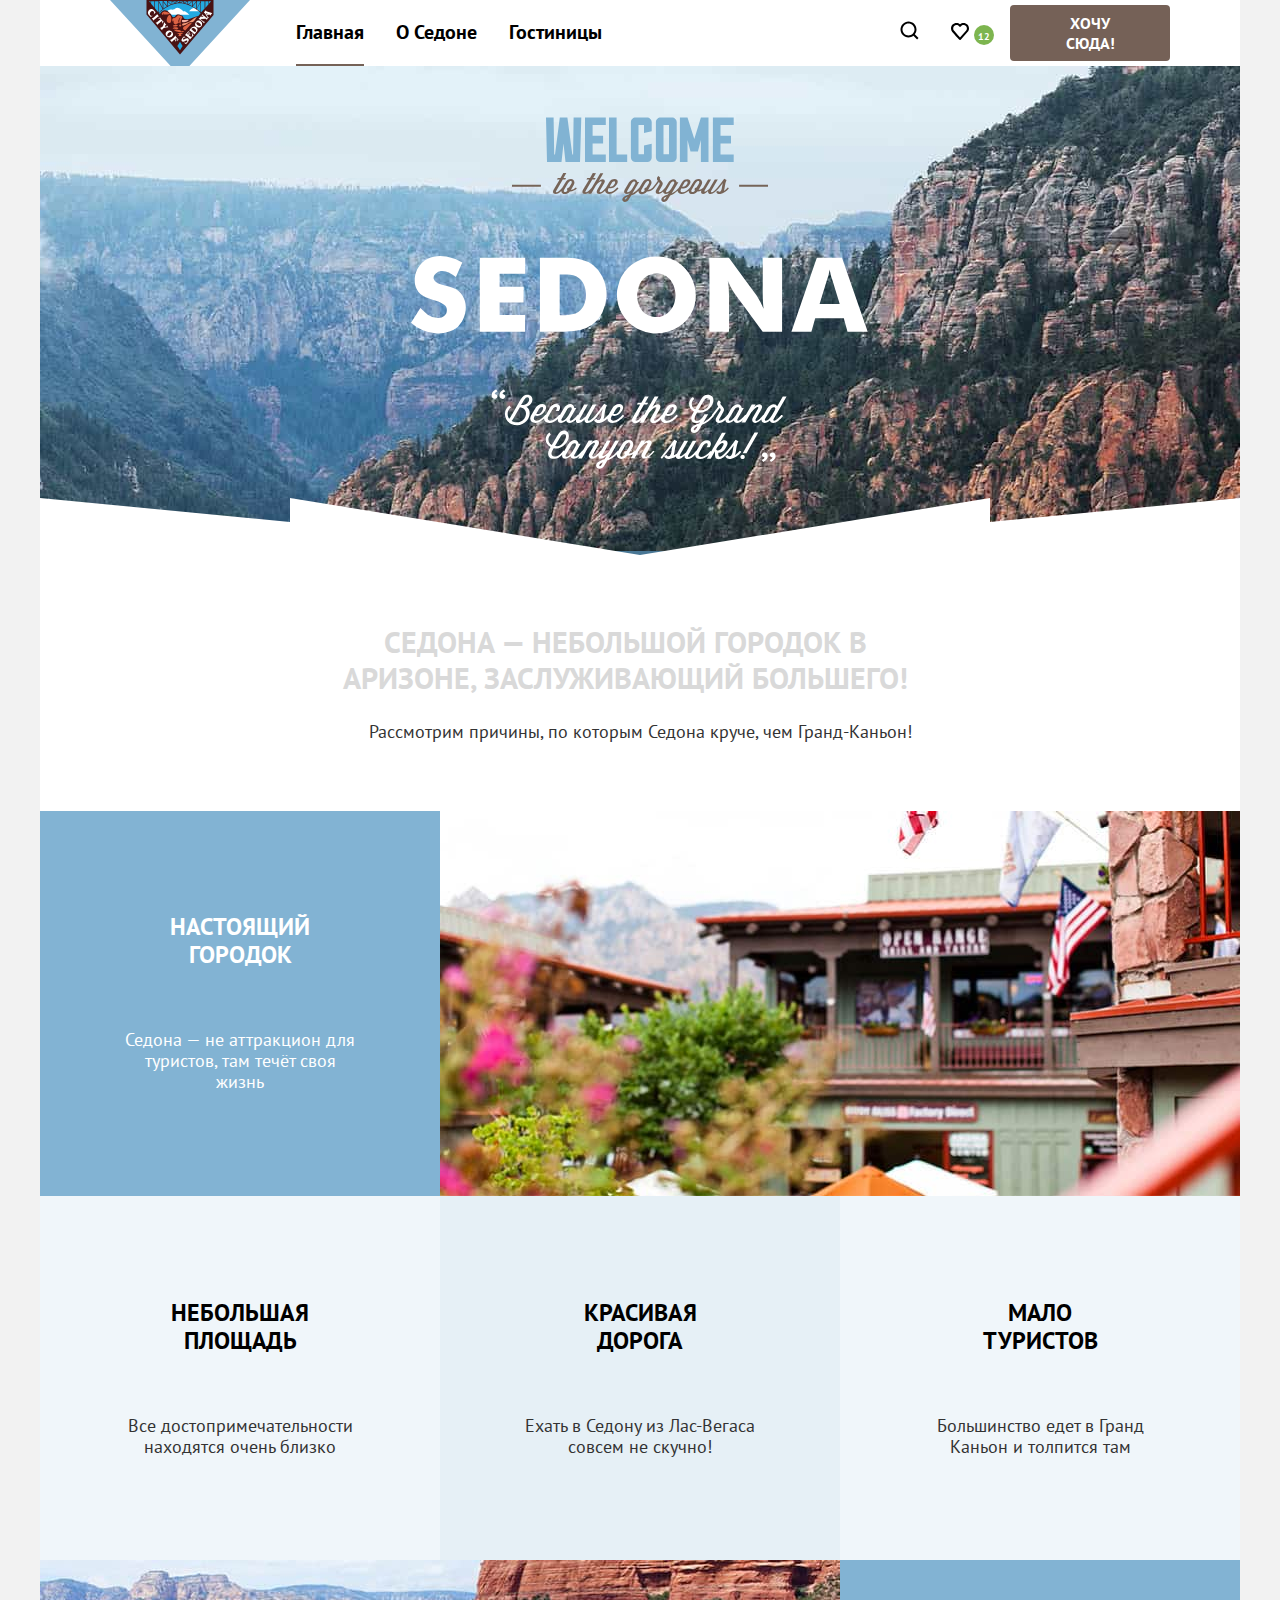
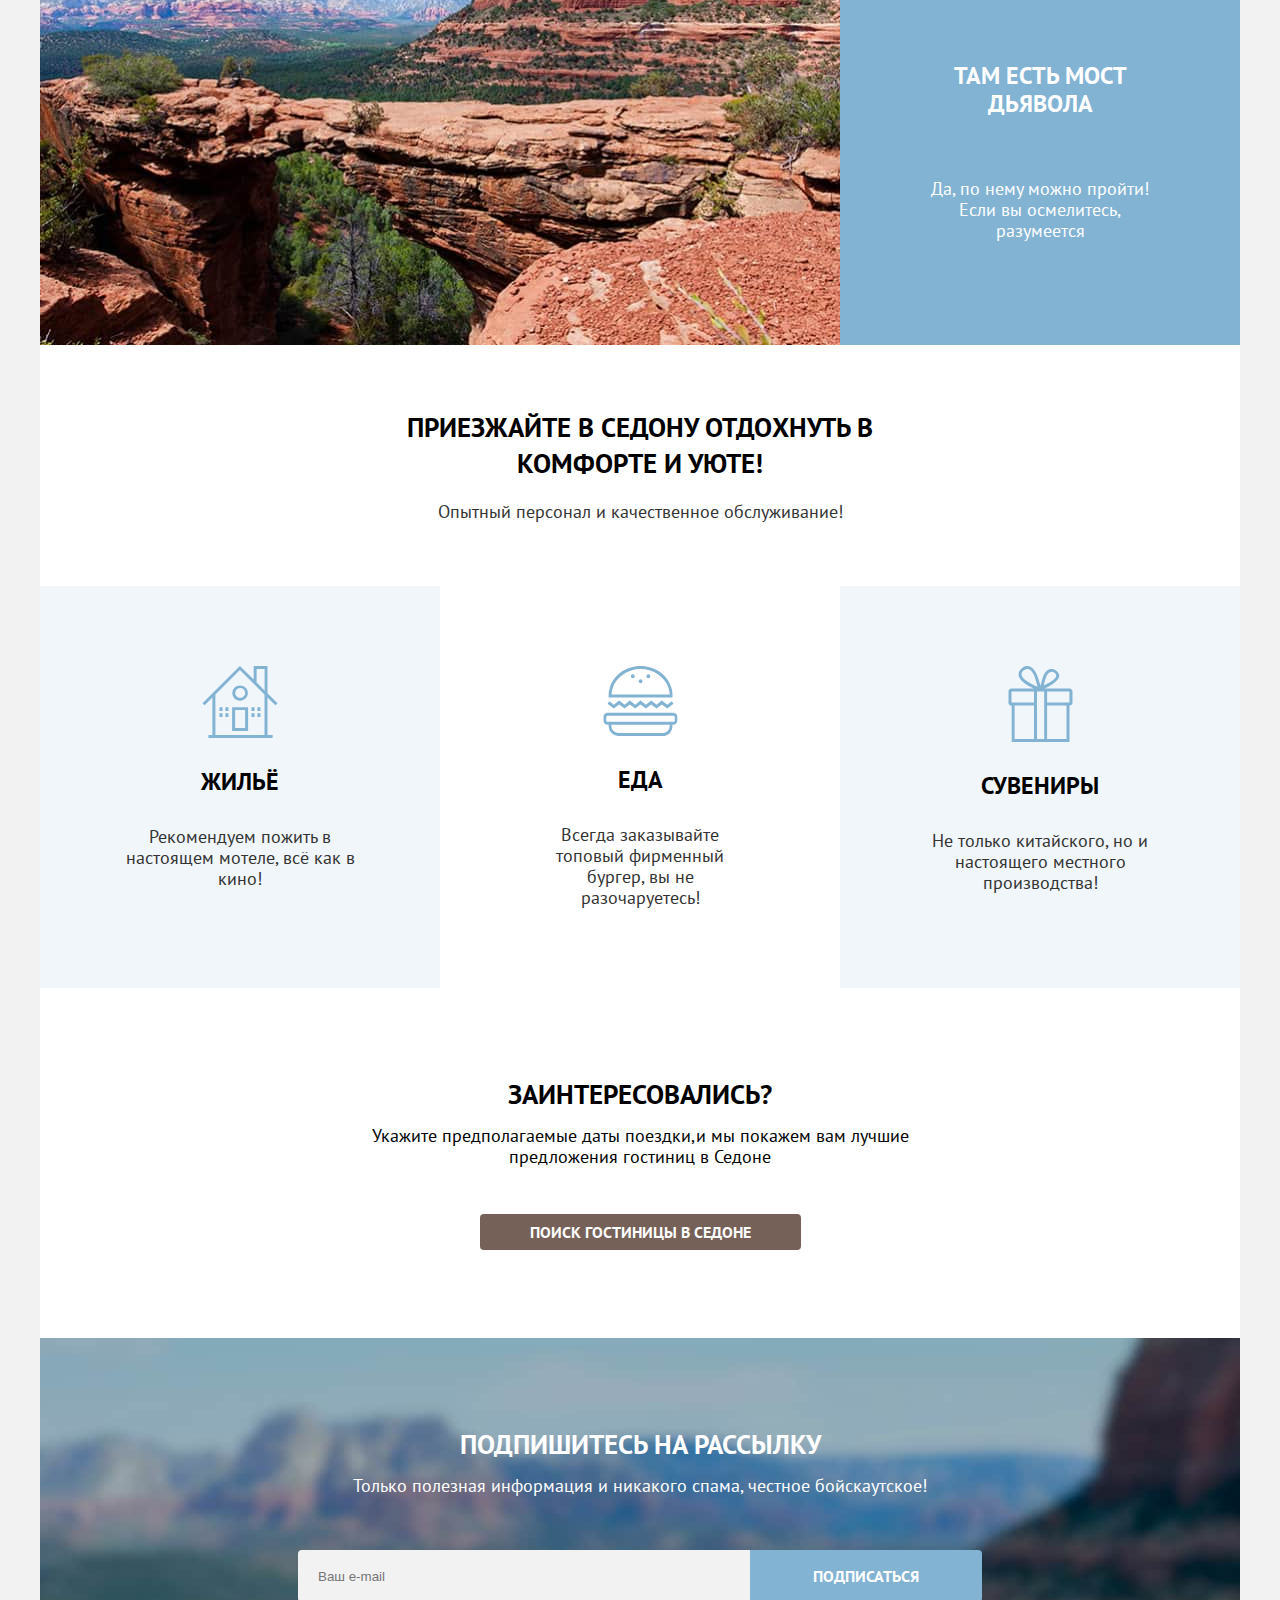
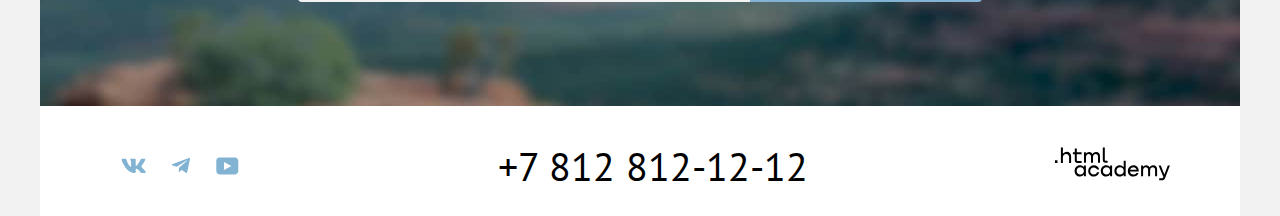
==== index.html @ b8b394ae "Постройте мелкие сетки на гридах для подходящих компонентов" ====
<!DOCTYPE html>
<html lang="ru">
  <head>
    <meta charset="utf-8" />
    <title>HTML Academy: Седона</title>
    <link
      rel="advantages-item-wideize.css"
      href="styles/advantages-item-wideize.css"
    />
    <link rel="stylesheet" href="styles/styles.css" />
  </head>

  <body class="page-container">
    <header class="page-header">
      <div class="container">
        <div class="header-wrapper">
          <a class="logo" href="index.html">
            <img
              src="images/header/logo.svg"
              width="140"
              height="70"
              alt="Логотоп Седоны"
            />
          </a>
          <nav class="navigation">
            <ul class="navigation-list list-reset">
              <li class="navigation-list-item">
                <a
                  class="navigation-link current-page"
                  aria-current="page"
                  href="index.html"
                  >Главная</a
                >
              </li>
              <li class="navigation-list-item">
                <a class="navigation-link" href="#">О Седоне</a>
              </li>
              <li class="navigation-list-item">
                <a class="navigation-link" href="catalog.html">Гостиницы</a>
              </li>
            </ul>

            <ul class="navigation-user list-reset">
              <li class="navigation-user-item user-icon">
                <a class="navigation-link" href="#">
                  <span class="visually-hidden">Поиск</span>
                  <svg
                    width="19"
                    height="19"
                    viewBox="0 0 19 19"
                    fill="none"
                    xmlns="http://www.w3.org/2000/svg"
                  >
                    <path
                      d="M18.5 17.0083L14.8 13.3287C15.8 12.0359 16.5 10.3453 16.5 8.4558C16.5 4.08011 12.9 0.5 8.5 0.5C4.1 0.5 0.5 4.17956 0.5 8.55525C0.5 12.9309 4.1 16.511 8.5 16.511C10.3 16.511 12 15.9144 13.4 14.8204L17.1 18.5L18.5 17.0083ZM8.5 14.5221C5.2 14.5221 2.5 11.837 2.5 8.55525C2.5 5.27348 5.2 2.5884 8.5 2.5884C11.8 2.5884 14.5 5.27348 14.5 8.55525C14.5 11.837 11.8 14.5221 8.5 14.5221Z"
                      fill="black"
                    />
                  </svg>
                </a>
              </li>
              <li class="navigation-user-item user-icon">
                <a class="navigation-link" href="#">
                  <span class="visually-hidden">Сохраненное</span>
                  <svg
                    width="18"
                    height="17"
                    viewBox="0 0 18 17"
                    fill="none"
                    xmlns="http://www.w3.org/2000/svg"
                  >
                    <path
                      d="M8.9 17C8.6 17 8.3 16.9 8.1 16.6C2.7 10.5 1.4 9.1 1.1 8.7C0.4 7.8 0 6.6 0 5.4C0 2.4 2.4 0 5.5 0C6.8 0 8 0.5 9 1.3C10 0.5 11.3 0 12.5 0C15.5 0 18 2.4 18 5.4C18 6.7 17.5 7.9 16.7 8.8L9.7 16.7C9.5 16.9 9.3 17 8.9 17ZM2.9 7.5C3.2 7.9 6.4 11.5 9 14.4L15.2 7.4C15.7 6.9 15.9 6.2 15.9 5.4C15.9 3.6 14.4 2.1 12.6 2.1C11.6 2.1 10.6 2.6 9.9 3.4C9.6 3.7 9.3 3.8 9 3.8C8.7 3.8 8.4 3.6 8.2 3.4C7.5 2.6 6.5 2.1 5.5 2.1C3.7 2.1 2.2 3.6 2.2 5.4C2.1 6.3 2.5 7 2.9 7.5C2.8 7.5 2.8 7.5 2.9 7.5Z"
                      fill="black"
                    />
                  </svg>
                  <span class="number-of-likes">12</span>
                </a>
              </li>

              <li class="navigation-user-item navigation-link-button-block">
                <a
                  class="navigation-link-button button primary-button"
                  href="#"
                  type="button"
                >
                  <span class="registration">Хочу сюда!</span>
                </a>
              </li>
            </ul>
          </nav>
        </div>
      </div>
    </header>
    <main class="main-index main-container">
      <section class="hero">
        <h1 class="visually visually-hidden">Сайт поиска отелей в Седоне</h1>
        <p class="visually-hidden">
          Welcome to the gorgeous Sedona, because the Grand Canyon sucks!
        </p>
        <svg
          class="hero-welcome"
          xmlns="http://www.w3.org/2000/svg"
          width="458"
          height="352"
          fill="none"
        >
          <path
            fill="#766458"
            d="m152.3 56.1-2.8 4.9h-2.7l-.9 1.4h2.8l-6.1 10.4c-1.3 2.2-.4 4.2 2.1 4.2 1.8 0 3.7-1.3 5.6-3.1 0 3.8 5.3 4.5 8.6.5h.7c1.8 0 4.6-1.1 6.2-2.9-.2-.4-.7-.9-1.1-1l-.2.2a6.3 6.3 0 0 1-4.6 2.2l2.8-4.8c1.8-3.1.1-6.1-2.7-6.1-2.3 0-4.1.9-5.9 3.9l-1.5 2.6-1.2 2.1-.2.2c-2.2 2.5-4.3 4.5-5.6 4.5-.7 0-1-.5-.3-1.6l6.5-11.2h2.5l.7-1.5h-2.5l2.8-4.9h-3Zm7.5 7.8c1 .1 1.4 1.3.4 3l-2.2 3.7h-.1c-1 0-1.8.8-1.8 1.8 0 .4.1.7.3 1v.1c-1.4 2.4-4.9 2-3.1-1.1l2.3-3.9 1.5-2.4c.9-1.6 2-2.2 2.7-2.2Zm22-7.8L179 61h-2.7l-.9 1.4h2.8L172 72.8c-1.3 2.2-.4 4.2 2.1 4.2a7 7 0 0 0 3.9-1.6l-.8 1.3h3l4.6-7.9c4.6-5.8 6.7-5 5.4-2.8l-3.9 6.7c-1.3 2.2-.4 4.2 2.1 4.2 1.8 0 3.8-1.4 5.7-3.2.1 1.9 1.7 3.2 4.1 3.2 3.4 0 6.8-2.6 9.3-5.5-.2-.4-.7-.9-1.1-1l-.2.2c-2.2 2.5-5 4.5-7.1 4.5-1.9 0-3-1.1-1.6-3.6l.3-.5c1.9.8 5.6.4 7.9-3.4l.4-.7c1.6-2.8.1-4.8-2.4-4.8a6.6 6.6 0 0 0-5.7 3.4l-2.9 5-.2.2c-2.2 2.5-4.3 4.5-5.6 4.5-.7 0-1-.5-.4-1.6l4.4-7.5c1.3-2.3.1-3.9-1.6-3.9-1.3 0-2.7.7-4.2 2.3l4.8-8.3h-3l-8.4 14.4-.2.2c-2.2 2.5-4.3 4.5-5.6 4.5-.7 0-1-.5-.3-1.6l6.5-11.2h2.5l.9-1.4h-2.5l2.8-4.9-3.2-.1Zm21.3 8.2c1-.1 1.5.9.5 2.6l-.4.7c-1.4 2.4-3.4 2.4-4.5 2l1.9-3.4c.7-1.2 1.7-1.8 2.5-1.9Zm44.3-5.4c-1.7 1.5-1.9 3.2-.8 4.6l.3.3a74.8 74.8 0 0 1-5.1 6.7l-.2.2a6.3 6.3 0 0 1-4.6 2.2l2.8-4.8c1.8-3.1.1-6.1-2.7-6.1-2.3 0-4.1.9-5.9 3.9l-1.5 2.6-1.2 2.1-.2.2a20.4 20.4 0 0 1-7 5.7l6.8-11.4h-1.8c0-1.2-1.3-2.9-3.2-2.9-1.6 0-3.9 1.3-5.2 3.4l-4.2 7.2c-1.3 2.2-.4 4.2 2.1 4.2.8 0 1.9-.4 2.9-1l-.8 1.4c-4.1 1.2-6.6 2.9-6.6 5.1 0 2.9 4.4 3.5 6.6-.2l2.3-3.9c2.4-.7 4.8-2.1 7.2-4.5 0 3.8 5.3 4.6 8.6.5h.7c1.8 0 4.6-1.1 6.2-2.9l5-6.4.4.5c.4.5.5 1.1.2 1.7l-3.2 5.5c-1.3 2.2-.4 4.2 2.1 4.2 1.5 0 3.2-1 4.8-2.4-.1 1.4.9 2.4 2.6 2.4.8 0 1.9-.4 2.9-1l-.8 1.4c-4.1 1.2-6.6 2.9-6.6 5.1 0 2.9 4.4 3.5 6.6-.2l2.3-3.9c2.5-.8 4.9-2.2 7.4-4.6.1 1.9 1.7 3.2 4.1 3.2 2.5 0 4.9-1.4 7-3.2-.1 3.9 5.3 4.7 8.6.6h.7c.9 0 2.2-.3 3.4-.9-.8 2.1-.1 3.5 1.7 3.5 1.7 0 3.5-1.5 5-2.9-.3 1.6.7 2.9 2.6 2.9 2.5 0 5.4-2.6 7.9-5.5l4.3-5.4c-1.2 3.1-.6 8.7-3.4 8.7-1 0-1.4-1.1-1.4-1.1l-1.9 1s.6 2.4 3.3 2.4l.8-.1h.1c3.1-.4 6.1-2.8 8.4-5.4-.2-.5-.7-.9-1.1-1l-.2.2a21.7 21.7 0 0 1-3.6 3.2c1-2.8.8-7.2 2.6-11l-2.3-1.2a118 118 0 0 1-6.7 8.7l-.2.2c-2.2 2.5-4.3 4.5-5.6 4.5-.7 0-1-.5-.3-1.6l6.4-11.2h-3l-5.4 9.3c-2.3 2.1-4.1 3.2-4.6 3-.8-.3 0-1.4.4-2.1l5.9-10.2h-3l-4.7 8.1-.2.2a6.3 6.3 0 0 1-4.6 2.2l2.8-4.8c1.8-3.1.1-6.1-2.7-6.1-2.3 0-4.1.9-5.9 3.9l-1.5 2.6-1.2 2.1-.2.2c-2.2 2.5-5 4.5-7.1 4.5-1.9 0-3-1.1-1.6-3.6l.3-.5c1.9.8 5.6.4 7.9-3.4l.4-.7c1.6-2.8.1-4.8-2.4-4.8a6.6 6.6 0 0 0-5.7 3.4l-2.9 5-.2.2a20.4 20.4 0 0 1-7 5.7l6.8-11.4h-1.8c0-1.2-1.3-2.9-3.2-2.9-1.6 0-3.9 1.3-5.2 3.4l-2.9 4.9-.2.2c-2.2 2.5-4.3 4.5-5.6 4.5-.7 0-1-.5-.3-1.6l3-5.2c1-1.8.6-2.9-.4-4l-1.7-2c-.4-.5-.4-1.1.2-1.7l-1.9-1.9Zm-10.3 5c1 .1 1.5 1.3.4 3l-2.2 3.7h-.1c-1 0-1.8.8-1.8 1.8 0 .4.1.7.3 1v.1c-1.4 2.4-4.9 2-3.1-1.1l2.3-3.9 1.5-2.4c.9-1.6 1.9-2.2 2.7-2.2Zm50.2 0c1 .1 1.5 1.3.4 3l-2.2 3.7h-.1c-1 0-1.8.8-1.8 1.8 0 .4.1.7.3 1v.1c-1.4 2.4-4.9 2-3.1-1.1l2.3-3.9 1.5-2.4c.8-1.6 1.9-2.2 2.7-2.2Zm-11.7.4c1-.1 1.5.9.5 2.6l-.4.7c-1.5 2.4-3.4 2.4-4.5 2l1.9-3.4c.7-1.2 1.7-1.8 2.5-1.9Zm-52.4.2c1 0 1.7.9.8 2.4l-2.3 4c-1.8 2.9-3.7 4.3-4.9 4.3-.7 0-1-.5-.3-1.6l4.2-7.3c.7-1.2 1.7-1.8 2.5-1.8Zm38.9 0c1 0 1.7.9.8 2.4l-2.3 4c-1.8 2.9-3.7 4.3-4.9 4.3-.7 0-1-.5-.3-1.6l4.2-7.3c.7-1.2 1.7-1.8 2.5-1.8Zm-45.3 14.9-1.4 2.4c-.6 1.1-1.7.9-1.7.1 0-.7.8-1.6 3.1-2.5Zm38.9 0-1.4 2.4c-.6 1.1-1.7.9-1.7.1.1-.7.8-1.6 3.1-2.5ZM101 67.8h28.9v1.9H101v-1.9Zm227.1 0H357v1.9h-28.9v-1.9Z"
          />
          <path
            fill="#81B3D3"
            d="M322.7 37.4v7.7h-20.8V.4h20.8V8h-13.2v10.8H320v7.7h-10.5v10.9h13.2ZM289.9.4h7.6v44.7h-7.6v-22l-3 11.4h-7.4l-3-11.4v22h-7.6V.4h7.6l6.8 21.6L289.9.4ZM258 8h-5.5v29.3h5.5V8Zm3-7.6c2.5 0 4.7 2.1 4.7 4.7v35.3c0 2.6-2.2 4.7-4.7 4.7h-11.4a4.8 4.8 0 0 1-4.7-4.7V5.1c0-2.6 2.1-4.7 4.7-4.7H261Zm-28 28.2 7.7-1.8v13.6c0 2.6-2.2 4.7-4.7 4.7h-11.4a4.8 4.8 0 0 1-4.7-4.7V5.1c0-2.6 2.1-4.7 4.7-4.7H236c2.5 0 4.7 2.1 4.7 4.7v9.1L233 16V8h-5.5v29.3h5.5v-8.7Zm-16.8 8.8v7.7H198V.4h7.6v37h10.6Zm-21.4 0v7.7H174V.4h20.8V8h-13.2v10.8h10.5v7.7h-10.5v10.9h13.2ZM162.6.4h7.7L169 45.1h-14.5l-2-18.5-2 18.5H136L135 .4h7.6l.6 37h.8l4.8-37h7.6l4.9 37h.8l.5-37Z"
          />
          <path
            fill="#fff"
            d="m380.4 214.7 25.4-74H431l25.7 74h-20.2l-3.7-13.4h-28.6l-3.8 13.4h-20Zm35.7-52.1-7.5 24.5h20.1l-7.5-24.5-1.2-3.6-.8-3.8-.3-1.3-.2-1.3-.3 1.3-.2 1.3-.1.5-.1.3a41.8 41.8 0 0 1-1.9 6.6Zm-117.7 52.1v-74h19.5l27.9 38 2 3.5 2 3.6 1.4 3 1.4 2.9-.3-2.4-.2-2.4-.3-4.8-.1-5v-36.3h19.4v74h-19.4l-28.1-38.2a51.9 51.9 0 0 1-4.2-7.4l-1.4-2.9c-.4-.9-.7-1.9-1.2-2.8a85.6 85.6 0 0 1 1.2 14.7v36.5h-19.6Zm-88-54.9a36.7 36.7 0 0 1 14.9-15.1 40.8 40.8 0 0 1 22.7-5.1l2.9.2a42.2 42.2 0 0 1 16.6 6 40.1 40.1 0 0 1 17.3 32.8l-.1 2.4-.2 2.3a38.6 38.6 0 0 1-2.4 9.5 37.1 37.1 0 0 1-15.2 17.5 41.8 41.8 0 0 1-21.7 6.2l-1.6-.1h-1.5a42.2 42.2 0 0 1-15.3-4.3 37.5 37.5 0 0 1-15.3-14.5 38.5 38.5 0 0 1-5.6-19.7l.1-3c.1-1 .2-2.1.5-3.1.4-2 .9-4.1 1.6-6 .4-2.2 1.3-4.1 2.3-6Zm52.8 26.6.6-2.4.5-2.6.1-1.6.1-1.5-.1-1.4v-1.4c-.4-3.3-1.4-6.5-3-9.6a18 18 0 0 0-6.7-7.2l-2.3-1-2.3-.8a9 9 0 0 0-2.3-.3c-.8-.2-1.5-.2-2.3-.2-3.9 0-7.6 1.2-10.9 3.7a19.6 19.6 0 0 0-7 9.9l-.2.5v.5l-.6 2.2-.5 2.2-.2 1.6v2.4l.1.8c.2 4.1 1.5 8 3.7 11.7 2.3 3.6 5.5 6 9.5 7.2l1.4.5 1.5.2 1.4.2h1.4a18 18 0 0 0 11-3.6c3.3-2.6 5.7-5.9 7.1-10Zm-82.1 21.4a32.6 32.6 0 0 1-11.8 5.1 80 80 0 0 1-12.9 1.7l-3.7.1h-23.8v-74H154l3.6.1c4.2.2 8.3.8 12.3 1.7a31.3 31.3 0 0 1 21.4 17.1c2.4 5 3.8 10.1 4.1 15.3l.1 1.4v2.9a40.4 40.4 0 0 1-3.9 15.9c-2.4 5.1-6 9.4-10.5 12.7Zm-32.4-9.7.7.1h.8l.8.1h3.1l2.4-.2c2-.2 4-.5 5.9-1 1.9-.5 3.7-1.4 5.2-2.4 2.5-1.8 4.3-4.2 5.5-7.2 1.2-3.1 1.9-6.3 1.9-9.6v-.9l-.1-.9c-.2-2.9-.9-5.8-2.1-8.5-1.2-2.8-2.9-5-5.1-6.6a14.2 14.2 0 0 0-5.5-2.7c-2-.5-4-.7-6-.8h-7.5v40.6Zm-79.9 16.6v-74h45.4v16.1H88.6v13h24v15.8h-24v12.5h25.5v16.6H68.8ZM9.4 190.9l.1.2.2.1c2.1 2.3 4.5 4.5 7.1 6.5a16 16 0 0 0 9.1 3.1l.2.1h.3l.2.1h1.3l1-.2c1.2-.2 2.4-.7 3.5-1.4a6.8 6.8 0 0 0 2.7-2.6l.2-.5.2-.5.3-1.5.1-1.3c0-2.1-.9-3.8-2.8-5.2a21 21 0 0 0-5.8-3.4l-2.4-.7-2.2-.6h-.2l-.2-.1c-3.8-.9-7.4-2.4-10.7-4.4a16.6 16.6 0 0 1-6.9-8.9l-.7-2.4-.3-2.7v-3.4l.3-1.9c.2-1.6.6-3.1 1.2-4.6.5-1.5 1.2-2.9 2.1-4.2 2.5-4.1 5.7-7 9.5-8.8 3.9-1.8 8.1-2.7 12.3-2.7l3 .2 3.3.3a45.3 45.3 0 0 1 15.9 6.1l-6.4 14.3a56 56 0 0 0-6.6-4.1 15.9 15.9 0 0 0-7.5-1.7h-.9a9 9 0 0 0-5 2.4c-1.5 1.3-2.3 2.7-2.3 4.3v.7l.3.7c.2.5.4 1 .8 1.5L25 165a14 14 0 0 0 3.7 2l5.1 1.6a247 247 0 0 1 7.8 2.1c4.3 1.5 7.6 4.1 9.8 7.8 2.2 3.6 3.3 7.4 3.4 11.4v.6l-.1 1.4v1.3c-.5 4-1.8 7.9-3.9 11.5a22.1 22.1 0 0 1-8.5 8.4 29 29 0 0 1-8.3 2.6 36.8 36.8 0 0 1-6.9.7h-1.4A41.7 41.7 0 0 1 0 205.7l9.4-14.8ZM351 338l.2-.9.5-.8.8-.6 1.1-.2c.5 0 .9.1 1.3.3l1.1.7.6 1 .2 1.3c0 .9-.2 1.6-.5 2.4a5 5 0 0 1-1.3 1.9l-.8.7-.9.5-.7.4-.4.2-1.4-2 .8-.4.9-.5.7-.8c.2-.3.3-.6.3-1-.6 0-1.2-.2-1.7-.6-.6-.3-.8-.8-.8-1.6Zm7.8 0 .2-.9.5-.8.8-.6 1.1-.2c.5 0 .9.1 1.3.3l1.1.7.6 1 .2 1.3c0 .8-.1 1.6-.5 2.4a5 5 0 0 1-1.3 1.9l-.8.7a4 4 0 0 1-.9.5l-.7.4-.4.2-1.3-2 .8-.4.9-.5.7-.8c.2-.3.3-.6.3-1-.6 0-1.2-.2-1.7-.6-.7-.3-.9-.8-.9-1.6ZM94.2 279.3l-.2.9-.5.8a2.7 2.7 0 0 1-3.2.5l-1.1-.7c-.3-.3-.5-.7-.6-1l-.2-1.3c0-.9.2-1.6.5-2.4a5 5 0 0 1 1.3-1.9 5 5 0 0 1 1.7-1.2l.7-.4.4-.2 1.3 2-.8.4-.9.5-.7.8c-.2.3-.3.6-.3 1 .7 0 1.2.2 1.7.6.7.4.9.9.9 1.6Zm-7.8 0c0 .6-.2 1.2-.7 1.7l-.8.6-1.1.2a3 3 0 0 1-1.3-.3l-1.1-.7c-.3-.3-.5-.7-.6-1l-.2-1.3c0-.9.2-1.6.5-2.4a5 5 0 0 1 1.3-1.9l.8-.7.9-.5.7-.4.4-.2 1.3 2-.8.4-.9.5-.7.8c-.2.3-.3.6-.3 1 .7 0 1.2.2 1.7.6.6.4.9.9.9 1.6Zm245.3 56.9h3.8l11.8-20.6h-3.8l-11.8 20.6Zm-.1 1.5c-1.2 0-2.2 1-2.2 2.2 0 1.2.9 2.2 2.2 2.2 1.2 0 2.2-.9 2.2-2.2 0-1.3-1-2.2-2.2-2.2Zm-26.4-5.5 1.1-1.9c4.4-6.1 7.3-4.4 6-2.1l-1.8 3.1c-1.1 1.9-4.5 3.3-5.3.9Zm25.1 2.9c-.2-.6-.9-1.2-1.4-1.3l-.3.3a25 25 0 0 1-4.5 4.1c1.2-3.6.9-9.1 3.3-14l-2.8-1.5c-1.6 2.1-5 7.1-8.4 11.1l-.3.3c-2.7 3.2-5.4 5.7-7 5.7-.8 0-1.6-.8-1.6-2.5v-1.6c2.7.3 5.5-1.4 7.2-4.5l1-1.7c3.5-6-2.2-8-6.1-4.5l5.4-9.3H311l-10.8 18.7-.7-.5-.3.3c-2.7 3.2-6.2 5.7-8.9 5.7-2.3 0-3.7-1.5-2-4.5l3.9-6.8c2.2-3.7 6-3.1 3.8.8l-.5.9h3.1l.5-.9c2-3.5.1-6.1-3-6.1s-5.5 1.6-7.1 4.4l-3.7 6.4-.2-.1-.3.3c-2.7 3.2-5.4 5.7-7 5.7-.8 0-1.3-.6-.4-2.1l8.1-14.1h-3.8l-6.7 11.7c-2.9 2.6-5.1 4.1-5.8 3.7-.9-.4 0-1.8.5-2.6l7.4-12.9h-3.8l-7.3 12.7c-.8.7-2.4 1.4-3.2 1.9 1.2-3.6.9-9.1 3.3-14l-2.8-1.5c-1.6 2.1-10.3 13.7-13.7 17.7.3.5.9.9 1.4 1.3l10.7-13.5c-1.5 3.9-.7 11-4.3 11-1.3 0-1.8-1.4-1.8-1.4l-2.4 1.2s.7 3 4.1 3l1.1-.1h.1c1.9-.3 4.6-1.1 6.4-2.4 0 1.5.9 2.5 2.5 2.5 2.1 0 4.4-1.9 6.2-3.6-.4 2 .8 3.6 3.2 3.6 2.3 0 5-1.9 7.4-4.4 0 2.5 2 4.4 5.1 4.4 3.1 0 6.1-1.7 8.7-4l-2.1 3.7h3.8l4.3-7.5v3c0 3.2.6 4.9 3.7 4.9s6.7-3.3 9.8-7c2.1-2.5 4-5.1 5.4-6.9-1.5 3.9-.7 11-4.3 11-1.3 0-1.8-1.4-1.8-1.4l-2.4 1.2s.7 3 4.1 3l1.1-.1h.1c4-.5 7.8-3.6 10.6-6.9ZM215.7 334h-.2c-1.2 0-2.2 1-2.2 2.3 0 .5.1.9.4 1.3v.1c-1.8 3-6.1 2.5-3.9-1.5l2.9-5 1.8-3.1c2.7-4.5 6.3-2.7 4 1.2l-2.8 4.7Zm-25.4 14.2c-.8 1.4-2.1 1.2-2.1.2s.9-2.1 3.8-3.2l-1.7 3Zm-28.8-13.8c-2.3 3.6-4.5 5.3-6.1 5.3-.8 0-1.3-.6-.4-2.1l5.3-9.2c2-3.5 6.1-2.6 4.2.8l-3 5.2Zm-12-14.7c1.1-1.9 2.4-2.8 3.4-2.8 1.4 0 2.1.9 2.1 2.3 0 3.5-4.4 10.8-10.2 9.9h-.8l5.5-9.4Zm92.8 14.1-.3.3c-2.7 3.2-5.4 5.7-7 5.7-.8 0-1.3-.6-.4-2.1l5.4-9.6c1.6-2.9.1-4.9-2-4.9-1.6 0-3.3.9-5.2 2.8l1.4-2.5h-3.8l-6.1 10.5-.5-.3-.3.3a7.8 7.8 0 0 1-5.7 2.8l3.6-6.1c2.3-4 .2-7.7-3.4-7.7-2.9 0-5.2 1.2-7.3 4.9l-1.9 3.2-1.6 2.8-.3-.2-.3.3a25.2 25.2 0 0 1-8.8 7.2l10.4-17.7h-3.8l-6.7 11.6c-2.9 2.7-5.2 4.2-5.9 3.9-.9-.4 0-1.8.5-2.6l7.4-12.9h-3.8l-6 10.4-.3-.2-.3.3c-2.7 3.2-5.4 5.7-7 5.7-.8 0-1.3-.6-.4-2.1l5.4-9.6c1.6-2.9.1-4.9-2-4.9-1.6 0-3.3.9-5.2 2.8l1.4-2.5h-3.8l-6 10.4-.4-.2-.3.3c-2.7 3.2-5.4 5.7-7 5.7-.8 0-1.3-.6-.4-2.1l6.1-10.7h-2.1c.1-1.6-1.5-3.8-4-3.8-2 0-4.9 1.6-6.5 4.4l-3.9 6.7-.8-.5-.3.3c-2.7 3.2-4.8 5.7-8.6 5.7-2.6 0-4.1-2.6-1.9-6.4l1.1-1.9 2.1.2c4 0 8.6-2.1 11.6-7.3a10 10 0 0 0 1.5-5.1c0-3.4-2.2-5.6-5-5.6-2.1 0-4.5 1.5-6.2 4.4l-5.9 10.1a6.2 6.2 0 0 1-3.4-5.4c0-1.7.8-3.5 2.4-4.8l-1.2-2.2a8.5 8.5 0 0 0-3.9 7c0 3 1.7 5.9 4.8 7.5l-1.1 2c-2.7 4.6-1.1 9.7 4.2 9.7 4.2 0 6.1-1.9 8.7-4.4-.8 2.4.4 4.4 3 4.4 1.5 0 3.4-1 5.2-2.5.2 1.5 1.3 2.5 3.3 2.5 1.8 0 3.8-1.1 5.7-2.8l-1.4 2.4h3.8l5.8-10.1c5.8-7.2 8.4-6.3 6.7-3.5l-4.9 8.5c-1.6 2.8-.5 5.4 2.6 5.4 2 0 4.3-1.4 6.4-3.4-.5 2.1.5 3.4 2.4 3.4 1.8 0 3.9-1.5 5.6-3l-2.1 3.6c-5.1 1.5-8.3 3.6-8.3 6.5 0 3.6 5.6 4.4 8.3-.3l2.9-5c3.2-1 6.3-3 9.5-6.2-.5 5.3 6.5 6.5 10.7 1.1h.8c1.4 0 3.2-.5 4.9-1.5l-2.5 4.4h3.8l5.8-10.1c5.8-7.2 8.4-6.3 6.7-3.5l-4.9 8.5c-1.6 2.8-.5 5.4 2.6 5.4s6.7-3.3 9.8-7c-.1 0-.7-.6-1.2-.8Zm118.6-35.6c-2.3 3.7-4.6 5.5-6.2 5.5-.8 0-1.3-.6-.4-2.1l5.3-9.2c2-3.5 6.1-2.6 4.2.8l-2.9 5Zm-36.2.2c-2.3 3.6-4.5 5.3-6.1 5.3-.8 0-1.3-.6-.4-2.1l5.3-9.2c2-3.5 6.1-2.6 4.2.8l-3 5.2Zm-39.9 13.8c-.8 1.4-2.1 1.2-2.1.2s.9-2.1 3.8-3.2l-1.7 3Zm8-28.5c1.1-1.9 2.4-2.8 3.4-2.8 6 0 1.5 14.4-8.1 12.2h-.8l5.5-9.4Zm77.7 14.1-.3.3c-2.7 3.2-5.4 5.7-7 5.7-.8 0-1.3-.6-.4-2.1l12.8-22.1h-3.8l-5.6 9.6c-.7-1.1-1.9-2-3.5-2-2 0-4.9 1.6-6.5 4.4l-3.7 6.4-.2-.1-.3.3c-2.7 3.2-5 5.7-6.7 5.7-.8 0-1.3-.6-.4-2.1l5.5-9.6c1.6-2.9.1-4.9-2-4.9-1.6 0-3.3.9-5.2 2.8l1.4-2.5h-3.8l-6 10.4-.4-.2-.3.3c-2.7 3.2-5.4 5.7-7 5.7-.8 0-1.3-.6-.4-2.1l6.1-10.7h-2.1c.1-1.6-1.5-3.8-4-3.8-2 0-4.9 1.6-6.5 4.4l-3.7 6.3-.2.2c-2.7 3.2-5.8 5.7-7.4 5.7-.8 0-1.3-.6-.4-2.1l3.8-6.6c1.3-2.3.7-3.6-.5-5.1l-2.1-2.5c-.5-.7-.5-1.5.2-2.2l-2-2.1c-2.1 1.9-2.3 4.1-1 5.8l.3.4c-1.7 2.4-3.9 5.6-6.4 8.5l.3.3a25.9 25.9 0 0 1-8.7 7.2l4.8-8.2h-3.8l-.4.7c-2 3.5-4.3 6-7.2 6-2.6 0-3-2.6-.8-6.4l1.1-1.9 2.1.2c13.4 0 19.9-18 8.1-18-2.1 0-4.5 1.5-6.2 4.4l-5.9 10.1a6.2 6.2 0 0 1-3.4-5.4c0-1.7.8-3.5 2.4-4.8l-1.2-2.2a8.5 8.5 0 0 0-3.9 7c0 3 1.7 5.9 4.8 7.5l-1.1 2c-2.7 4.6-2.2 9.7 3.2 9.7 1.6 0 2.9-.5 4.1-1.2l-1 1.7c-5.1 1.6-8.3 3.6-8.3 6.5 0 3.6 5.6 4.4 8.3-.3l2.9-5c3.9-1.2 7.8-3.9 11.9-8.7l-.2-.4c1.7-2 3.1-3.9 6-7.7l.5.6c.5.6.7 1.4.2 2.1l-4 6.9c-1.6 2.8-.5 5.4 2.6 5.4 1.9 0 4.3-1.2 6.4-3 0 1.7 1.1 3 3.3 3 1.5 0 3.4-1 5.2-2.5.2 1.5 1.3 2.5 3.3 2.5 1.8 0 3.8-1.1 5.7-2.8l-1.4 2.4h3.8l5.8-10.1c5.8-7.2 8.4-6.3 6.7-3.5l-4.9 8.5c-1.6 2.8-.5 5.4 2.6 5.4 2 0 3.8-1.4 6-3.3-.2 1.9 1 3.3 3.3 3.3 1.5 0 3.4-1 5.2-2.5.2 1.5 1.3 2.5 3.3 2.5 3.1 0 6.7-3.3 9.8-7-.5-.3-1.1-.9-1.6-1.1Zm-112.3-5.3c2.2-3.7 6-3.1 3.8.8l-.5.9c-1.8 3.1-4.3 3-5.7 2.5l2.4-4.2Zm-3 13.6c4.3 0 8.5-3.3 11.7-7-.3-.5-.9-1.1-1.4-1.3l-.3.3c-2.7 3.2-6.2 5.7-8.9 5.7-2.3 0-3.7-1.5-2-4.5l.4-.7c2.4 1 7 .5 9.8-4.4l.5-.9c2-3.5.1-6.1-3-6.1a8 8 0 0 0-7.1 4.4l-3.7 6.3-.1-.1-.3.3c-2.7 3.2-5.4 5.7-7 5.7-.8 0-1.3-.6-.4-2.1l5.4-9.6c1.6-2.9.1-4.9-2-4.9-1.6 0-3.4.9-5.3 2.9l6-10.5h-3.8L233 298.1l-.4-.3-.3.3c-2.7 3.2-5.4 5.7-7 5.7-.8 0-1.3-.6-.4-2.1l8.1-14.1h3.1l1.1-1.8h-3.1l3.6-6.2h-3.8l-3.6 6.2h-3.4l-1.1 1.8h3.4l-7.6 13.2c-1.6 2.8-.5 5.4 2.6 5.4 1.9 0 3.9-1.2 5.9-3l-1.5 2.6h3.8l5.7-10c5.8-7.3 8.4-6.4 6.8-3.6l-4.9 8.5c-1.6 2.8-.5 5.4 2.6 5.4 2.3 0 4.8-1.8 7.3-4.2.2 2.4 2.2 4.2 5.3 4.2Zm-127.5-13.6c2.2-3.7 6-3.1 3.8.8l-.5.9c-1.8 3.1-4.3 3-5.7 2.5l2.4-4.2Zm23.1 9.2 5.3-9.2c2-3.5 6.1-2.6 4.2.8l-2.9 5.2c-2.3 3.6-4.5 5.3-6.1 5.3-.9-.1-1.4-.6-.5-2.1Zm54-9.2c2.2-3.7 6-3.1 3.8.8l-.5.9c-1.8 3.1-4.2 3-5.7 2.5l2.4-4.2ZM147 302c-.6 2.2.6 4.1 3.1 4.1 1.5 0 3.4-1 5.2-2.5.2 1.5 1.3 2.5 3.3 2.5 2 0 4.2-1.4 6.4-3.3-.4 2 .5 3.3 2.4 3.3 2.1 0 4.4-1.9 6.2-3.6-.4 2 .8 3.6 3.2 3.6 3.1 0 6.7-3.3 9.8-7l-.1-.2c2.1-2.4 3.9-5 5.2-6.8-1.5 3.9-.7 11-4.3 11-1.3 0-1.8-1.4-1.8-1.4l-2.4 1.2s.7 3.1 4.1 3.1l1.1-.1h.1c2.8-.4 5.5-2.1 7.9-4.2.1 2.5 2 4.3 5.1 4.3 4.3 0 8.5-3.3 11.7-7-.3-.5-.9-1.1-1.4-1.3l-.3.3c-2.7 3.2-6.2 5.7-8.9 5.7-2.3 0-3.7-1.5-2-4.5l.4-.7c2.4 1 7 .5 9.8-4.4l.5-.9c2-3.5.1-6.1-3-6.1s-5.5 1.6-7.1 4.4l-3.7 6.3h-.1l-.3.3a25 25 0 0 1-4.5 4.1c1.2-3.6.9-9.1 3.3-14l-2.8-1.5c-1.6 2.1-5 7.1-8.4 11.1l.1.1-.1.2c-2.7 3.2-5.4 5.7-7 5.7-.8 0-1.3-.6-.4-2.1l8.1-14.1h-3.8l-6.7 11.7c-2.9 2.6-5.1 4.1-5.8 3.7-.9-.4 0-1.8.5-2.6l7.4-12.9h-3.8l-6 10.4-.3-.2-.3.3c-2.7 3.2-5.4 5.7-7 5.7-.8 0-1.3-.6-.4-2.1l6.1-10.7h-2.1c.1-1.6-1.5-3.8-4-3.8-2 0-4.9 1.6-6.5 4.4l-3.8 6.6-.6-.4-.3.3c-2.7 3.2-5.9 5.7-8.5 5.7-2.3 0-3.7-1.5-2-4.5l3.9-6.8c2.2-3.7 6-3.1 3.8.8l-.5.9h3.1l.5-.9c2-3.5.1-6.1-3-6.1s-5.1 1.6-6.7 4.4l-3.8 6.4-.3-.2-.3.3c-2.7 3.2-5.9 5.7-8.6 5.7-2.3 0-3.7-1.5-2-4.5l.4-.7c2.4 1 7 .5 9.8-4.4l.5-.9c2-3.5.1-6.1-3-6.1s-5.5 1.6-7.1 4.4l-4 6.8c-2.4 4-.3 7.7 4.1 7.7 3.3 0 6-2 8.8-4.6-.1 2.6 1.9 4.6 5.1 4.6 3.4.1 6.1-1.7 8.8-4Zm-36.9-14 3.1-5.2c2.8-4.8 6.3-2 4.4 1.6-1.5 2.7-3.6 3.6-7.5 3.6Zm-4.1 17.3c-2.3 0-4-.5-5.4-1.3.7-.8 1.3-1.7 1.9-2.7l6.4-11 1 .1c8.8 1.8 5.3 14.9-3.9 14.9Zm9.4-15.5c7.6-2.6 8.2-12.1.7-12.1-2.1 0-4.5 1.5-6.2 4.4l-10.2 17.6a8 8 0 0 1-1.5 2.1c-2.6-3.6-1.9-9 1.8-11.3l-1.5-1.9c-7.9 5-5.6 19.6 7.6 19.6 11.3 0 16.5-13.6 9.3-18.4Z"
          />
        </svg>
      </section>

      <section class="advantages">
        <h2 class="visually-hidden advantages-title">Приемущества</h2>
        <div class="advantages-preview">
          <h3 class="advantages-preview-title">
            Седона — небольшой городок в Аризоне, заслуживающий большего!
          </h3>
          <p class="stiled-paragraph">
            Рассмотрим причины, по которым Седона круче, чем Гранд-Каньон!
          </p>
        </div>

        <ul class="advantages-list list-reset">
          <li class="advantages-item advantages-item-wide">
            <div class="advantages-wide-column">
              <h3 class="advantages-item-title">Настоящий городок</h3>
              <p
                class="advantages-item-paragraph advantages-item-paragraph-wide"
              >
                Седона — не аттракцион для туристов, там течёт своя жизнь
              </p>
            </div>
            <img
              src="images/index-page/advantages/photo-1.jpg"
              width="800"
              height="385"
              alt="Городок Седона"
            />
          </li>
          <!-- <div class="advantages-item-container"> -->
          <li class="advantages-item clear">
            <div class="advantages-normal-column">
              <h3 class="advantages-item-title">Небольшая площадь</h3>
              <p class="advantages-item-paragraph stiled-paragraph">
                Все достопримечательности находятся очень близко
              </p>
            </div>
          </li>
          <li class="advantages-item light-clear">
            <div class="advantages-normal-column">
              <h3 class="advantages-item-title">
                Красивая<br />
                дорога
              </h3>
              <p class="advantages-item-paragraph stiled-paragraph">
                Ехать в Седону из Лас-Вегаса совсем не скучно!
              </p>
            </div>
          </li>

          <li class="advantages-item clear">
            <div class="advantages-normal-column">
              <h3 class="advantages-item-title">
                Мало<br />
                туристов
              </h3>
              <p class="advantages-item-paragraph stiled-paragraph">
                Большинство едет в Гранд Каньон и толпится там
              </p>
            </div>
          </li>
          <li
            class="advantages-item advantages-item-wide advantages-item-wide-reverse"
          >
            <div class="advantages-wide-column">
              <h3 class="advantages-item-title">Там есть мост дьявола</h3>
              <p
                class="advantages-item-paragraph advantages-item-paragraph-wide"
              >
                Да, по нему можно пройти! Если вы осмелитесь, разумеется
              </p>
            </div>
            <img
              src="images/index-page/advantages/photo-2.jpg"
              width="800"
              height="385"
              alt="Мост дьявола"
            />
          </li>
        </ul>
      </section>
      <section class="service">
        <div class="service-wrapper">
          <h2 class="service-title">
            Приезжайте в Седону отдохнуть в комфорте и уюте!
          </h2>
          <p class="stiled-paragraph">
            Опытный персонал и качественное обслуживание!
          </p>
        </div>
        <ul class="service-list list-reset">
          <li class="service-item service-item-housing clear">
            <svg
              xmlns="http://www.w3.org/2000/svg"
              class="service-list-image"
              width="76"
              height="72"
              fill="none"
            >
              <path
                fill="#83B3D3"
                d="M30.1 65h16V41.2h-16V65Zm3-20.9h10v18h-10v-18Z"
              />
              <path
                fill="#83B3D3"
                d="m73.4 39.3 2.1-2.1-10-9.9V0H51.7v13.6L37.9 0 .5 37.2l2.1 2.1 7.8-7.8v37.6h-4V72h64.2v-2.9h-5.1V31.5l7.9 7.8ZM62.5 69.1H13.4V28.5L37.9 4.1l24.6 24.4v40.6Zm0-44.7-7.9-7.9V2.9h8v21.5Z"
              />
              <path
                fill="#83B3D3"
                d="M30.3 27.1c0 4.3 3.5 7.7 7.8 7.7s7.8-3.5 7.8-7.7c0-4.3-3.5-7.7-7.8-7.7a7.7 7.7 0 0 0-7.8 7.7Zm7.9-5a5 5 0 0 1 5 4.9 5 5 0 0 1-5 4.9 5 5 0 0 1-5-4.9 5 5 0 0 1 5-4.9ZM20.5 41.2h-3v3.9h3v-3.9ZM26.4 41.2h-3v3.9h3v-3.9ZM20.5 47.2h-3v3.9h3v-3.9ZM26.4 47.2h-3v3.9h3v-3.9ZM52.5 41.2h-3v3.9h3v-3.9ZM58.4 41.2h-3v3.9h3v-3.9ZM52.5 47.2h-3v3.9h3v-3.9ZM58.4 47.2h-3v3.9h3v-3.9Z"
              />
            </svg>
            <h3 class="service-item-title">Жильё</h3>

            <p class="service-item-paragraph stiled-paragraph">
              Рекомендуем пожить в настоящем мотеле, всё как в кино!
            </p>
          </li>
          <li class="service-item service-item-food">
            <svg
              xmlns="http://www.w3.org/2000/svg"
              class="service-list-image"
              width="75"
              height="70"
              fill="none"
            >
              <path
                fill="#83B3D3"
                d="M70.6 46.7h-66A4.2 4.2 0 0 0 .5 51v3.5c0 2.4 1.9 4.3 4.1 4.3h1v1.1A10 10 0 0 0 15 70h44.7c5.4 0 9.7-4.5 9.7-10.1v-1.1h.9c2.3 0 4-1.9 4-4.3V51a4 4 0 0 0-3.8-4.3Zm-4 13.2c0 3.9-3 7-6.7 7H15.1a7 7 0 0 1-6.7-7v-1.1h58.3v1.1Zm5.2-5.4c0 .7-.6 1.3-1.2 1.3h-66c-.8 0-1.3-.6-1.3-1.3V51c0-.7.6-1.3 1.2-1.3h66c.7 0 1.2.6 1.2 1.3v3.5ZM16.1 38.4l5.5 4.1 5.3-4.1 5.3 4.1 5.3-4.1 5.4 4.1 5.3-4.1 5.3 4.1 5.4-4.1 5.4 4.1 6.2-4.7-1.7-2.5-4.5 3.4-5.4-4.1-5.4 4.1-5.3-4.1-5.3 4.1-5.4-4.1-5.3 4.1-5.3-4.1-5.3 4.1-5.5-4.1-5.3 4.1-4.5-3.4-1.7 2.5 6.2 4.7 5.3-4.1ZM8.5 31.5h61V28.4C69 12.7 54.9 0 37.6 0S6.3 12.7 5.6 28.5v1.2l.1 1.8h3ZM37.5 3c15.7 0 28.6 11.3 29.2 25.5H8.5C9.1 14.4 22 3 37.5 3Z"
              />
              <path
                fill="#83B3D3"
                d="M37.6 17.3a2 2 0 0 0 1.9-2 2 2 0 0 0-2-2 2 2 0 0 0-1.8 2c0 1.1.8 2 1.9 2ZM29.8 12.2a2 2 0 0 0 1.9-2 2 2 0 0 0-2-2 2 2 0 0 0-1.8 2c0 1.1.8 2 1.9 2ZM45.3 12.2a2 2 0 0 0 2-2 2 2 0 0 0-2-2 2 2 0 0 0-1.9 2c0 1.1.9 2 2 2Z"
              />
            </svg>
            <h3 class="service-item-title">Еда</h3>

            <p class="service-item-paragraph stiled-paragraph">
              Всегда заказывайте топовый фирменный бургер, вы не разочаруетесь!
            </p>
          </li>
          <li class="service-item service-item-souvenirs clear">
            <svg
              xmlns="http://www.w3.org/2000/svg"
              class="service-list-image"
              width="65"
              height="76"
              fill="none"
            >
              <path
                fill="#83B3D3"
                d="M61.6 22.5H36.8c13.8-7 14.9-11.3 14.4-13.7-1.2-4-5.7-7-10-5.5-5.6 2.2-7.1 10.5-8.6 16.5-2-6.1-3.8-13.8-8.2-17.8a7.3 7.3 0 0 0-5.8-2c-4 .4-9.8 5.5-7.5 11 2.3 5.5 9.7 8.9 14.6 11.6H3.4a2.9 2.9 0 0 0-2.9 2.9v11.3c0 1.6 1.3 2.9 2.9 2.9h.3V76h57.8V39.6h.1c1.6 0 2.9-1.3 2.9-3V25.5c0-1.6-1.3-3-2.9-3ZM42.9 5.9c2.1-.3 5 1.3 5.3 3.2.4 2.8-3.4 5.3-5.1 6.4-2.5 1.7-4.9 2.6-7.3 4 .9-3.6 2.5-13 7.1-13.6ZM20 15.9c-2.2-1.5-6.5-4.4-6.4-7.8.1-3.7 5.7-6.7 8.8-4 3.9 3.5 5.7 11.2 7.1 16.7-3.2-1.5-6.3-2.8-9.5-5ZM26 73H6.6V39.6H26V73Zm0-36.5H3.5v-11H26v11Zm10.2 0V73H29V25.6h7.2v10.9ZM58.5 73H39.1V39.6h19.4V73Zm2.9-36.5H39.1v-11h22.3v11Z"
              />
            </svg>
            <h3 class="service-item-title">Сувениры</h3>

            <p class="service-item-paragraph stiled-paragraph">
              Не только китайского, но и настоящего местного производства!
            </p>
          </li>
        </ul>
      </section>
      <section class="search">
        <h2 class="search-title">Заинтересовались?</h2>
        <p class="search-paragraph">
          Укажите предполагаемые даты поездки,и мы покажем вам лучшие
          предложения гостиниц в Седоне
        </p>
        <a class="button primary-button search-button" href="#" type="button"
          >Поиск гостиницы в седоне</a
        >
      </section>
      <section class="newsteller newsteller-main">
        <h2 class="newsteller-title">Подпишитесь на рассылку</h2>
        <p class="newsteller-paragraph">
          Только полезная информация и никакого спама, честное бойскаутское!
        </p>
        <form
          class="newsteller-form"
          action="https://echo.htmlacademy.ru/"
          method="post"
        >
          <div class="newsteller-form-wrapper">
            <label class="visually-hidden" for="newsteller-email">Email</label>
            <input
              class="field"
              placeholder="Ваш e-mail"
              type="email"
              name="newsteller-email"
              id="newsteller-email"
              required
            />
            <button
              class="button newsteller-button secondary-button"
              type="submit"
            >
              <span class="subscribe">Подписаться</span>
            </button>
          </div>
        </form>
      </section>
    </main>

    <footer class="page-footer">
      <div class="container">
        <div class="footer-wraper">
          <section class="footer-social">
            <h2 class="page-footer-title visually-hidden">Как нас найти</h2>
            <ul class="footer-social-list list-reset">
              <li class="footer-social-item">
                <a
                  class="social-button button"
                  href="https://vk.com/htmlacademy"
                >
                  <span class="visually-hidden">ВКонтакте</span>
                  <svg
                    xmlns="http://www.w3.org/2000/svg"
                    width="25"
                    height="15"
                    fill="none"
                  >
                    <path
                      fill="#83B3D3"
                      fill-rule="evenodd"
                      d="M24.1 1.8c.2-.5 0-1-.8-1h-2.6c-.7 0-1 .4-1.1.8 0 0-1.4 3.2-3.3 5.3-.6.6-.9.8-1.2.8-.2 0-.4-.2-.4-.8V1.8c0-.7-.2-1-.8-1h-4c-.5 0-.8.4-.8.6 0 .7 1 .8 1 2.6v3.8c0 .8 0 1-.4 1-.9 0-3-3.3-4.3-7-.3-.7-.5-1-1.2-1H1.6c-.8 0-1 .4-1 .8 0 .7 1 4 4.2 8.5C7 13.2 10 15 12.8 15c1.7 0 1.9-.4 1.9-1v-2.4c0-.7.2-.8.7-.8.4 0 1 .1 2.6 1.6 1.8 1.8 2 2.6 3 2.6h2.7c.7 0 1.1-.4 1-1.1-.3-.8-1.2-1.8-2.3-3-.6-.8-1.5-1.5-1.8-2-.4-.4-.3-.6 0-1 0 0 3.2-4.5 3.5-6Z"
                      clip-rule="evenodd"
                    />
                  </svg>
                </a>
              </li>
              <li class="footer-social-item">
                <a class="social-button button" href="https://t.me/htmlacademy">
                  <span class="visually-hidden">Телеграм</span>
                  <svg
                    xmlns="http://www.w3.org/2000/svg"
                    width="18"
                    height="16"
                    fill="none"
                  >
                    <path
                      fill="#83B3D3"
                      d="M16.79.96.84 7.1c-1.09.44-1.08 1.05-.2 1.32l4.1 1.28 9.47-5.98c.44-.27.85-.13.52.17l-7.68 6.93-.28 4.22c.41 0 .6-.2.83-.41l1.99-1.94 4.13 3.06c.77.42 1.31.2 1.5-.71l2.72-12.8c.28-1.1-.43-1.61-1.16-1.28Z"
                    />
                  </svg>
                </a>
              </li>
              <li class="footer-social-item">
                <a
                  class="social-button button"
                  href="https://www.youtube.com/user/htmlacademyru"
                >
                  <span class="visually-hidden">Ютуб</span>
                  <svg
                    xmlns="http://www.w3.org/2000/svg"
                    width="23"
                    height="18"
                    fill="none"
                  >
                    <path
                      fill="#83B3D3"
                      d="M19 .4H3.4C1.6.4.3 2 .3 3.8v10c0 2 1.3 3.6 3.2 3.6h15.7c1.6 0 3.1-1.6 3.1-3.4V3.8C22.1 2 20.8.4 19 .4ZM8 12.9v-8l7.3 4-7.3 4Z"
                    />
                  </svg>
                </a>
              </li>
            </ul>
          </section>
          <section class="footer-contacts">
            <h2 class="visually-hidden">Наш номер телефона</h2>
            <a class="footer-contacts-address-phone" href="tel:+78005558628"
              >+7 812 812-12-12</a
            >
          </section>
          <section>
            <div class="footer-html-logo">
              <h2 class="visually-hidden">Логотип подвала Сайта</h2>
              <a href="https://htmlacademy.ru/">
                <svg
                  xmlns="http://www.w3.org/2000/svg"
                  width="115"
                  height="34"
                  fill="none"
                >
                  <path
                    fill="#000"
                    d="M0 13.3v2.6h2.5v-2.6H0ZM11.6 4.9c-1.6 0-2.8.7-3.6 1.7h-.1V.4h-2v15.5h2v-5.3C7.9 8.5 9.2 7 11.2 7c1.8 0 2.9 1.4 2.9 3.2v5.7h2V9.8c.1-3-1.8-5-4.5-5ZM26.6 5.2h-4.8V1.5h-2v3.8h-1.9v2h1.9v6c0 1.7 1 2.7 2.7 2.7h4.1v-2h-3.7c-.7 0-1.1-.4-1.1-1.1V7.2h4.8v-2ZM41.1 5c-1.6 0-2.9.8-3.5 2h-.1a3.7 3.7 0 0 0-3.4-2c-1.4 0-2.5.8-3.1 1.8h-.1V5.2H29v10.6h2v-5.4c0-2 1-3.5 2.6-3.5 1.5 0 2.4 1 2.4 2.6v6.3h2v-5.6c0-2.4 1.4-3.3 2.6-3.3 1.5 0 2.4 1 2.4 2.6v6.3h2V9.3c.1-2.5-1.4-4.3-3.9-4.3ZM47.8 13c0 1.8 1 2.8 2.8 2.8h2v-2h-1.7c-.7 0-1.1-.4-1.1-1.1V.4h-2V13ZM28.9 20a4.9 4.9 0 0 0-3.9-1.7c-3.1 0-5.4 2.3-5.4 5.6s2.3 5.6 5.4 5.6c1.8 0 3-.8 3.8-2h.1v1.7h2V18.6h-2V20Zm-3.6 7.5a3.5 3.5 0 0 1-3.6-3.6c0-2 1.4-3.6 3.6-3.6s3.6 1.6 3.6 3.6c0 1.9-1.4 3.6-3.6 3.6ZM44.2 22.4c-.5-2.4-2.6-4.1-5.4-4.1a5.4 5.4 0 0 0-5.6 5.6c0 3 2.2 5.6 5.6 5.6 2.8 0 4.9-1.8 5.4-4.2h-2.1a3.4 3.4 0 0 1-3.3 2.3 3.5 3.5 0 0 1-3.6-3.6c0-2 1.4-3.6 3.6-3.6 1.6 0 2.8 1 3.3 2.2h2.1v-.2ZM55.1 20a4.9 4.9 0 0 0-3.9-1.7c-3.1 0-5.4 2.3-5.4 5.6s2.3 5.6 5.4 5.6c1.8 0 3-.8 3.8-2h.1v1.7h2V18.6h-2V20Zm-3.6 7.5a3.5 3.5 0 0 1-3.6-3.6c0-2 1.4-3.6 3.6-3.6s3.6 1.6 3.6 3.6c0 1.9-1.5 3.6-3.6 3.6ZM68.7 20.2a5 5 0 0 0-3.9-2c-3.1 0-5.4 2.4-5.4 5.7 0 3.3 2.2 5.6 5.4 5.6 1.7 0 3-.8 3.8-1.8h.1v1.5h2V13.8h-2v6.4Zm-3.6 7.3a3.5 3.5 0 0 1-3.6-3.6c0-2 1.4-3.6 3.6-3.6s3.6 1.6 3.6 3.6c-.1 2-1.5 3.6-3.6 3.6ZM78.3 18.3a5.4 5.4 0 0 0-5.5 5.6c0 3 2.1 5.6 5.5 5.6 2.5 0 4.5-1.3 5.2-3.6h-2.1c-.5 1-1.6 1.6-3 1.6-1.9 0-3.3-1.3-3.4-3h8.8c.2-3.5-2-6.2-5.5-6.2Zm0 1.9c1.7 0 3 1 3.3 2.6h-6.5a3.2 3.2 0 0 1 3.2-2.6ZM98.2 18.3a4 4 0 0 0-3.6 2h-.1c-.6-1.2-1.8-2-3.4-2-1.4 0-2.5.7-3.1 1.8v-1.5h-1.9v10.6h2v-5.4c0-2 1-3.4 2.6-3.5 1.5 0 2.4 1 2.4 2.6v6.3h2v-5.6c0-2.4 1.4-3.3 2.6-3.3 1.5 0 2.4 1 2.4 2.6v6.3h2v-6.5c.1-2.6-1.4-4.4-3.9-4.4ZM109.4 27.4l-3.6-9h-2.2l4.8 11.7c-.3.9-.7 1.2-1.7 1.2h-2.5v2h2.5c1.8 0 2.8-.8 3.5-2.6l4.7-12.2h-2.1l-3.4 8.9Z"
                  />
                </svg>
              </a>
            </div>
          </section>
        </div>
      </div>
    </footer>
  </body>
</html>
---- styles/styles.css ----
@font-face {
  font-family: "PT Sans";
  font-style: normal;
  font-weight: 400;
  src: url("../fonts/ptsans-400.woff2") format("woff2");
  font-display: swap;
}

@font-face {
  font-family: "PT Sans";
  font-style: normal;
  font-weight: 700;
  src: url("../fonts/ptsans-700.woff2") format("woff2");
  font-display: swap;
}

*,
*::before,
*::after {
  box-sizing: border-box;
}

img {
  max-width: 100%;
  height: auto;
  object-fit: contain;
}

html {
  height: 100%;
  background-color: #f2f2f2;
}

body {
  margin: 0;
  display: flex;
  flex-direction: column;
  min-height: 100%;
  font-family: "PT Sans", "Arial", sans-serif;
  font-size: 18px;
  line-height: 21px;
  color: #000000;
  background-color: #ffffff;
}

.stiled-paragraph {
  color: #333333;
  margin: 0;
}

.advantages-item-paragraph-wide {
  color: #ffffff;
  padding: 0;
  margin: 0;
}

.page-container {
  margin: 0 auto;
  width: 1200px;
}

.container {
  padding: 0 70px;
}

.main-container {
  flex-grow: 1;
}

.visually-hidden {
  position: absolute;
  width: 1px;
  height: 1px;
  margin: -1px;
  border: 0;
  padding: 0;

  white-space: nowrap;
  clip-path: inset(100%);
  clip: rect(0 0 0 0);
  overflow: hidden;
}

.list-reset {
  list-style: none;
  padding-left: 0;
  margin: 0;
}

/* header */
.header-wrapper {
  position: relative;
  overflow: hidden;
}

.navigation {
  display: flex;
  margin: 0 auto;
  padding: 0;
  background-color: #ffffff;
  color: #000000;
  font-size: 20px;
  font-weight: 700;
  line-height: 24px;
}

/* .navigation:not(:nth-child(1)) {
  margin-left: 170px;
} */

/* не могу подчеркнуть куррент падже */
.current-page {
  border-bottom: 2px solid #756257;
}

.logo {
  /* display: flex;
  width: 140px;
  padding: 0; */
  position: absolute;
  top: 0;
  left: 0;
}

.navigation-list {
  display: flex;
  width: 360px;
  margin-left: 170px;
  margin-top: 0;
  padding: 0;
  flex-grow: 1;
  margin-bottom: 0;
}

/* добавить нишний бордер */
.border-bottom {
  border-bottom: #756257;
  border-width: 100%;
}

.navigation-user {
  display: flex;
  max-width: 288px;
  margin-left: auto;
  margin-top: 0;
  margin-bottom: 0;
  align-items: center;
}

.navigation-link {
  display: block;
  text-decoration: none;
  font-size: 20px;
  padding: 20px 0;
  margin: 0 16px;
  font-weight: 700;
  line-height: 24px;
  color: #000000;
}

.button {
  font-family: "PT Sans";
  border-radius: 4px;
  font-size: 16px;
  font-weight: 700;
  line-height: 20px;
  text-transform: uppercase;
  text-align: center;
  color: #ffffff;
  text-decoration: none;
  padding: 8px 12px;
  border: none;
}

.hero {
  background-image: url(../images/index-page/hero-block/decor-flag.svg),
    url("../images/index-page/hero-block/index-background.jpg");
  background-color: #497795;
  background-repeat: no-repeat;
  background-size: 100% auto;
  text-align: center;
  padding: 51px 371px 82px;
  background-position: center bottom, center top;
}

/* .hero-flag-decoration {
  display: flex;
  margin: 0 auto;
} */

.advantages {
  text-align: center;
  align-items: center;
}

.advantages-preview {
  display: flex;
  flex-direction: column;
  background-color: #ffffff;
  padding: 69px 275px;
  text-align: center;
  gap: 25px;
}

.advantages-preview-title {
  color: #d9d9d9;
  font-size: 30px;
  font-weight: 700;
  line-height: 36px;
  text-transform: uppercase;
  width: 620px;
  margin: 0;
}
.clear {
  background-color: rgba(131, 179, 211, 0.12);
}

.light-clear {
  background-color: rgba(131, 179, 211, 0.2);
}

.advantages-item-container {
  width: 230px;
  min-height: 200;
  display: flex;
  flex-direction: column;
  justify-content: center;
  padding: 90px 85px;
  margin-top: auto;
  margin-bottom: auto;
}

.advantages-list {
  display: flex;
  margin: 0;
  padding: 0;
  flex-wrap: wrap;
}

.advantages-item {
  /* display: flex;
  flex-direction: column; */
  padding: 103px 85px;
  width: 400px;
}

.advantages-item-title {
  font-size: 24px;
  line-height: 28px;
  text-transform: uppercase;
  margin: 0;
}

.advantages-item-wide {
  background-color: #82b3d3;
  color: #ffffff;
  width: 100%;
  padding: 0;
  display: flex;
  flex-wrap: wrap;
}

.advantages-item-wide-reverse {
  flex-direction: row-reverse;
}

.advantages-wide-column {
  display: flex;
  flex-direction: column;
  gap: 60px;
  width: 400px;

  padding: 0 85px;
  text-align: center;
  margin-top: 102px;
}

.advantages-normal-column {
  display: flex;
  flex-direction: column;
  gap: 60px;
}

.advantages-wide-column-text {
  min-width: 230px;
}

.search {
  margin: 0;
  text-align: center;
  padding: 96px 304px;
}

.search-title {
  margin: 0;
  padding: 0;
  text-transform: uppercase;
}

.search-paragraph {
  margin-top: 20px;
  margin-bottom: 54px;
  padding: 0;
}

.search-button {
  padding: 8px 50px;
  width: 376px;
}

.service {
  text-align: center;
}
.service-wrapper {
  margin: 64px auto;
  padding: 0;
  display: flex;
  flex-flow: column;
  width: 505px;
  flex-wrap: wrap;
  gap: 20px;
}

.service-title {
  margin: 0;
  text-transform: uppercase;
  line-height: 36px;
}

.service-list {
  display: flex;

  margin: 0;
  padding: 0;
}

.service-item {
  display: flex;
  flex-direction: column;
  gap: 30px;
  flex-wrap: wrap;
  align-items: center;
  padding: 80px 85px;
  background-repeat: no-repeat;
  background-position: center 80px;
}

.service-item-paragraph {
  width: 230px;
}

/* .service-list-image {
  order: -1;
} */

/* .service-item-housing {
  background-image: url(../images/index-page/service/hausing.svg);
}

.service-item-food {
  background-image: url(../images/index-page/service/food.svg);
  background-repeat: no-repeat;
}

.service-item-souvenirs {
  background-image: url(../images/index-page/service/souvenirs.svg);
  background-repeat: no-repeat;
} */

.service-item-title {
  margin: 0;
  padding: 0;
  font-size: 24px;
  line-height: 28px;
  text-transform: uppercase;
}

.newsteller {
  text-align: center;
  background-color: #ffffff;
  color: #000000;
  padding: 96px 258px 104px;
}

.newsteller-main {
  background-image: url("../images/index-page/subscribe.jpg");
  background-color: #497795;
  color: #ffffff;
  background-size: cover;
}

.newsteller-title {
  margin: 0;
  padding: 0;
  text-transform: uppercase;
  margin-bottom: 20px;
}

.newsteller-paragraph {
  margin-top: 0;
  margin-bottom: 54px;
}

.newsteller-form {
  margin-top: 54px;
}

.newsteller-form-wrapper {
  display: flex;
  justify-content: space-between;
}

.field {
  padding: 12px 20px;
  display: flex;
  width: 452px;
  height: 52px;
  background-color: #f2f2f2;
  border: none;
  border-radius: 4px 0px 0px 4px;
}

.newsteller-button {
  line-height: 36px;
  border-radius: 0px 4px 4px 0px;
  width: 232px;
  height: 52px;
}

/* catalog  */
.inner-header-title {
  font-size: 60px;
  font-weight: 700;
  line-height: 78px;
  color: #ffffff;
  margin: 0;
}

.breadcrumbs {
  display: flex;
  gap: 10px;
  margin-top: 8px;
  margin-bottom: 0;
}

.hotel-filter {
  background-color: #497795;
  color: #ffffff;
  background-image: url(../images/catalog-page/filter.jpg);
  background-repeat: no-repeat;
  background-size: cover;
  padding: 35px 0 70px;
}

.hotel-filter-form {
  margin-top: 40px;
  width: 100%;
  display: flex;
}

.hotel-filter-group {
  border-style: hidden;
}

.hotel-filter-list {
  margin-right: auto;
  display: flex;
  flex-direction: column;
  align-items: flex-start;
  margin-right: auto;
  gap: 16px;
}

.hotel-filter-checkbox {
  width: 150.426px;
  padding: 0;
  margin-right: auto;
}

.hotel-filter-radio {
  width: 150.426px;
  padding: 0;
  margin-left: auto;
}

.left-hotel-filter-group {
  width: 371px;
  padding: 0;
  justify-content: space-between;
  display: flex;
}

.right-hotel-filter-group {
  width: 549x;
  display: flex;
  justify-content: space-between;
  margin-left: auto;
  padding: 0;
}

.hotel-filter-group-price {
  width: 288px;
  display: flex;
  flex-direction: column;
  padding: 0;
  gap: 32px;
  margin-right: 70px;
  margin-left: 0;
}

.price-number {
  display: flex;
  width: 143px;
  height: 48px;
  padding: 12px 20px;
  justify-content: space-between;

  font-size: 18px;
  font-weight: 700;
  line-height: 24px;
}

.hotel-filter-price-block {
  display: flex;
  justify-content: space-between;
  width: 100%;
}

.lowest-price {
  border-radius: 4px 0px 0px 4px;
  border-style: hidden;
}

.highest-price {
  border-radius: 0px 4px 4px 0px;
  border-style: hidden;
}

.hotel-filter-buttons {
  display: flex;
  flex-direction: column;
  width: 191px;
  margin-left: auto;
  margin-top: 56px;
  gap: 32px;
}

.hotel-filter-button {
  border-style: hidden;
  padding: 8px 50px;
  width: 100%;
}

.hotel-filter-title {
  font-size: 20px;
  font-weight: 700;
  line-height: 24px;
  margin-bottom: 32px;
}

.hotel-filter-item {
  font-size: 18px;
  font-weight: 400;
  line-height: 23px;
  width: 100%;
  align-items: start;
}

.hotel-article {
  padding: 50px 0 60px;
}

.view-list-block {
  width: 100%;
  display: flex;
  align-items: center;
  justify-content: space-between;
}

.founded-hotels {
  margin: 0;
}

.select-control {
  margin-left: auto;
  height: 49px;
  border-radius: 4px;
  border: 2px solid #e5e5e5;
  margin-right: 70px;
  width: 292px;
}

.select-control-option {
  margin-right: auto;
}

.view-list {
  display: flex;
  justify-content: space-between;
  gap: 8px;
}

.hotel-list {
  display: grid;
  grid-template-columns: 1fr 1fr 1fr;
  grid-column: 1 / -1;
  grid-gap: 20px;
  margin-top: 40px;
}

.hotel-list-item {
  display: flex;
  flex-direction: column;
  gap: 16px;
  padding: 20px;
  border-radius: 4px;
  border: 1px solid #e6e6e6;
}

.hotel-list-item:nth-child(3n) {
  margin-right: 0;
}

.hotel-list-item-title {
  margin: 0;
  padding: 0;
}

.primary-description {
  width: 100%;
  margin: 0;
  padding: 0;
  display: flex;
  justify-content: space-between;
}

.hotel-buttons-block {
  width: 100%;
  margin: 0;
  padding: 0;
  display: flex;
  justify-content: space-between;
}

.secondary-description {
  width: 100%;
  margin: 0;
  padding: 0;
  display: flex;
  justify-content: space-between;
}

.rating {
  text-transform: uppercase;
  width: 140px;
  display: flex;
  background-color: #f2f2f2;
  border-radius: 4px;
  justify-content: center;
  padding: 8px;
}

.hotel-list-item-image {
  object-fit: cover;
  width: 300px;
  height: 212px;
}

.primary-button {
  background-color: #756157;
}
/*
.navigation-link-button-block {
  width: 268px;
  padding-left: 20px;
} */

.navigation-link-button {
  display: flex;
  width: 160px;
  justify-content: center;
}

.registration {
  width: 92px;
}

.secondary-button {
  background-color: #82b3d3;
}

.tertiary-button {
  background-color: #7db54f;
}

.button-cancel {
  background-color: transparent;
}

.hotel-list-item-button {
  width: 140px;
}

.number-of-likes {
  color: #ffffff;
  background-color: #7db54f;
  border-radius: 50%;
  width: 20px;
  font-size: 10px;
  text-align: center;
  display: inline-block;
  height: 20px;
}

.view-list-button {
  display: flex;
  width: 48px;
  height: 48px;
  padding: 14px 12px;
  border-radius: 4px;
  border: 2px solid var(--forms-elements-1, #e5e5e5);
  justify-content: center;
}

.view-list-button-current {
  border: 2px solid var(--icons-basic, #000);
}

.hotel-image-link {
  text-decoration: none;
  color: #000000;
}

.footer-contacts-address-phone {
  text-decoration: none;
}

.star {
  width: 18px;
  height: 17px;
  background-image: url("../images/catalog-page/rating/icon-star.svg");
  background-repeat: no-repeat;
}

.stars {
  display: flex;
  align-items: center;
  gap: 6px;
}

.pagination {
  display: flex;
  flex-wrap: wrap;
  text-align: center;
  align-items: center;
  gap: 8px;
  margin-top: 80px;
}

.pagination-item-link {
  display: block;
  padding: 12px 18px;
  min-width: 60px;
  line-height: 36px;
}

.pagination-item-link-current {
  background-color: #f2f2f2;
  color: #000000;
}

.pagination-item-more-button {
  color: #000000;
}

.footer-wraper {
  display: flex;
  padding: 40px 0 30px;
  justify-content: space-between;
  align-items: center;
}

.footer-social-list {
  margin: 0;
  padding: 0;
  flex-wrap: wrap;
  display: flex;
  max-width: 141px;
}

.social-button {
  display: block;
  padding: 11px 15px;
}

.footer-social-item {
  width: 47px;
  height: 40px;
  display: flex;
  justify-content: center;
}

.footer-contacts {
  text-align: center;
  margin: 0 195px;
  font-size: 40px;
  line-height: 40px;
  text-transform: uppercase;
}

.footer-contacts-address-phone {
  color: #000000;
}

.footer-html-logo {
  display: flex;
  justify-content: flex-end;
  margin-left: auto;
}
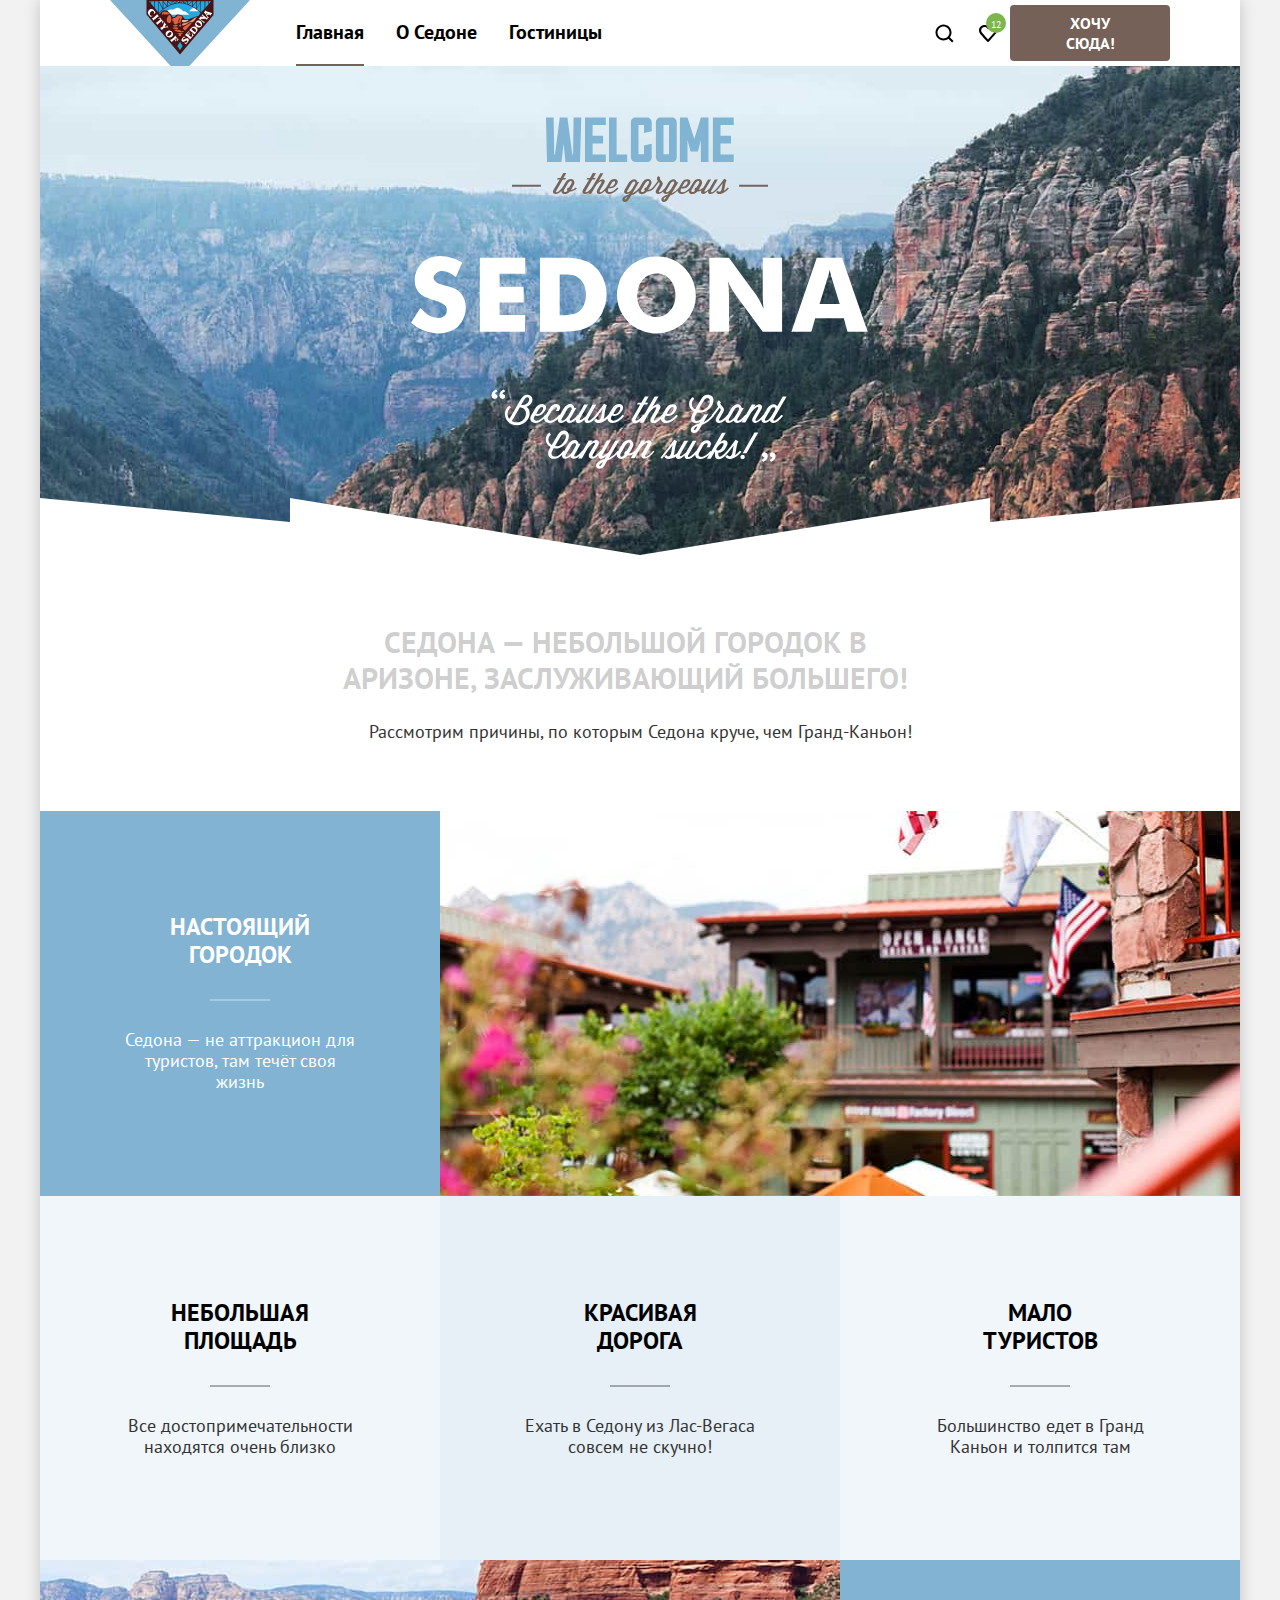
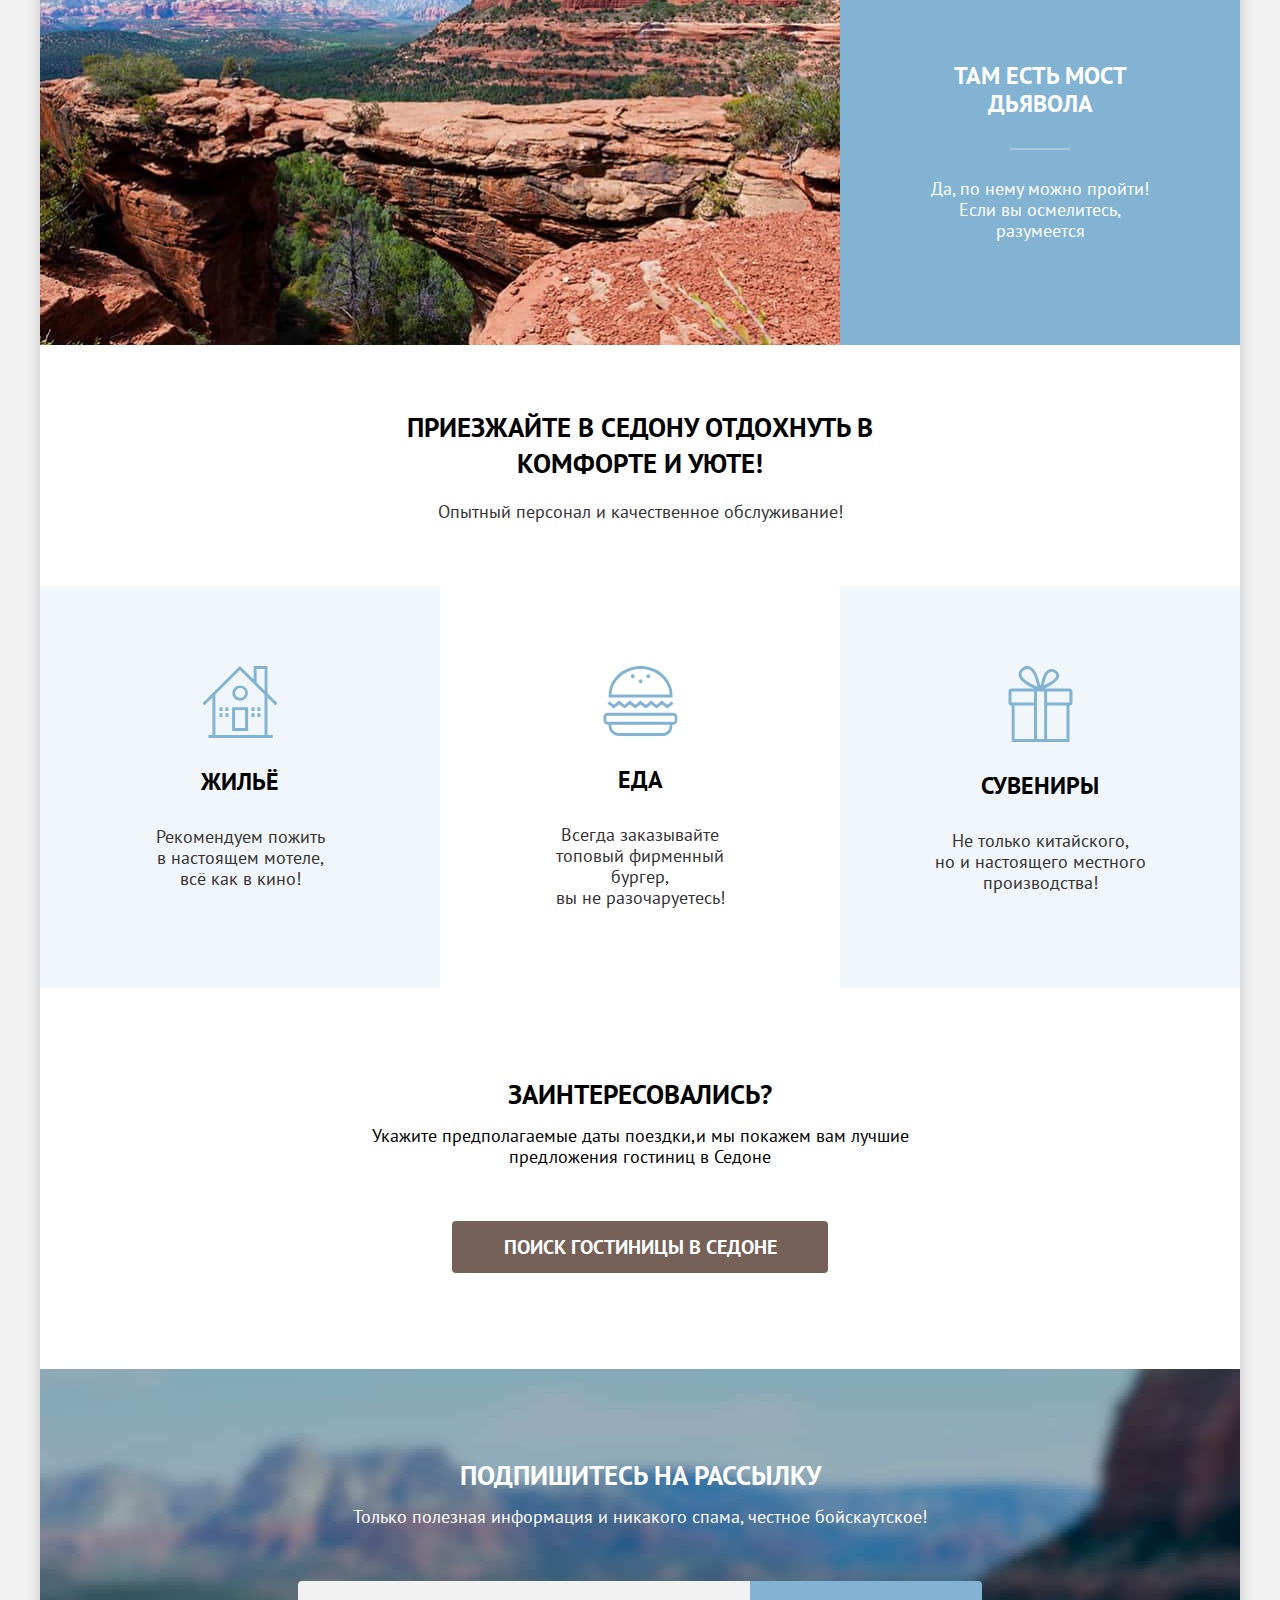
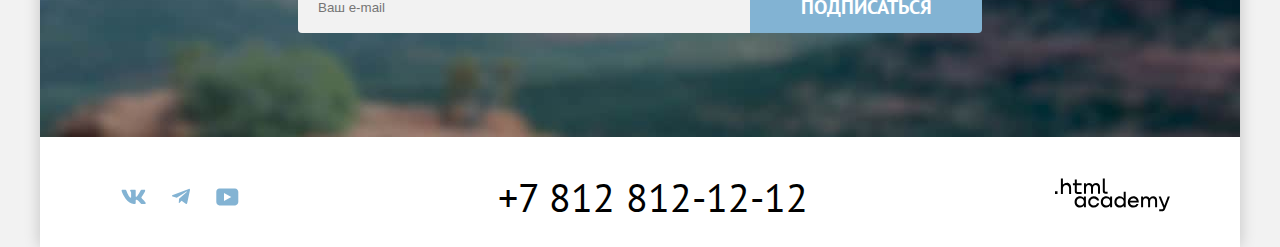
==== commit 71910264: "Декоративные элементы всех страниц" ====
--- a/index.html
+++ b/index.html
@@ -41,45 +41,20 @@
             </ul>
 
             <ul class="navigation-user list-reset">
-              <li class="navigation-user-item user-icon">
-                <a class="navigation-link" href="#">
+              <li class="navigation-user-item user-icon search-icon">
+                <a class="navigation-link navigation-user-link" href="#">
                   <span class="visually-hidden">Поиск</span>
-                  <svg
-                    width="19"
-                    height="19"
-                    viewBox="0 0 19 19"
-                    fill="none"
-                    xmlns="http://www.w3.org/2000/svg"
-                  >
-                    <path
-                      d="M18.5 17.0083L14.8 13.3287C15.8 12.0359 16.5 10.3453 16.5 8.4558C16.5 4.08011 12.9 0.5 8.5 0.5C4.1 0.5 0.5 4.17956 0.5 8.55525C0.5 12.9309 4.1 16.511 8.5 16.511C10.3 16.511 12 15.9144 13.4 14.8204L17.1 18.5L18.5 17.0083ZM8.5 14.5221C5.2 14.5221 2.5 11.837 2.5 8.55525C2.5 5.27348 5.2 2.5884 8.5 2.5884C11.8 2.5884 14.5 5.27348 14.5 8.55525C14.5 11.837 11.8 14.5221 8.5 14.5221Z"
-                      fill="black"
-                    />
-                  </svg>
-                </a>
-              </li>
-              <li class="navigation-user-item user-icon">
-                <a class="navigation-link" href="#">
+                </a>
+              </li>
+              <li class="navigation-user-item user-icon likes-icon">
+                <a class="navigation-link navigation-user-link" href="#">
                   <span class="visually-hidden">Сохраненное</span>
-                  <svg
-                    width="18"
-                    height="17"
-                    viewBox="0 0 18 17"
-                    fill="none"
-                    xmlns="http://www.w3.org/2000/svg"
-                  >
-                    <path
-                      d="M8.9 17C8.6 17 8.3 16.9 8.1 16.6C2.7 10.5 1.4 9.1 1.1 8.7C0.4 7.8 0 6.6 0 5.4C0 2.4 2.4 0 5.5 0C6.8 0 8 0.5 9 1.3C10 0.5 11.3 0 12.5 0C15.5 0 18 2.4 18 5.4C18 6.7 17.5 7.9 16.7 8.8L9.7 16.7C9.5 16.9 9.3 17 8.9 17ZM2.9 7.5C3.2 7.9 6.4 11.5 9 14.4L15.2 7.4C15.7 6.9 15.9 6.2 15.9 5.4C15.9 3.6 14.4 2.1 12.6 2.1C11.6 2.1 10.6 2.6 9.9 3.4C9.6 3.7 9.3 3.8 9 3.8C8.7 3.8 8.4 3.6 8.2 3.4C7.5 2.6 6.5 2.1 5.5 2.1C3.7 2.1 2.2 3.6 2.2 5.4C2.1 6.3 2.5 7 2.9 7.5C2.8 7.5 2.8 7.5 2.9 7.5Z"
-                      fill="black"
-                    />
-                  </svg>
-                  <span class="number-of-likes">12</span>
                 </a>
               </li>
 
               <li class="navigation-user-item navigation-link-button-block">
                 <a
-                  class="navigation-link-button button primary-button"
+                  class="navigation-link-button navigation-user-link button primary-button"
                   href="#"
                   type="button"
                 >
@@ -94,29 +69,11 @@
     <main class="main-index main-container">
       <section class="hero">
         <h1 class="visually visually-hidden">Сайт поиска отелей в Седоне</h1>
-        <p class="visually-hidden">
-          Welcome to the gorgeous Sedona, because the Grand Canyon sucks!
-        </p>
-        <svg
-          class="hero-welcome"
-          xmlns="http://www.w3.org/2000/svg"
-          width="458"
-          height="352"
-          fill="none"
-        >
-          <path
-            fill="#766458"
-            d="m152.3 56.1-2.8 4.9h-2.7l-.9 1.4h2.8l-6.1 10.4c-1.3 2.2-.4 4.2 2.1 4.2 1.8 0 3.7-1.3 5.6-3.1 0 3.8 5.3 4.5 8.6.5h.7c1.8 0 4.6-1.1 6.2-2.9-.2-.4-.7-.9-1.1-1l-.2.2a6.3 6.3 0 0 1-4.6 2.2l2.8-4.8c1.8-3.1.1-6.1-2.7-6.1-2.3 0-4.1.9-5.9 3.9l-1.5 2.6-1.2 2.1-.2.2c-2.2 2.5-4.3 4.5-5.6 4.5-.7 0-1-.5-.3-1.6l6.5-11.2h2.5l.7-1.5h-2.5l2.8-4.9h-3Zm7.5 7.8c1 .1 1.4 1.3.4 3l-2.2 3.7h-.1c-1 0-1.8.8-1.8 1.8 0 .4.1.7.3 1v.1c-1.4 2.4-4.9 2-3.1-1.1l2.3-3.9 1.5-2.4c.9-1.6 2-2.2 2.7-2.2Zm22-7.8L179 61h-2.7l-.9 1.4h2.8L172 72.8c-1.3 2.2-.4 4.2 2.1 4.2a7 7 0 0 0 3.9-1.6l-.8 1.3h3l4.6-7.9c4.6-5.8 6.7-5 5.4-2.8l-3.9 6.7c-1.3 2.2-.4 4.2 2.1 4.2 1.8 0 3.8-1.4 5.7-3.2.1 1.9 1.7 3.2 4.1 3.2 3.4 0 6.8-2.6 9.3-5.5-.2-.4-.7-.9-1.1-1l-.2.2c-2.2 2.5-5 4.5-7.1 4.5-1.9 0-3-1.1-1.6-3.6l.3-.5c1.9.8 5.6.4 7.9-3.4l.4-.7c1.6-2.8.1-4.8-2.4-4.8a6.6 6.6 0 0 0-5.7 3.4l-2.9 5-.2.2c-2.2 2.5-4.3 4.5-5.6 4.5-.7 0-1-.5-.4-1.6l4.4-7.5c1.3-2.3.1-3.9-1.6-3.9-1.3 0-2.7.7-4.2 2.3l4.8-8.3h-3l-8.4 14.4-.2.2c-2.2 2.5-4.3 4.5-5.6 4.5-.7 0-1-.5-.3-1.6l6.5-11.2h2.5l.9-1.4h-2.5l2.8-4.9-3.2-.1Zm21.3 8.2c1-.1 1.5.9.5 2.6l-.4.7c-1.4 2.4-3.4 2.4-4.5 2l1.9-3.4c.7-1.2 1.7-1.8 2.5-1.9Zm44.3-5.4c-1.7 1.5-1.9 3.2-.8 4.6l.3.3a74.8 74.8 0 0 1-5.1 6.7l-.2.2a6.3 6.3 0 0 1-4.6 2.2l2.8-4.8c1.8-3.1.1-6.1-2.7-6.1-2.3 0-4.1.9-5.9 3.9l-1.5 2.6-1.2 2.1-.2.2a20.4 20.4 0 0 1-7 5.7l6.8-11.4h-1.8c0-1.2-1.3-2.9-3.2-2.9-1.6 0-3.9 1.3-5.2 3.4l-4.2 7.2c-1.3 2.2-.4 4.2 2.1 4.2.8 0 1.9-.4 2.9-1l-.8 1.4c-4.1 1.2-6.6 2.9-6.6 5.1 0 2.9 4.4 3.5 6.6-.2l2.3-3.9c2.4-.7 4.8-2.1 7.2-4.5 0 3.8 5.3 4.6 8.6.5h.7c1.8 0 4.6-1.1 6.2-2.9l5-6.4.4.5c.4.5.5 1.1.2 1.7l-3.2 5.5c-1.3 2.2-.4 4.2 2.1 4.2 1.5 0 3.2-1 4.8-2.4-.1 1.4.9 2.4 2.6 2.4.8 0 1.9-.4 2.9-1l-.8 1.4c-4.1 1.2-6.6 2.9-6.6 5.1 0 2.9 4.4 3.5 6.6-.2l2.3-3.9c2.5-.8 4.9-2.2 7.4-4.6.1 1.9 1.7 3.2 4.1 3.2 2.5 0 4.9-1.4 7-3.2-.1 3.9 5.3 4.7 8.6.6h.7c.9 0 2.2-.3 3.4-.9-.8 2.1-.1 3.5 1.7 3.5 1.7 0 3.5-1.5 5-2.9-.3 1.6.7 2.9 2.6 2.9 2.5 0 5.4-2.6 7.9-5.5l4.3-5.4c-1.2 3.1-.6 8.7-3.4 8.7-1 0-1.4-1.1-1.4-1.1l-1.9 1s.6 2.4 3.3 2.4l.8-.1h.1c3.1-.4 6.1-2.8 8.4-5.4-.2-.5-.7-.9-1.1-1l-.2.2a21.7 21.7 0 0 1-3.6 3.2c1-2.8.8-7.2 2.6-11l-2.3-1.2a118 118 0 0 1-6.7 8.7l-.2.2c-2.2 2.5-4.3 4.5-5.6 4.5-.7 0-1-.5-.3-1.6l6.4-11.2h-3l-5.4 9.3c-2.3 2.1-4.1 3.2-4.6 3-.8-.3 0-1.4.4-2.1l5.9-10.2h-3l-4.7 8.1-.2.2a6.3 6.3 0 0 1-4.6 2.2l2.8-4.8c1.8-3.1.1-6.1-2.7-6.1-2.3 0-4.1.9-5.9 3.9l-1.5 2.6-1.2 2.1-.2.2c-2.2 2.5-5 4.5-7.1 4.5-1.9 0-3-1.1-1.6-3.6l.3-.5c1.9.8 5.6.4 7.9-3.4l.4-.7c1.6-2.8.1-4.8-2.4-4.8a6.6 6.6 0 0 0-5.7 3.4l-2.9 5-.2.2a20.4 20.4 0 0 1-7 5.7l6.8-11.4h-1.8c0-1.2-1.3-2.9-3.2-2.9-1.6 0-3.9 1.3-5.2 3.4l-2.9 4.9-.2.2c-2.2 2.5-4.3 4.5-5.6 4.5-.7 0-1-.5-.3-1.6l3-5.2c1-1.8.6-2.9-.4-4l-1.7-2c-.4-.5-.4-1.1.2-1.7l-1.9-1.9Zm-10.3 5c1 .1 1.5 1.3.4 3l-2.2 3.7h-.1c-1 0-1.8.8-1.8 1.8 0 .4.1.7.3 1v.1c-1.4 2.4-4.9 2-3.1-1.1l2.3-3.9 1.5-2.4c.9-1.6 1.9-2.2 2.7-2.2Zm50.2 0c1 .1 1.5 1.3.4 3l-2.2 3.7h-.1c-1 0-1.8.8-1.8 1.8 0 .4.1.7.3 1v.1c-1.4 2.4-4.9 2-3.1-1.1l2.3-3.9 1.5-2.4c.8-1.6 1.9-2.2 2.7-2.2Zm-11.7.4c1-.1 1.5.9.5 2.6l-.4.7c-1.5 2.4-3.4 2.4-4.5 2l1.9-3.4c.7-1.2 1.7-1.8 2.5-1.9Zm-52.4.2c1 0 1.7.9.8 2.4l-2.3 4c-1.8 2.9-3.7 4.3-4.9 4.3-.7 0-1-.5-.3-1.6l4.2-7.3c.7-1.2 1.7-1.8 2.5-1.8Zm38.9 0c1 0 1.7.9.8 2.4l-2.3 4c-1.8 2.9-3.7 4.3-4.9 4.3-.7 0-1-.5-.3-1.6l4.2-7.3c.7-1.2 1.7-1.8 2.5-1.8Zm-45.3 14.9-1.4 2.4c-.6 1.1-1.7.9-1.7.1 0-.7.8-1.6 3.1-2.5Zm38.9 0-1.4 2.4c-.6 1.1-1.7.9-1.7.1.1-.7.8-1.6 3.1-2.5ZM101 67.8h28.9v1.9H101v-1.9Zm227.1 0H357v1.9h-28.9v-1.9Z"
-          />
-          <path
-            fill="#81B3D3"
-            d="M322.7 37.4v7.7h-20.8V.4h20.8V8h-13.2v10.8H320v7.7h-10.5v10.9h13.2ZM289.9.4h7.6v44.7h-7.6v-22l-3 11.4h-7.4l-3-11.4v22h-7.6V.4h7.6l6.8 21.6L289.9.4ZM258 8h-5.5v29.3h5.5V8Zm3-7.6c2.5 0 4.7 2.1 4.7 4.7v35.3c0 2.6-2.2 4.7-4.7 4.7h-11.4a4.8 4.8 0 0 1-4.7-4.7V5.1c0-2.6 2.1-4.7 4.7-4.7H261Zm-28 28.2 7.7-1.8v13.6c0 2.6-2.2 4.7-4.7 4.7h-11.4a4.8 4.8 0 0 1-4.7-4.7V5.1c0-2.6 2.1-4.7 4.7-4.7H236c2.5 0 4.7 2.1 4.7 4.7v9.1L233 16V8h-5.5v29.3h5.5v-8.7Zm-16.8 8.8v7.7H198V.4h7.6v37h10.6Zm-21.4 0v7.7H174V.4h20.8V8h-13.2v10.8h10.5v7.7h-10.5v10.9h13.2ZM162.6.4h7.7L169 45.1h-14.5l-2-18.5-2 18.5H136L135 .4h7.6l.6 37h.8l4.8-37h7.6l4.9 37h.8l.5-37Z"
-          />
-          <path
-            fill="#fff"
-            d="m380.4 214.7 25.4-74H431l25.7 74h-20.2l-3.7-13.4h-28.6l-3.8 13.4h-20Zm35.7-52.1-7.5 24.5h20.1l-7.5-24.5-1.2-3.6-.8-3.8-.3-1.3-.2-1.3-.3 1.3-.2 1.3-.1.5-.1.3a41.8 41.8 0 0 1-1.9 6.6Zm-117.7 52.1v-74h19.5l27.9 38 2 3.5 2 3.6 1.4 3 1.4 2.9-.3-2.4-.2-2.4-.3-4.8-.1-5v-36.3h19.4v74h-19.4l-28.1-38.2a51.9 51.9 0 0 1-4.2-7.4l-1.4-2.9c-.4-.9-.7-1.9-1.2-2.8a85.6 85.6 0 0 1 1.2 14.7v36.5h-19.6Zm-88-54.9a36.7 36.7 0 0 1 14.9-15.1 40.8 40.8 0 0 1 22.7-5.1l2.9.2a42.2 42.2 0 0 1 16.6 6 40.1 40.1 0 0 1 17.3 32.8l-.1 2.4-.2 2.3a38.6 38.6 0 0 1-2.4 9.5 37.1 37.1 0 0 1-15.2 17.5 41.8 41.8 0 0 1-21.7 6.2l-1.6-.1h-1.5a42.2 42.2 0 0 1-15.3-4.3 37.5 37.5 0 0 1-15.3-14.5 38.5 38.5 0 0 1-5.6-19.7l.1-3c.1-1 .2-2.1.5-3.1.4-2 .9-4.1 1.6-6 .4-2.2 1.3-4.1 2.3-6Zm52.8 26.6.6-2.4.5-2.6.1-1.6.1-1.5-.1-1.4v-1.4c-.4-3.3-1.4-6.5-3-9.6a18 18 0 0 0-6.7-7.2l-2.3-1-2.3-.8a9 9 0 0 0-2.3-.3c-.8-.2-1.5-.2-2.3-.2-3.9 0-7.6 1.2-10.9 3.7a19.6 19.6 0 0 0-7 9.9l-.2.5v.5l-.6 2.2-.5 2.2-.2 1.6v2.4l.1.8c.2 4.1 1.5 8 3.7 11.7 2.3 3.6 5.5 6 9.5 7.2l1.4.5 1.5.2 1.4.2h1.4a18 18 0 0 0 11-3.6c3.3-2.6 5.7-5.9 7.1-10Zm-82.1 21.4a32.6 32.6 0 0 1-11.8 5.1 80 80 0 0 1-12.9 1.7l-3.7.1h-23.8v-74H154l3.6.1c4.2.2 8.3.8 12.3 1.7a31.3 31.3 0 0 1 21.4 17.1c2.4 5 3.8 10.1 4.1 15.3l.1 1.4v2.9a40.4 40.4 0 0 1-3.9 15.9c-2.4 5.1-6 9.4-10.5 12.7Zm-32.4-9.7.7.1h.8l.8.1h3.1l2.4-.2c2-.2 4-.5 5.9-1 1.9-.5 3.7-1.4 5.2-2.4 2.5-1.8 4.3-4.2 5.5-7.2 1.2-3.1 1.9-6.3 1.9-9.6v-.9l-.1-.9c-.2-2.9-.9-5.8-2.1-8.5-1.2-2.8-2.9-5-5.1-6.6a14.2 14.2 0 0 0-5.5-2.7c-2-.5-4-.7-6-.8h-7.5v40.6Zm-79.9 16.6v-74h45.4v16.1H88.6v13h24v15.8h-24v12.5h25.5v16.6H68.8ZM9.4 190.9l.1.2.2.1c2.1 2.3 4.5 4.5 7.1 6.5a16 16 0 0 0 9.1 3.1l.2.1h.3l.2.1h1.3l1-.2c1.2-.2 2.4-.7 3.5-1.4a6.8 6.8 0 0 0 2.7-2.6l.2-.5.2-.5.3-1.5.1-1.3c0-2.1-.9-3.8-2.8-5.2a21 21 0 0 0-5.8-3.4l-2.4-.7-2.2-.6h-.2l-.2-.1c-3.8-.9-7.4-2.4-10.7-4.4a16.6 16.6 0 0 1-6.9-8.9l-.7-2.4-.3-2.7v-3.4l.3-1.9c.2-1.6.6-3.1 1.2-4.6.5-1.5 1.2-2.9 2.1-4.2 2.5-4.1 5.7-7 9.5-8.8 3.9-1.8 8.1-2.7 12.3-2.7l3 .2 3.3.3a45.3 45.3 0 0 1 15.9 6.1l-6.4 14.3a56 56 0 0 0-6.6-4.1 15.9 15.9 0 0 0-7.5-1.7h-.9a9 9 0 0 0-5 2.4c-1.5 1.3-2.3 2.7-2.3 4.3v.7l.3.7c.2.5.4 1 .8 1.5L25 165a14 14 0 0 0 3.7 2l5.1 1.6a247 247 0 0 1 7.8 2.1c4.3 1.5 7.6 4.1 9.8 7.8 2.2 3.6 3.3 7.4 3.4 11.4v.6l-.1 1.4v1.3c-.5 4-1.8 7.9-3.9 11.5a22.1 22.1 0 0 1-8.5 8.4 29 29 0 0 1-8.3 2.6 36.8 36.8 0 0 1-6.9.7h-1.4A41.7 41.7 0 0 1 0 205.7l9.4-14.8ZM351 338l.2-.9.5-.8.8-.6 1.1-.2c.5 0 .9.1 1.3.3l1.1.7.6 1 .2 1.3c0 .9-.2 1.6-.5 2.4a5 5 0 0 1-1.3 1.9l-.8.7-.9.5-.7.4-.4.2-1.4-2 .8-.4.9-.5.7-.8c.2-.3.3-.6.3-1-.6 0-1.2-.2-1.7-.6-.6-.3-.8-.8-.8-1.6Zm7.8 0 .2-.9.5-.8.8-.6 1.1-.2c.5 0 .9.1 1.3.3l1.1.7.6 1 .2 1.3c0 .8-.1 1.6-.5 2.4a5 5 0 0 1-1.3 1.9l-.8.7a4 4 0 0 1-.9.5l-.7.4-.4.2-1.3-2 .8-.4.9-.5.7-.8c.2-.3.3-.6.3-1-.6 0-1.2-.2-1.7-.6-.7-.3-.9-.8-.9-1.6ZM94.2 279.3l-.2.9-.5.8a2.7 2.7 0 0 1-3.2.5l-1.1-.7c-.3-.3-.5-.7-.6-1l-.2-1.3c0-.9.2-1.6.5-2.4a5 5 0 0 1 1.3-1.9 5 5 0 0 1 1.7-1.2l.7-.4.4-.2 1.3 2-.8.4-.9.5-.7.8c-.2.3-.3.6-.3 1 .7 0 1.2.2 1.7.6.7.4.9.9.9 1.6Zm-7.8 0c0 .6-.2 1.2-.7 1.7l-.8.6-1.1.2a3 3 0 0 1-1.3-.3l-1.1-.7c-.3-.3-.5-.7-.6-1l-.2-1.3c0-.9.2-1.6.5-2.4a5 5 0 0 1 1.3-1.9l.8-.7.9-.5.7-.4.4-.2 1.3 2-.8.4-.9.5-.7.8c-.2.3-.3.6-.3 1 .7 0 1.2.2 1.7.6.6.4.9.9.9 1.6Zm245.3 56.9h3.8l11.8-20.6h-3.8l-11.8 20.6Zm-.1 1.5c-1.2 0-2.2 1-2.2 2.2 0 1.2.9 2.2 2.2 2.2 1.2 0 2.2-.9 2.2-2.2 0-1.3-1-2.2-2.2-2.2Zm-26.4-5.5 1.1-1.9c4.4-6.1 7.3-4.4 6-2.1l-1.8 3.1c-1.1 1.9-4.5 3.3-5.3.9Zm25.1 2.9c-.2-.6-.9-1.2-1.4-1.3l-.3.3a25 25 0 0 1-4.5 4.1c1.2-3.6.9-9.1 3.3-14l-2.8-1.5c-1.6 2.1-5 7.1-8.4 11.1l-.3.3c-2.7 3.2-5.4 5.7-7 5.7-.8 0-1.6-.8-1.6-2.5v-1.6c2.7.3 5.5-1.4 7.2-4.5l1-1.7c3.5-6-2.2-8-6.1-4.5l5.4-9.3H311l-10.8 18.7-.7-.5-.3.3c-2.7 3.2-6.2 5.7-8.9 5.7-2.3 0-3.7-1.5-2-4.5l3.9-6.8c2.2-3.7 6-3.1 3.8.8l-.5.9h3.1l.5-.9c2-3.5.1-6.1-3-6.1s-5.5 1.6-7.1 4.4l-3.7 6.4-.2-.1-.3.3c-2.7 3.2-5.4 5.7-7 5.7-.8 0-1.3-.6-.4-2.1l8.1-14.1h-3.8l-6.7 11.7c-2.9 2.6-5.1 4.1-5.8 3.7-.9-.4 0-1.8.5-2.6l7.4-12.9h-3.8l-7.3 12.7c-.8.7-2.4 1.4-3.2 1.9 1.2-3.6.9-9.1 3.3-14l-2.8-1.5c-1.6 2.1-10.3 13.7-13.7 17.7.3.5.9.9 1.4 1.3l10.7-13.5c-1.5 3.9-.7 11-4.3 11-1.3 0-1.8-1.4-1.8-1.4l-2.4 1.2s.7 3 4.1 3l1.1-.1h.1c1.9-.3 4.6-1.1 6.4-2.4 0 1.5.9 2.5 2.5 2.5 2.1 0 4.4-1.9 6.2-3.6-.4 2 .8 3.6 3.2 3.6 2.3 0 5-1.9 7.4-4.4 0 2.5 2 4.4 5.1 4.4 3.1 0 6.1-1.7 8.7-4l-2.1 3.7h3.8l4.3-7.5v3c0 3.2.6 4.9 3.7 4.9s6.7-3.3 9.8-7c2.1-2.5 4-5.1 5.4-6.9-1.5 3.9-.7 11-4.3 11-1.3 0-1.8-1.4-1.8-1.4l-2.4 1.2s.7 3 4.1 3l1.1-.1h.1c4-.5 7.8-3.6 10.6-6.9ZM215.7 334h-.2c-1.2 0-2.2 1-2.2 2.3 0 .5.1.9.4 1.3v.1c-1.8 3-6.1 2.5-3.9-1.5l2.9-5 1.8-3.1c2.7-4.5 6.3-2.7 4 1.2l-2.8 4.7Zm-25.4 14.2c-.8 1.4-2.1 1.2-2.1.2s.9-2.1 3.8-3.2l-1.7 3Zm-28.8-13.8c-2.3 3.6-4.5 5.3-6.1 5.3-.8 0-1.3-.6-.4-2.1l5.3-9.2c2-3.5 6.1-2.6 4.2.8l-3 5.2Zm-12-14.7c1.1-1.9 2.4-2.8 3.4-2.8 1.4 0 2.1.9 2.1 2.3 0 3.5-4.4 10.8-10.2 9.9h-.8l5.5-9.4Zm92.8 14.1-.3.3c-2.7 3.2-5.4 5.7-7 5.7-.8 0-1.3-.6-.4-2.1l5.4-9.6c1.6-2.9.1-4.9-2-4.9-1.6 0-3.3.9-5.2 2.8l1.4-2.5h-3.8l-6.1 10.5-.5-.3-.3.3a7.8 7.8 0 0 1-5.7 2.8l3.6-6.1c2.3-4 .2-7.7-3.4-7.7-2.9 0-5.2 1.2-7.3 4.9l-1.9 3.2-1.6 2.8-.3-.2-.3.3a25.2 25.2 0 0 1-8.8 7.2l10.4-17.7h-3.8l-6.7 11.6c-2.9 2.7-5.2 4.2-5.9 3.9-.9-.4 0-1.8.5-2.6l7.4-12.9h-3.8l-6 10.4-.3-.2-.3.3c-2.7 3.2-5.4 5.7-7 5.7-.8 0-1.3-.6-.4-2.1l5.4-9.6c1.6-2.9.1-4.9-2-4.9-1.6 0-3.3.9-5.2 2.8l1.4-2.5h-3.8l-6 10.4-.4-.2-.3.3c-2.7 3.2-5.4 5.7-7 5.7-.8 0-1.3-.6-.4-2.1l6.1-10.7h-2.1c.1-1.6-1.5-3.8-4-3.8-2 0-4.9 1.6-6.5 4.4l-3.9 6.7-.8-.5-.3.3c-2.7 3.2-4.8 5.7-8.6 5.7-2.6 0-4.1-2.6-1.9-6.4l1.1-1.9 2.1.2c4 0 8.6-2.1 11.6-7.3a10 10 0 0 0 1.5-5.1c0-3.4-2.2-5.6-5-5.6-2.1 0-4.5 1.5-6.2 4.4l-5.9 10.1a6.2 6.2 0 0 1-3.4-5.4c0-1.7.8-3.5 2.4-4.8l-1.2-2.2a8.5 8.5 0 0 0-3.9 7c0 3 1.7 5.9 4.8 7.5l-1.1 2c-2.7 4.6-1.1 9.7 4.2 9.7 4.2 0 6.1-1.9 8.7-4.4-.8 2.4.4 4.4 3 4.4 1.5 0 3.4-1 5.2-2.5.2 1.5 1.3 2.5 3.3 2.5 1.8 0 3.8-1.1 5.7-2.8l-1.4 2.4h3.8l5.8-10.1c5.8-7.2 8.4-6.3 6.7-3.5l-4.9 8.5c-1.6 2.8-.5 5.4 2.6 5.4 2 0 4.3-1.4 6.4-3.4-.5 2.1.5 3.4 2.4 3.4 1.8 0 3.9-1.5 5.6-3l-2.1 3.6c-5.1 1.5-8.3 3.6-8.3 6.5 0 3.6 5.6 4.4 8.3-.3l2.9-5c3.2-1 6.3-3 9.5-6.2-.5 5.3 6.5 6.5 10.7 1.1h.8c1.4 0 3.2-.5 4.9-1.5l-2.5 4.4h3.8l5.8-10.1c5.8-7.2 8.4-6.3 6.7-3.5l-4.9 8.5c-1.6 2.8-.5 5.4 2.6 5.4s6.7-3.3 9.8-7c-.1 0-.7-.6-1.2-.8Zm118.6-35.6c-2.3 3.7-4.6 5.5-6.2 5.5-.8 0-1.3-.6-.4-2.1l5.3-9.2c2-3.5 6.1-2.6 4.2.8l-2.9 5Zm-36.2.2c-2.3 3.6-4.5 5.3-6.1 5.3-.8 0-1.3-.6-.4-2.1l5.3-9.2c2-3.5 6.1-2.6 4.2.8l-3 5.2Zm-39.9 13.8c-.8 1.4-2.1 1.2-2.1.2s.9-2.1 3.8-3.2l-1.7 3Zm8-28.5c1.1-1.9 2.4-2.8 3.4-2.8 6 0 1.5 14.4-8.1 12.2h-.8l5.5-9.4Zm77.7 14.1-.3.3c-2.7 3.2-5.4 5.7-7 5.7-.8 0-1.3-.6-.4-2.1l12.8-22.1h-3.8l-5.6 9.6c-.7-1.1-1.9-2-3.5-2-2 0-4.9 1.6-6.5 4.4l-3.7 6.4-.2-.1-.3.3c-2.7 3.2-5 5.7-6.7 5.7-.8 0-1.3-.6-.4-2.1l5.5-9.6c1.6-2.9.1-4.9-2-4.9-1.6 0-3.3.9-5.2 2.8l1.4-2.5h-3.8l-6 10.4-.4-.2-.3.3c-2.7 3.2-5.4 5.7-7 5.7-.8 0-1.3-.6-.4-2.1l6.1-10.7h-2.1c.1-1.6-1.5-3.8-4-3.8-2 0-4.9 1.6-6.5 4.4l-3.7 6.3-.2.2c-2.7 3.2-5.8 5.7-7.4 5.7-.8 0-1.3-.6-.4-2.1l3.8-6.6c1.3-2.3.7-3.6-.5-5.1l-2.1-2.5c-.5-.7-.5-1.5.2-2.2l-2-2.1c-2.1 1.9-2.3 4.1-1 5.8l.3.4c-1.7 2.4-3.9 5.6-6.4 8.5l.3.3a25.9 25.9 0 0 1-8.7 7.2l4.8-8.2h-3.8l-.4.7c-2 3.5-4.3 6-7.2 6-2.6 0-3-2.6-.8-6.4l1.1-1.9 2.1.2c13.4 0 19.9-18 8.1-18-2.1 0-4.5 1.5-6.2 4.4l-5.9 10.1a6.2 6.2 0 0 1-3.4-5.4c0-1.7.8-3.5 2.4-4.8l-1.2-2.2a8.5 8.5 0 0 0-3.9 7c0 3 1.7 5.9 4.8 7.5l-1.1 2c-2.7 4.6-2.2 9.7 3.2 9.7 1.6 0 2.9-.5 4.1-1.2l-1 1.7c-5.1 1.6-8.3 3.6-8.3 6.5 0 3.6 5.6 4.4 8.3-.3l2.9-5c3.9-1.2 7.8-3.9 11.9-8.7l-.2-.4c1.7-2 3.1-3.9 6-7.7l.5.6c.5.6.7 1.4.2 2.1l-4 6.9c-1.6 2.8-.5 5.4 2.6 5.4 1.9 0 4.3-1.2 6.4-3 0 1.7 1.1 3 3.3 3 1.5 0 3.4-1 5.2-2.5.2 1.5 1.3 2.5 3.3 2.5 1.8 0 3.8-1.1 5.7-2.8l-1.4 2.4h3.8l5.8-10.1c5.8-7.2 8.4-6.3 6.7-3.5l-4.9 8.5c-1.6 2.8-.5 5.4 2.6 5.4 2 0 3.8-1.4 6-3.3-.2 1.9 1 3.3 3.3 3.3 1.5 0 3.4-1 5.2-2.5.2 1.5 1.3 2.5 3.3 2.5 3.1 0 6.7-3.3 9.8-7-.5-.3-1.1-.9-1.6-1.1Zm-112.3-5.3c2.2-3.7 6-3.1 3.8.8l-.5.9c-1.8 3.1-4.3 3-5.7 2.5l2.4-4.2Zm-3 13.6c4.3 0 8.5-3.3 11.7-7-.3-.5-.9-1.1-1.4-1.3l-.3.3c-2.7 3.2-6.2 5.7-8.9 5.7-2.3 0-3.7-1.5-2-4.5l.4-.7c2.4 1 7 .5 9.8-4.4l.5-.9c2-3.5.1-6.1-3-6.1a8 8 0 0 0-7.1 4.4l-3.7 6.3-.1-.1-.3.3c-2.7 3.2-5.4 5.7-7 5.7-.8 0-1.3-.6-.4-2.1l5.4-9.6c1.6-2.9.1-4.9-2-4.9-1.6 0-3.4.9-5.3 2.9l6-10.5h-3.8L233 298.1l-.4-.3-.3.3c-2.7 3.2-5.4 5.7-7 5.7-.8 0-1.3-.6-.4-2.1l8.1-14.1h3.1l1.1-1.8h-3.1l3.6-6.2h-3.8l-3.6 6.2h-3.4l-1.1 1.8h3.4l-7.6 13.2c-1.6 2.8-.5 5.4 2.6 5.4 1.9 0 3.9-1.2 5.9-3l-1.5 2.6h3.8l5.7-10c5.8-7.3 8.4-6.4 6.8-3.6l-4.9 8.5c-1.6 2.8-.5 5.4 2.6 5.4 2.3 0 4.8-1.8 7.3-4.2.2 2.4 2.2 4.2 5.3 4.2Zm-127.5-13.6c2.2-3.7 6-3.1 3.8.8l-.5.9c-1.8 3.1-4.3 3-5.7 2.5l2.4-4.2Zm23.1 9.2 5.3-9.2c2-3.5 6.1-2.6 4.2.8l-2.9 5.2c-2.3 3.6-4.5 5.3-6.1 5.3-.9-.1-1.4-.6-.5-2.1Zm54-9.2c2.2-3.7 6-3.1 3.8.8l-.5.9c-1.8 3.1-4.2 3-5.7 2.5l2.4-4.2ZM147 302c-.6 2.2.6 4.1 3.1 4.1 1.5 0 3.4-1 5.2-2.5.2 1.5 1.3 2.5 3.3 2.5 2 0 4.2-1.4 6.4-3.3-.4 2 .5 3.3 2.4 3.3 2.1 0 4.4-1.9 6.2-3.6-.4 2 .8 3.6 3.2 3.6 3.1 0 6.7-3.3 9.8-7l-.1-.2c2.1-2.4 3.9-5 5.2-6.8-1.5 3.9-.7 11-4.3 11-1.3 0-1.8-1.4-1.8-1.4l-2.4 1.2s.7 3.1 4.1 3.1l1.1-.1h.1c2.8-.4 5.5-2.1 7.9-4.2.1 2.5 2 4.3 5.1 4.3 4.3 0 8.5-3.3 11.7-7-.3-.5-.9-1.1-1.4-1.3l-.3.3c-2.7 3.2-6.2 5.7-8.9 5.7-2.3 0-3.7-1.5-2-4.5l.4-.7c2.4 1 7 .5 9.8-4.4l.5-.9c2-3.5.1-6.1-3-6.1s-5.5 1.6-7.1 4.4l-3.7 6.3h-.1l-.3.3a25 25 0 0 1-4.5 4.1c1.2-3.6.9-9.1 3.3-14l-2.8-1.5c-1.6 2.1-5 7.1-8.4 11.1l.1.1-.1.2c-2.7 3.2-5.4 5.7-7 5.7-.8 0-1.3-.6-.4-2.1l8.1-14.1h-3.8l-6.7 11.7c-2.9 2.6-5.1 4.1-5.8 3.7-.9-.4 0-1.8.5-2.6l7.4-12.9h-3.8l-6 10.4-.3-.2-.3.3c-2.7 3.2-5.4 5.7-7 5.7-.8 0-1.3-.6-.4-2.1l6.1-10.7h-2.1c.1-1.6-1.5-3.8-4-3.8-2 0-4.9 1.6-6.5 4.4l-3.8 6.6-.6-.4-.3.3c-2.7 3.2-5.9 5.7-8.5 5.7-2.3 0-3.7-1.5-2-4.5l3.9-6.8c2.2-3.7 6-3.1 3.8.8l-.5.9h3.1l.5-.9c2-3.5.1-6.1-3-6.1s-5.1 1.6-6.7 4.4l-3.8 6.4-.3-.2-.3.3c-2.7 3.2-5.9 5.7-8.6 5.7-2.3 0-3.7-1.5-2-4.5l.4-.7c2.4 1 7 .5 9.8-4.4l.5-.9c2-3.5.1-6.1-3-6.1s-5.5 1.6-7.1 4.4l-4 6.8c-2.4 4-.3 7.7 4.1 7.7 3.3 0 6-2 8.8-4.6-.1 2.6 1.9 4.6 5.1 4.6 3.4.1 6.1-1.7 8.8-4Zm-36.9-14 3.1-5.2c2.8-4.8 6.3-2 4.4 1.6-1.5 2.7-3.6 3.6-7.5 3.6Zm-4.1 17.3c-2.3 0-4-.5-5.4-1.3.7-.8 1.3-1.7 1.9-2.7l6.4-11 1 .1c8.8 1.8 5.3 14.9-3.9 14.9Zm9.4-15.5c7.6-2.6 8.2-12.1.7-12.1-2.1 0-4.5 1.5-6.2 4.4l-10.2 17.6a8 8 0 0 1-1.5 2.1c-2.6-3.6-1.9-9 1.8-11.3l-1.5-1.9c-7.9 5-5.6 19.6 7.6 19.6 11.3 0 16.5-13.6 9.3-18.4Z"
-          />
-        </svg>
+
+        <img
+          src="images/index-page/hero-block/welcome.svg"
+          alt=" Welcome to the gorgeous Sedona, because the Grand Canyon sucks!"
+        />
       </section>
 
       <section class="advantages">
@@ -132,7 +89,7 @@
 
         <ul class="advantages-list list-reset">
           <li class="advantages-item advantages-item-wide">
-            <div class="advantages-wide-column">
+            <div class="advantages-wide-column advantages-description-column">
               <h3 class="advantages-item-title">Настоящий городок</h3>
               <p
                 class="advantages-item-paragraph advantages-item-paragraph-wide"
@@ -149,7 +106,7 @@
           </li>
           <!-- <div class="advantages-item-container"> -->
           <li class="advantages-item clear">
-            <div class="advantages-normal-column">
+            <div class="advantages-normal-column advantages-description-column">
               <h3 class="advantages-item-title">Небольшая площадь</h3>
               <p class="advantages-item-paragraph stiled-paragraph">
                 Все достопримечательности находятся очень близко
@@ -157,7 +114,7 @@
             </div>
           </li>
           <li class="advantages-item light-clear">
-            <div class="advantages-normal-column">
+            <div class="advantages-normal-column advantages-description-column">
               <h3 class="advantages-item-title">
                 Красивая<br />
                 дорога
@@ -169,7 +126,7 @@
           </li>
 
           <li class="advantages-item clear">
-            <div class="advantages-normal-column">
+            <div class="advantages-normal-column advantages-description-column">
               <h3 class="advantages-item-title">
                 Мало<br />
                 туристов
@@ -182,7 +139,7 @@
           <li
             class="advantages-item advantages-item-wide advantages-item-wide-reverse"
           >
-            <div class="advantages-wide-column">
+            <div class="advantages-wide-column advantages-description-column">
               <h3 class="advantages-item-title">Там есть мост дьявола</h3>
               <p
                 class="advantages-item-paragraph advantages-item-paragraph-wide"
@@ -233,7 +190,9 @@
             <h3 class="service-item-title">Жильё</h3>
 
             <p class="service-item-paragraph stiled-paragraph">
-              Рекомендуем пожить в настоящем мотеле, всё как в кино!
+              Рекомендуем пожить<br />
+              в настоящем мотеле,<br />
+              всё как в кино!
             </p>
           </li>
           <li class="service-item service-item-food">
@@ -256,7 +215,9 @@
             <h3 class="service-item-title">Еда</h3>
 
             <p class="service-item-paragraph stiled-paragraph">
-              Всегда заказывайте топовый фирменный бургер, вы не разочаруетесь!
+              Всегда заказывайте<br />
+              топовый фирменный бургер,<br />
+              вы не разочаруетесь!
             </p>
           </li>
           <li class="service-item service-item-souvenirs clear">
@@ -275,7 +236,9 @@
             <h3 class="service-item-title">Сувениры</h3>
 
             <p class="service-item-paragraph stiled-paragraph">
-              Не только китайского, но и настоящего местного производства!
+              Не только китайского,<br />
+              но и настоящего местного<br />
+              производства!
             </p>
           </li>
         </ul>
@@ -314,7 +277,7 @@
               class="button newsteller-button secondary-button"
               type="submit"
             >
-              <span class="subscribe">Подписаться</span>
+              Подписаться
             </button>
           </div>
         </form>
@@ -340,6 +303,7 @@
                     fill="none"
                   >
                     <path
+                      class="social-icon"
                       fill="#83B3D3"
                       fill-rule="evenodd"
                       d="M24.1 1.8c.2-.5 0-1-.8-1h-2.6c-.7 0-1 .4-1.1.8 0 0-1.4 3.2-3.3 5.3-.6.6-.9.8-1.2.8-.2 0-.4-.2-.4-.8V1.8c0-.7-.2-1-.8-1h-4c-.5 0-.8.4-.8.6 0 .7 1 .8 1 2.6v3.8c0 .8 0 1-.4 1-.9 0-3-3.3-4.3-7-.3-.7-.5-1-1.2-1H1.6c-.8 0-1 .4-1 .8 0 .7 1 4 4.2 8.5C7 13.2 10 15 12.8 15c1.7 0 1.9-.4 1.9-1v-2.4c0-.7.2-.8.7-.8.4 0 1 .1 2.6 1.6 1.8 1.8 2 2.6 3 2.6h2.7c.7 0 1.1-.4 1-1.1-.3-.8-1.2-1.8-2.3-3-.6-.8-1.5-1.5-1.8-2-.4-.4-.3-.6 0-1 0 0 3.2-4.5 3.5-6Z"
@@ -358,6 +322,7 @@
                     fill="none"
                   >
                     <path
+                      class="social-icon"
                       fill="#83B3D3"
                       d="M16.79.96.84 7.1c-1.09.44-1.08 1.05-.2 1.32l4.1 1.28 9.47-5.98c.44-.27.85-.13.52.17l-7.68 6.93-.28 4.22c.41 0 .6-.2.83-.41l1.99-1.94 4.13 3.06c.77.42 1.31.2 1.5-.71l2.72-12.8c.28-1.1-.43-1.61-1.16-1.28Z"
                     />
@@ -377,6 +342,7 @@
                     fill="none"
                   >
                     <path
+                      class="social-icon"
                       fill="#83B3D3"
                       d="M19 .4H3.4C1.6.4.3 2 .3 3.8v10c0 2 1.3 3.6 3.2 3.6h15.7c1.6 0 3.1-1.6 3.1-3.4V3.8C22.1 2 20.8.4 19 .4ZM8 12.9v-8l7.3 4-7.3 4Z"
                     />
@@ -402,6 +368,7 @@
                   fill="none"
                 >
                   <path
+                    class="html-logo"
                     fill="#000"
                     d="M0 13.3v2.6h2.5v-2.6H0ZM11.6 4.9c-1.6 0-2.8.7-3.6 1.7h-.1V.4h-2v15.5h2v-5.3C7.9 8.5 9.2 7 11.2 7c1.8 0 2.9 1.4 2.9 3.2v5.7h2V9.8c.1-3-1.8-5-4.5-5ZM26.6 5.2h-4.8V1.5h-2v3.8h-1.9v2h1.9v6c0 1.7 1 2.7 2.7 2.7h4.1v-2h-3.7c-.7 0-1.1-.4-1.1-1.1V7.2h4.8v-2ZM41.1 5c-1.6 0-2.9.8-3.5 2h-.1a3.7 3.7 0 0 0-3.4-2c-1.4 0-2.5.8-3.1 1.8h-.1V5.2H29v10.6h2v-5.4c0-2 1-3.5 2.6-3.5 1.5 0 2.4 1 2.4 2.6v6.3h2v-5.6c0-2.4 1.4-3.3 2.6-3.3 1.5 0 2.4 1 2.4 2.6v6.3h2V9.3c.1-2.5-1.4-4.3-3.9-4.3ZM47.8 13c0 1.8 1 2.8 2.8 2.8h2v-2h-1.7c-.7 0-1.1-.4-1.1-1.1V.4h-2V13ZM28.9 20a4.9 4.9 0 0 0-3.9-1.7c-3.1 0-5.4 2.3-5.4 5.6s2.3 5.6 5.4 5.6c1.8 0 3-.8 3.8-2h.1v1.7h2V18.6h-2V20Zm-3.6 7.5a3.5 3.5 0 0 1-3.6-3.6c0-2 1.4-3.6 3.6-3.6s3.6 1.6 3.6 3.6c0 1.9-1.4 3.6-3.6 3.6ZM44.2 22.4c-.5-2.4-2.6-4.1-5.4-4.1a5.4 5.4 0 0 0-5.6 5.6c0 3 2.2 5.6 5.6 5.6 2.8 0 4.9-1.8 5.4-4.2h-2.1a3.4 3.4 0 0 1-3.3 2.3 3.5 3.5 0 0 1-3.6-3.6c0-2 1.4-3.6 3.6-3.6 1.6 0 2.8 1 3.3 2.2h2.1v-.2ZM55.1 20a4.9 4.9 0 0 0-3.9-1.7c-3.1 0-5.4 2.3-5.4 5.6s2.3 5.6 5.4 5.6c1.8 0 3-.8 3.8-2h.1v1.7h2V18.6h-2V20Zm-3.6 7.5a3.5 3.5 0 0 1-3.6-3.6c0-2 1.4-3.6 3.6-3.6s3.6 1.6 3.6 3.6c0 1.9-1.5 3.6-3.6 3.6ZM68.7 20.2a5 5 0 0 0-3.9-2c-3.1 0-5.4 2.4-5.4 5.7 0 3.3 2.2 5.6 5.4 5.6 1.7 0 3-.8 3.8-1.8h.1v1.5h2V13.8h-2v6.4Zm-3.6 7.3a3.5 3.5 0 0 1-3.6-3.6c0-2 1.4-3.6 3.6-3.6s3.6 1.6 3.6 3.6c-.1 2-1.5 3.6-3.6 3.6ZM78.3 18.3a5.4 5.4 0 0 0-5.5 5.6c0 3 2.1 5.6 5.5 5.6 2.5 0 4.5-1.3 5.2-3.6h-2.1c-.5 1-1.6 1.6-3 1.6-1.9 0-3.3-1.3-3.4-3h8.8c.2-3.5-2-6.2-5.5-6.2Zm0 1.9c1.7 0 3 1 3.3 2.6h-6.5a3.2 3.2 0 0 1 3.2-2.6ZM98.2 18.3a4 4 0 0 0-3.6 2h-.1c-.6-1.2-1.8-2-3.4-2-1.4 0-2.5.7-3.1 1.8v-1.5h-1.9v10.6h2v-5.4c0-2 1-3.4 2.6-3.5 1.5 0 2.4 1 2.4 2.6v6.3h2v-5.6c0-2.4 1.4-3.3 2.6-3.3 1.5 0 2.4 1 2.4 2.6v6.3h2v-6.5c.1-2.6-1.4-4.4-3.9-4.4ZM109.4 27.4l-3.6-9h-2.2l4.8 11.7c-.3.9-.7 1.2-1.7 1.2h-2.5v2h2.5c1.8 0 2.8-.8 3.5-2.6l4.7-12.2h-2.1l-3.4 8.9Z"
                   />
--- a/styles/styles.css
+++ b/styles/styles.css
@@ -57,6 +57,7 @@
 .page-container {
   margin: 0 auto;
   width: 1200px;
+  box-shadow: 0px 0px 15px 0px #00000033;
 }
 
 .container {
@@ -124,7 +125,7 @@
 
 .navigation-list {
   display: flex;
-  width: 360px;
+  width: 420px;
   margin-left: 170px;
   margin-top: 0;
   padding: 0;
@@ -145,6 +146,15 @@
   margin-top: 0;
   margin-bottom: 0;
   align-items: center;
+}
+
+.user-icon {
+  width: 44px;
+  background: 50% 50%;
+
+  background-repeat: no-repeat;
+  display: block;
+  justify-items: center;
 }
 
 .navigation-link {
@@ -156,6 +166,36 @@
   font-weight: 700;
   line-height: 24px;
   color: #000000;
+}
+
+.navigation-user-link {
+  margin: 0;
+}
+
+.search-icon {
+  background-image: url(../images/header/icons/search.svg);
+  display: inline-block;
+}
+
+.likes-icon {
+  background-image: url(../images/header/icons/likes.svg);
+  position: relative;
+  display: inline-block;
+}
+
+.likes-icon::before {
+  position: absolute;
+  content: "12";
+  color: #ffffff;
+
+  background-color: #7db54f;
+  border-radius: 50%;
+  width: 20px;
+  height: 20px;
+  font-size: 10px;
+  font-weight: 400;
+  text-align: center;
+  margin-left: 20px;
 }
 
 .button {
@@ -170,6 +210,8 @@
   text-decoration: none;
   padding: 8px 12px;
   border: none;
+  cursor: pointer;
+  display: inline-block;
 }
 
 .hero {
@@ -177,7 +219,7 @@
     url("../images/index-page/hero-block/index-background.jpg");
   background-color: #497795;
   background-repeat: no-repeat;
-  background-size: 100% auto;
+  background-size: 100% auto, cover;
   text-align: center;
   padding: 51px 371px 82px;
   background-position: center bottom, center top;
@@ -203,7 +245,7 @@
 }
 
 .advantages-preview-title {
-  color: #d9d9d9;
+  color: #00000033;
   font-size: 30px;
   font-weight: 700;
   line-height: 36px;
@@ -212,11 +254,11 @@
   margin: 0;
 }
 .clear {
-  background-color: rgba(131, 179, 211, 0.12);
+  background-color: #83b3d31e;
 }
 
 .light-clear {
-  background-color: rgba(131, 179, 211, 0.2);
+  background-color: #83b3d333;
 }
 
 .advantages-item-container {
@@ -285,6 +327,25 @@
   min-width: 230px;
 }
 
+.advantages-description-column::before {
+  position: absolute;
+  width: 60px;
+  height: 2px;
+  color: #0000004d;
+  content: "";
+  background: #000000;
+  opacity: 0.3;
+  order: 2;
+  margin-top: 86px;
+  margin-left: 85px;
+}
+
+.advantages-wide-column::before {
+  color: #ffffff4d;
+  background: #ffffff;
+  opacity: 0.3;
+}
+
 .search {
   margin: 0;
   text-align: center;
@@ -306,6 +367,8 @@
 .search-button {
   padding: 8px 50px;
   width: 376px;
+  font-size: 20px;
+  line-height: 36px;
 }
 
 .service {
@@ -329,7 +392,7 @@
 
 .service-list {
   display: flex;
-
+  flex-wrap: wrap;
   margin: 0;
   padding: 0;
 }
@@ -425,6 +488,7 @@
   border-radius: 0px 4px 4px 0px;
   width: 232px;
   height: 52px;
+  font-size: 20px;
 }
 
 /* catalog  */
@@ -441,6 +505,10 @@
   gap: 10px;
   margin-top: 8px;
   margin-bottom: 0;
+}
+
+.breadcrumbs-link {
+  cursor: pointer;
 }
 
 .hotel-filter {
@@ -563,7 +631,6 @@
   font-weight: 400;
   line-height: 23px;
   width: 100%;
-  align-items: start;
 }
 
 .hotel-article {
@@ -590,6 +657,15 @@
   width: 292px;
 }
 
+.select-control:hover:focus {
+  border: 2px solid #68a2ca;
+}
+
+.select-control:disabled {
+  border: 2px solid #0000004d;
+  color: 2px solid #0000004d;
+}
+
 .select-control-option {
   margin-right: auto;
 }
@@ -598,6 +674,46 @@
   display: flex;
   justify-content: space-between;
   gap: 8px;
+}
+
+.view-list-button {
+  display: block;
+
+  background-repeat: no-repeat;
+  background-position: 50% 50%;
+  width: 48px;
+  height: 48px;
+
+  border-radius: 4px;
+  border: 2px solid #e5e5e5;
+}
+
+.view-list-button-table {
+  background-image: url(../images/catalog-page/showlist/table.svg);
+}
+
+.view-list-button-slideshow {
+  background-image: url(../images/catalog-page/showlist/slideshow.svg);
+}
+
+.view-list-button-list {
+  background-image: url(../images/catalog-page/showlist/list.svg);
+}
+
+.view-list-button-current {
+  border: 2px solid #000000;
+}
+
+.view-list-button:hover {
+  border: 2px solid #000000;
+}
+
+.view-list-button:active {
+  border: 2px solid #000000;
+}
+
+.view-list-button:focus {
+  border: 2px solid #68a2ca;
 }
 
 .hotel-list {
@@ -661,7 +777,6 @@
 }
 
 .hotel-list-item-image {
-  object-fit: cover;
   width: 300px;
   height: 212px;
 }
@@ -669,6 +784,24 @@
 .primary-button {
   background-color: #756157;
 }
+
+.primary-button:hover {
+  background-color: #615048;
+}
+
+.primary-button:focus {
+  background-color: #615048;
+}
+
+.primary-button:active {
+  background-color: #756157;
+  color: #ffffff4d;
+}
+
+.primary-button:disabled {
+  background: #e5e5e5;
+}
+
 /*
 .navigation-link-button-block {
   width: 268px;
@@ -689,41 +822,64 @@
   background-color: #82b3d3;
 }
 
+.secondary-button:hover {
+  background-color: #68a2ca;
+}
+
+.secondary-button:focus {
+  background-color: #68a2ca;
+}
+
+.secondary-button:active {
+  background-color: #82b3d3;
+  color: #ffffff4d;
+}
+
+.secondary-button:disabled {
+  background: #e5e5e5;
+}
+
 .tertiary-button {
   background-color: #7db54f;
 }
 
+.tertiary-button:hover {
+  background-color: #6c9e42;
+}
+
+.tertiary-button:focus {
+  background-color: #6c9e42;
+}
+
+.tertiary-button:active {
+  background-color: #7db54f;
+  color: #ffffff4d;
+}
+
+.tertiary-button:disabled {
+  background: #e5e5e5;
+}
+
 .button-cancel {
   background-color: transparent;
 }
 
+.button-cancel:hover {
+  color: #ffffff;
+  opacity: 0.6;
+}
+
+.button-cancel:focus {
+  border-radius: 4px;
+  border: 3px solid #83b3d3;
+}
+
+.button-cancel:active {
+  color: #ffffff4d;
+}
+
 .hotel-list-item-button {
   width: 140px;
-}
-
-.number-of-likes {
-  color: #ffffff;
-  background-color: #7db54f;
-  border-radius: 50%;
-  width: 20px;
-  font-size: 10px;
-  text-align: center;
-  display: inline-block;
-  height: 20px;
-}
-
-.view-list-button {
-  display: flex;
-  width: 48px;
-  height: 48px;
-  padding: 14px 12px;
-  border-radius: 4px;
-  border: 2px solid var(--forms-elements-1, #e5e5e5);
-  justify-content: center;
-}
-
-.view-list-button-current {
-  border: 2px solid var(--icons-basic, #000);
 }
 
 .hotel-image-link {
@@ -732,7 +888,18 @@
 }
 
 .footer-contacts-address-phone {
+  color: #000000;
   text-decoration: none;
+}
+.footer-contacts-address-phone:hover {
+  color: #756157;
+}
+.footer-contacts-address-phone:focus {
+  color: #756157;
+}
+
+.footer-contacts-address-phone:active {
+  color: #7561574d;
 }
 
 .star {
@@ -764,6 +931,19 @@
   line-height: 36px;
 }
 
+.pagination-item-link:hover:not(.pagination-item-link-current) {
+  background-color: #68a2ca;
+}
+
+.pagination-item-link:focus:not(.pagination-item-link-current) {
+  background-color: #68a2ca;
+}
+
+.pagination-item-link:active:not(.pagination-item-link-current) {
+  background-color: #82b3d3;
+  color: #ffffff4d;
+}
+
 .pagination-item-link-current {
   background-color: #f2f2f2;
   color: #000000;
@@ -780,6 +960,8 @@
   align-items: center;
 }
 
+/* иконки соц сетей */
+
 .footer-social-list {
   margin: 0;
   padding: 0;
@@ -798,6 +980,18 @@
   height: 40px;
   display: flex;
   justify-content: center;
+}
+
+.social-icon:hover {
+  fill: #68a2ca;
+}
+
+.social-icon:active {
+  fill: #68a2ca4d;
+}
+
+.social-icon:focus {
+  fill: #68a2ca;
 }
 
 .footer-contacts {
@@ -817,3 +1011,14 @@
   justify-content: flex-end;
   margin-left: auto;
 }
+
+.footer-html-logo:hover .html-logo {
+  fill: #756157;
+}
+
+.footer-html-logo:focus .html-logo {
+  fill: #756157;
+}
+.footer-html-logo:active .html-logo {
+  fill: #7561574d;
+}
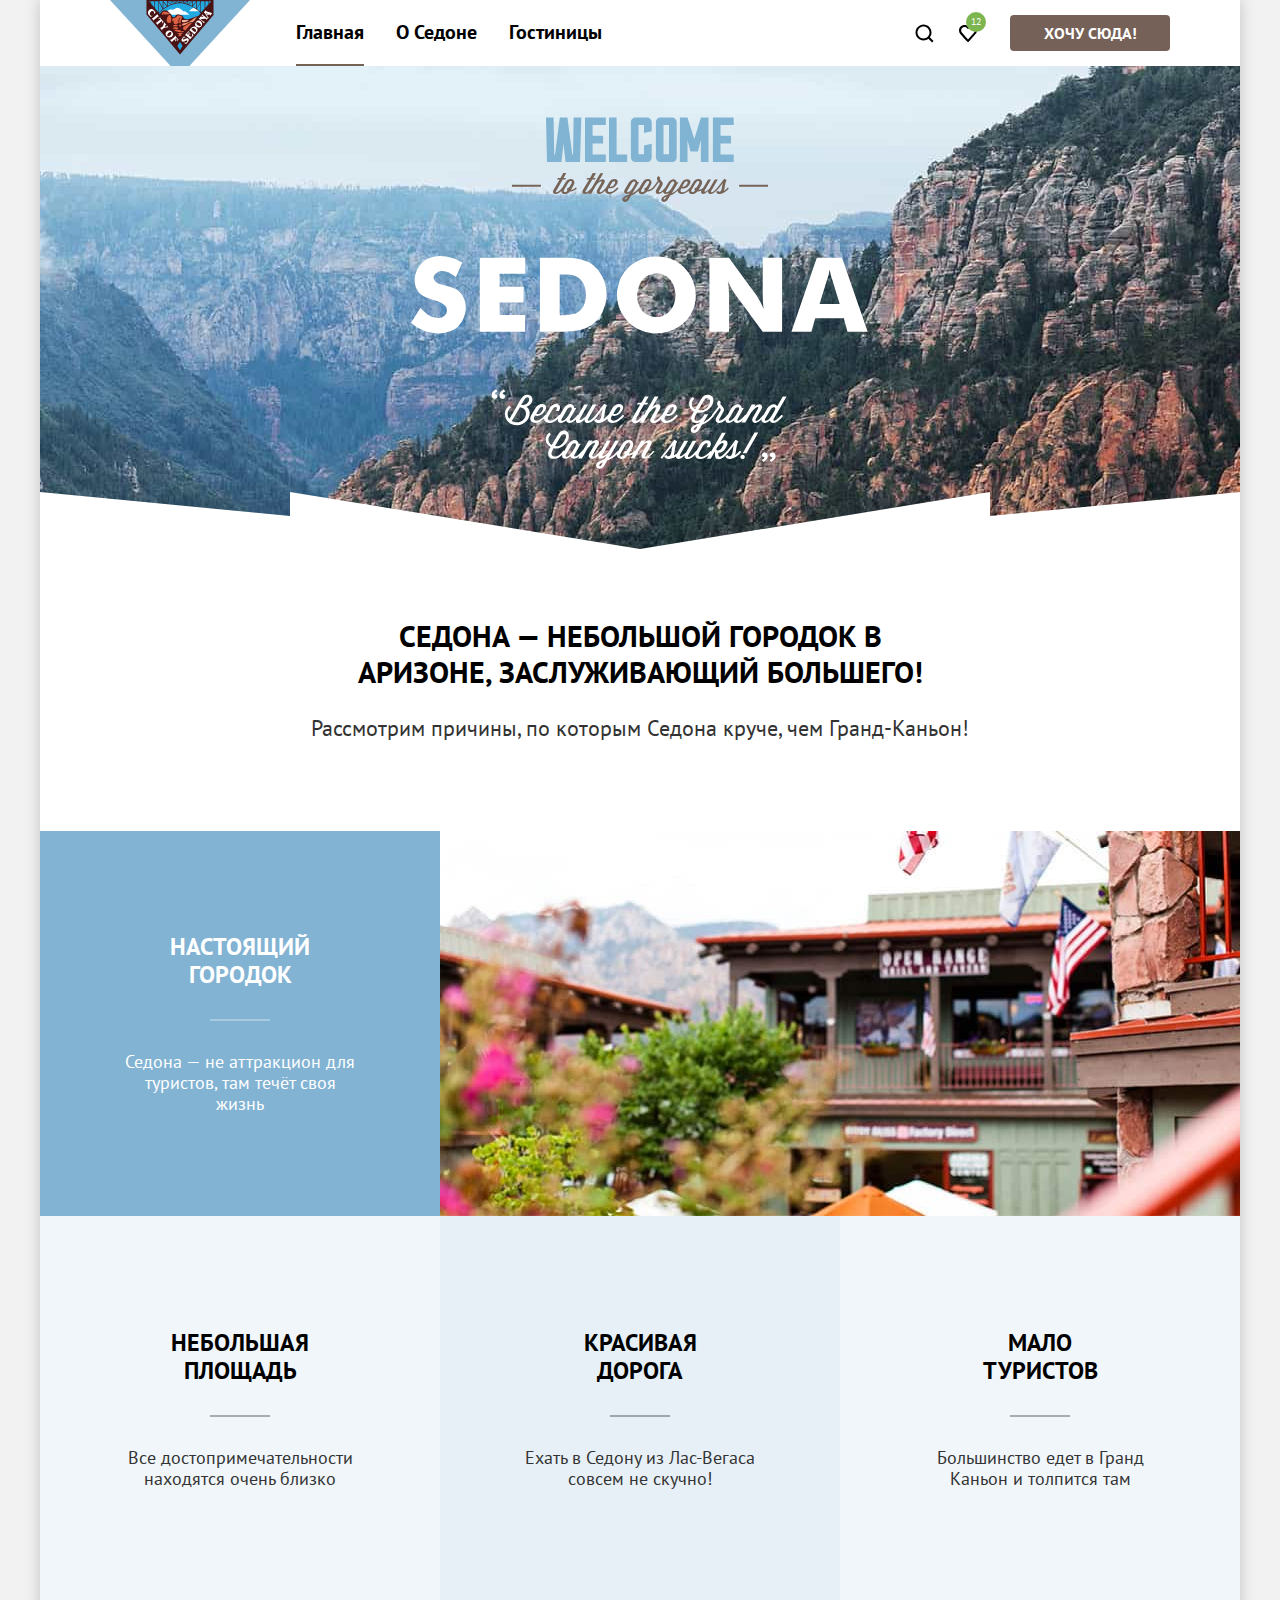
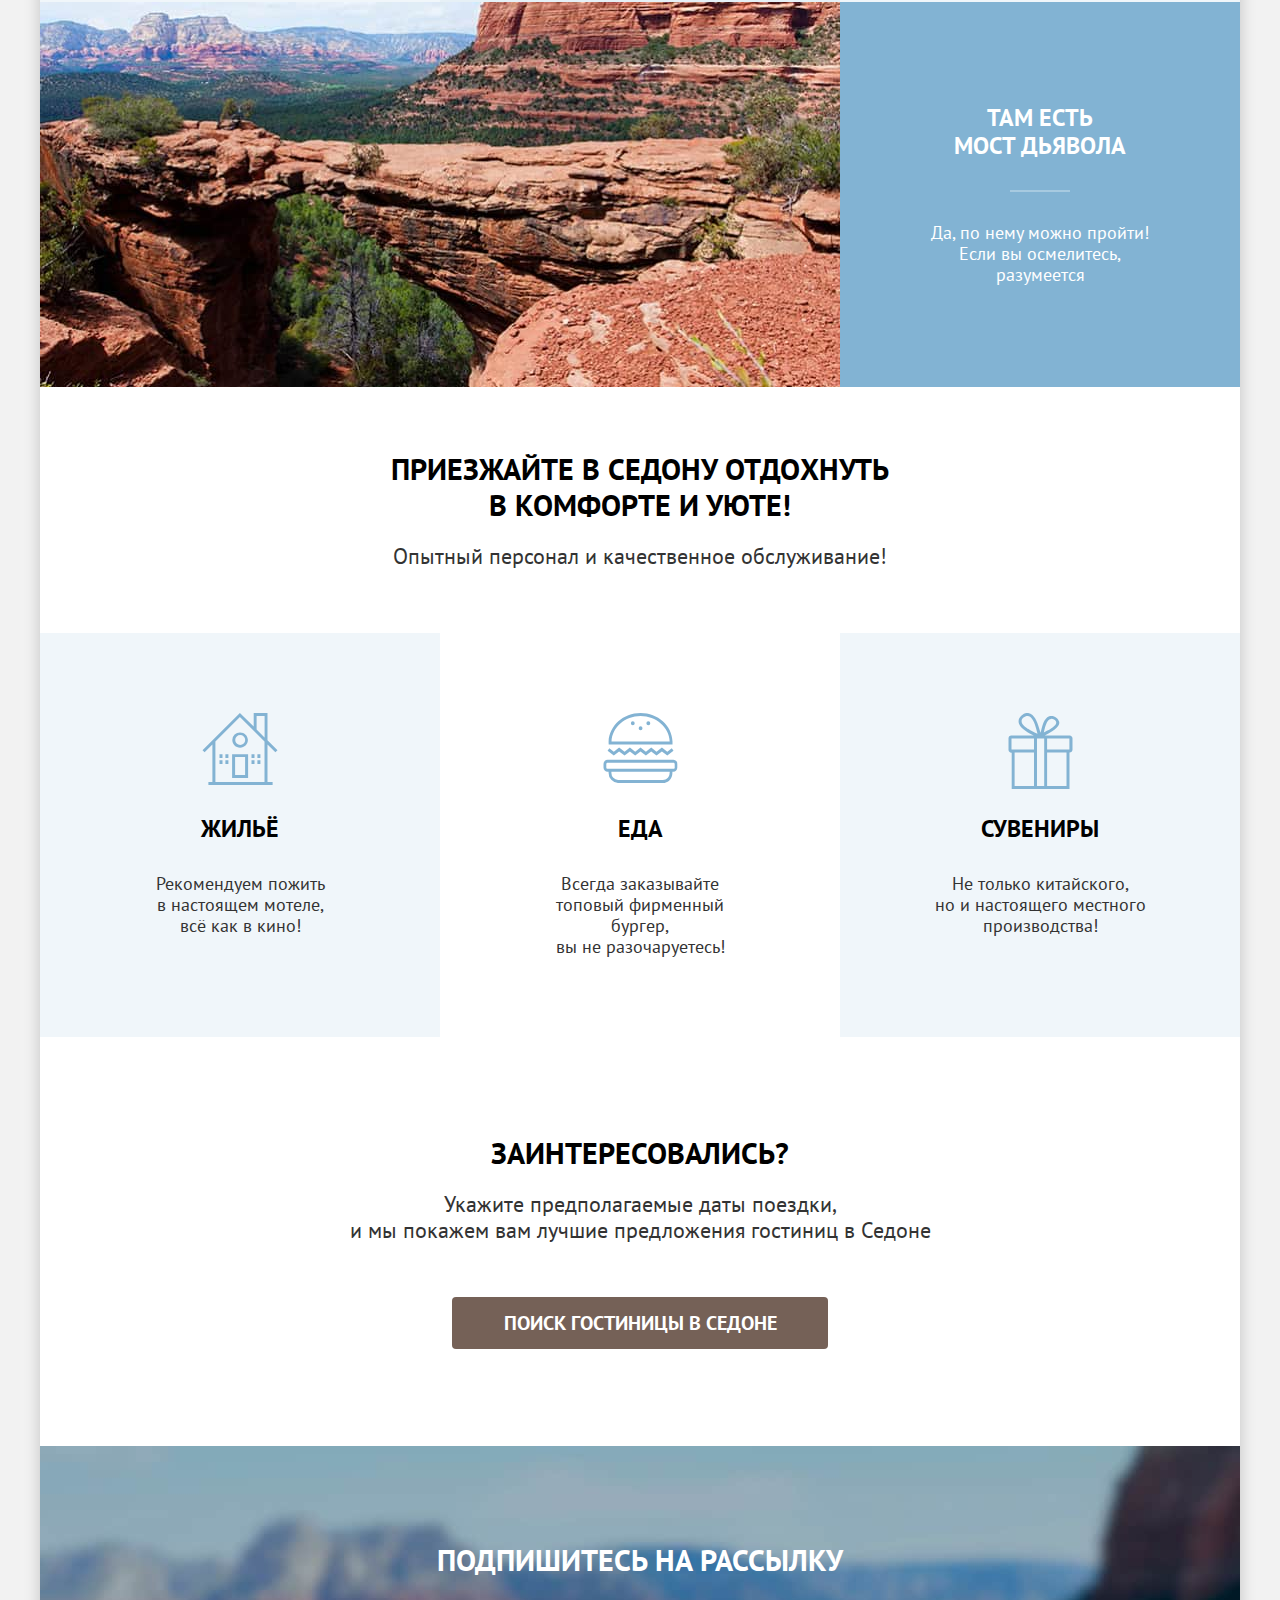
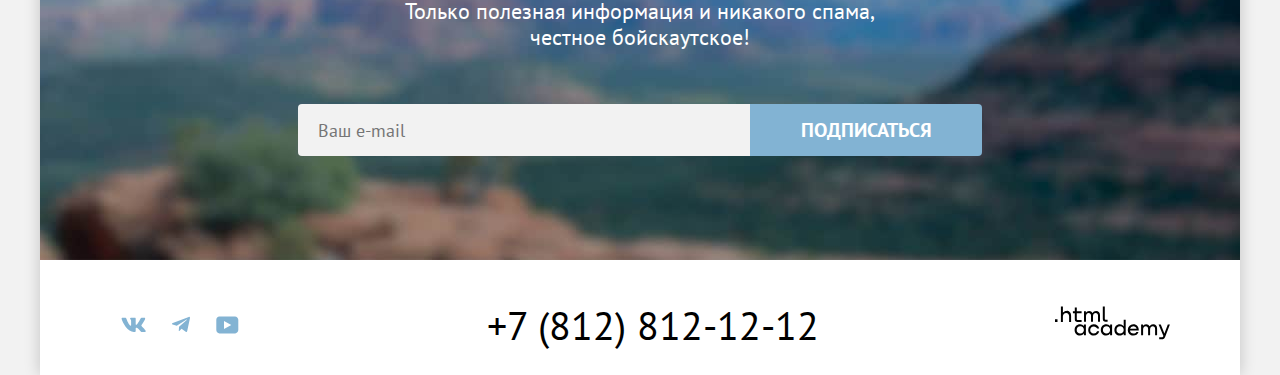
==== commit c17c797d: "Завершает верстку всех компонентов" ====
--- a/index.html
+++ b/index.html
@@ -41,24 +41,24 @@
             </ul>
 
             <ul class="navigation-user list-reset">
-              <li class="navigation-user-item user-icon search-icon">
-                <a class="navigation-link navigation-user-link" href="#">
+              <li class="navigation-user-item">
+                <a class="navigation-user-link search-icon" href="#">
                   <span class="visually-hidden">Поиск</span>
                 </a>
               </li>
-              <li class="navigation-user-item user-icon likes-icon">
-                <a class="navigation-link navigation-user-link" href="#">
+              <li class="navigation-user-item">
+                <a class="navigation-user-link likes-icon" href="#">
                   <span class="visually-hidden">Сохраненное</span>
+                  <span class="number-of-likes">12</span>
                 </a>
               </li>
 
               <li class="navigation-user-item navigation-link-button-block">
                 <a
-                  class="navigation-link-button navigation-user-link button primary-button"
+                  class="navigation-link-button button primary-button"
                   href="#"
                   type="button"
-                >
-                  <span class="registration">Хочу сюда!</span>
+                  >Хочу сюда!
                 </a>
               </li>
             </ul>
@@ -78,15 +78,16 @@
 
       <section class="advantages">
         <h2 class="visually-hidden advantages-title">Приемущества</h2>
-        <div class="advantages-preview">
-          <h3 class="advantages-preview-title">
-            Седона — небольшой городок в Аризоне, заслуживающий большего!
-          </h3>
-          <p class="stiled-paragraph">
-            Рассмотрим причины, по которым Седона круче, чем Гранд-Каньон!
-          </p>
+        <div class="container">
+          <div class="advantages-preview">
+            <h3 class="advantages-preview-title">
+              Седона — небольшой городок в Аризоне, заслуживающий большего!
+            </h3>
+            <p class="stiled-paragraph">
+              Рассмотрим причины, по которым Седона круче, чем Гранд-Каньон!
+            </p>
+          </div>
         </div>
-
         <ul class="advantages-list list-reset">
           <li class="advantages-item advantages-item-wide">
             <div class="advantages-wide-column advantages-description-column">
@@ -140,7 +141,10 @@
             class="advantages-item advantages-item-wide advantages-item-wide-reverse"
           >
             <div class="advantages-wide-column advantages-description-column">
-              <h3 class="advantages-item-title">Там есть мост дьявола</h3>
+              <h3 class="advantages-item-title">
+                Там есть<br />
+                мост дьявола
+              </h3>
               <p
                 class="advantages-item-paragraph advantages-item-paragraph-wide"
               >
@@ -167,26 +171,6 @@
         </div>
         <ul class="service-list list-reset">
           <li class="service-item service-item-housing clear">
-            <svg
-              xmlns="http://www.w3.org/2000/svg"
-              class="service-list-image"
-              width="76"
-              height="72"
-              fill="none"
-            >
-              <path
-                fill="#83B3D3"
-                d="M30.1 65h16V41.2h-16V65Zm3-20.9h10v18h-10v-18Z"
-              />
-              <path
-                fill="#83B3D3"
-                d="m73.4 39.3 2.1-2.1-10-9.9V0H51.7v13.6L37.9 0 .5 37.2l2.1 2.1 7.8-7.8v37.6h-4V72h64.2v-2.9h-5.1V31.5l7.9 7.8ZM62.5 69.1H13.4V28.5L37.9 4.1l24.6 24.4v40.6Zm0-44.7-7.9-7.9V2.9h8v21.5Z"
-              />
-              <path
-                fill="#83B3D3"
-                d="M30.3 27.1c0 4.3 3.5 7.7 7.8 7.7s7.8-3.5 7.8-7.7c0-4.3-3.5-7.7-7.8-7.7a7.7 7.7 0 0 0-7.8 7.7Zm7.9-5a5 5 0 0 1 5 4.9 5 5 0 0 1-5 4.9 5 5 0 0 1-5-4.9 5 5 0 0 1 5-4.9ZM20.5 41.2h-3v3.9h3v-3.9ZM26.4 41.2h-3v3.9h3v-3.9ZM20.5 47.2h-3v3.9h3v-3.9ZM26.4 47.2h-3v3.9h3v-3.9ZM52.5 41.2h-3v3.9h3v-3.9ZM58.4 41.2h-3v3.9h3v-3.9ZM52.5 47.2h-3v3.9h3v-3.9ZM58.4 47.2h-3v3.9h3v-3.9Z"
-              />
-            </svg>
             <h3 class="service-item-title">Жильё</h3>
 
             <p class="service-item-paragraph stiled-paragraph">
@@ -196,22 +180,6 @@
             </p>
           </li>
           <li class="service-item service-item-food">
-            <svg
-              xmlns="http://www.w3.org/2000/svg"
-              class="service-list-image"
-              width="75"
-              height="70"
-              fill="none"
-            >
-              <path
-                fill="#83B3D3"
-                d="M70.6 46.7h-66A4.2 4.2 0 0 0 .5 51v3.5c0 2.4 1.9 4.3 4.1 4.3h1v1.1A10 10 0 0 0 15 70h44.7c5.4 0 9.7-4.5 9.7-10.1v-1.1h.9c2.3 0 4-1.9 4-4.3V51a4 4 0 0 0-3.8-4.3Zm-4 13.2c0 3.9-3 7-6.7 7H15.1a7 7 0 0 1-6.7-7v-1.1h58.3v1.1Zm5.2-5.4c0 .7-.6 1.3-1.2 1.3h-66c-.8 0-1.3-.6-1.3-1.3V51c0-.7.6-1.3 1.2-1.3h66c.7 0 1.2.6 1.2 1.3v3.5ZM16.1 38.4l5.5 4.1 5.3-4.1 5.3 4.1 5.3-4.1 5.4 4.1 5.3-4.1 5.3 4.1 5.4-4.1 5.4 4.1 6.2-4.7-1.7-2.5-4.5 3.4-5.4-4.1-5.4 4.1-5.3-4.1-5.3 4.1-5.4-4.1-5.3 4.1-5.3-4.1-5.3 4.1-5.5-4.1-5.3 4.1-4.5-3.4-1.7 2.5 6.2 4.7 5.3-4.1ZM8.5 31.5h61V28.4C69 12.7 54.9 0 37.6 0S6.3 12.7 5.6 28.5v1.2l.1 1.8h3ZM37.5 3c15.7 0 28.6 11.3 29.2 25.5H8.5C9.1 14.4 22 3 37.5 3Z"
-              />
-              <path
-                fill="#83B3D3"
-                d="M37.6 17.3a2 2 0 0 0 1.9-2 2 2 0 0 0-2-2 2 2 0 0 0-1.8 2c0 1.1.8 2 1.9 2ZM29.8 12.2a2 2 0 0 0 1.9-2 2 2 0 0 0-2-2 2 2 0 0 0-1.8 2c0 1.1.8 2 1.9 2ZM45.3 12.2a2 2 0 0 0 2-2 2 2 0 0 0-2-2 2 2 0 0 0-1.9 2c0 1.1.9 2 2 2Z"
-              />
-            </svg>
             <h3 class="service-item-title">Еда</h3>
 
             <p class="service-item-paragraph stiled-paragraph">
@@ -221,18 +189,6 @@
             </p>
           </li>
           <li class="service-item service-item-souvenirs clear">
-            <svg
-              xmlns="http://www.w3.org/2000/svg"
-              class="service-list-image"
-              width="65"
-              height="76"
-              fill="none"
-            >
-              <path
-                fill="#83B3D3"
-                d="M61.6 22.5H36.8c13.8-7 14.9-11.3 14.4-13.7-1.2-4-5.7-7-10-5.5-5.6 2.2-7.1 10.5-8.6 16.5-2-6.1-3.8-13.8-8.2-17.8a7.3 7.3 0 0 0-5.8-2c-4 .4-9.8 5.5-7.5 11 2.3 5.5 9.7 8.9 14.6 11.6H3.4a2.9 2.9 0 0 0-2.9 2.9v11.3c0 1.6 1.3 2.9 2.9 2.9h.3V76h57.8V39.6h.1c1.6 0 2.9-1.3 2.9-3V25.5c0-1.6-1.3-3-2.9-3ZM42.9 5.9c2.1-.3 5 1.3 5.3 3.2.4 2.8-3.4 5.3-5.1 6.4-2.5 1.7-4.9 2.6-7.3 4 .9-3.6 2.5-13 7.1-13.6ZM20 15.9c-2.2-1.5-6.5-4.4-6.4-7.8.1-3.7 5.7-6.7 8.8-4 3.9 3.5 5.7 11.2 7.1 16.7-3.2-1.5-6.3-2.8-9.5-5ZM26 73H6.6V39.6H26V73Zm0-36.5H3.5v-11H26v11Zm10.2 0V73H29V25.6h7.2v10.9ZM58.5 73H39.1V39.6h19.4V73Zm2.9-36.5H39.1v-11h22.3v11Z"
-              />
-            </svg>
             <h3 class="service-item-title">Сувениры</h3>
 
             <p class="service-item-paragraph stiled-paragraph">
@@ -245,8 +201,8 @@
       </section>
       <section class="search">
         <h2 class="search-title">Заинтересовались?</h2>
-        <p class="search-paragraph">
-          Укажите предполагаемые даты поездки,и мы покажем вам лучшие
+        <p class="search-paragraph stiled-paragraph">
+          Укажите предполагаемые даты поездки,<br />и мы покажем вам лучшие
           предложения гостиниц в Седоне
         </p>
         <a class="button primary-button search-button" href="#" type="button"
@@ -255,8 +211,9 @@
       </section>
       <section class="newsteller newsteller-main">
         <h2 class="newsteller-title">Подпишитесь на рассылку</h2>
-        <p class="newsteller-paragraph">
-          Только полезная информация и никакого спама, честное бойскаутское!
+        <p class="newsteller-paragraph stiled-paragraph">
+          Только полезная информация и никакого спама,<br />
+          честное бойскаутское!
         </p>
         <form
           class="newsteller-form"
@@ -286,7 +243,7 @@
 
     <footer class="page-footer">
       <div class="container">
-        <div class="footer-wraper">
+        <div class="footer-wrapper">
           <section class="footer-social">
             <h2 class="page-footer-title visually-hidden">Как нас найти</h2>
             <ul class="footer-social-list list-reset">
@@ -354,13 +311,13 @@
           <section class="footer-contacts">
             <h2 class="visually-hidden">Наш номер телефона</h2>
             <a class="footer-contacts-address-phone" href="tel:+78005558628"
-              >+7 812 812-12-12</a
+              >+7 (812) 812-12-12</a
             >
           </section>
           <section>
             <div class="footer-html-logo">
               <h2 class="visually-hidden">Логотип подвала Сайта</h2>
-              <a href="https://htmlacademy.ru/">
+              <a href="https://htmlacademy.ru/" class="html-logo">
                 <svg
                   xmlns="http://www.w3.org/2000/svg"
                   width="115"
@@ -368,7 +325,6 @@
                   fill="none"
                 >
                   <path
-                    class="html-logo"
                     fill="#000"
                     d="M0 13.3v2.6h2.5v-2.6H0ZM11.6 4.9c-1.6 0-2.8.7-3.6 1.7h-.1V.4h-2v15.5h2v-5.3C7.9 8.5 9.2 7 11.2 7c1.8 0 2.9 1.4 2.9 3.2v5.7h2V9.8c.1-3-1.8-5-4.5-5ZM26.6 5.2h-4.8V1.5h-2v3.8h-1.9v2h1.9v6c0 1.7 1 2.7 2.7 2.7h4.1v-2h-3.7c-.7 0-1.1-.4-1.1-1.1V7.2h4.8v-2ZM41.1 5c-1.6 0-2.9.8-3.5 2h-.1a3.7 3.7 0 0 0-3.4-2c-1.4 0-2.5.8-3.1 1.8h-.1V5.2H29v10.6h2v-5.4c0-2 1-3.5 2.6-3.5 1.5 0 2.4 1 2.4 2.6v6.3h2v-5.6c0-2.4 1.4-3.3 2.6-3.3 1.5 0 2.4 1 2.4 2.6v6.3h2V9.3c.1-2.5-1.4-4.3-3.9-4.3ZM47.8 13c0 1.8 1 2.8 2.8 2.8h2v-2h-1.7c-.7 0-1.1-.4-1.1-1.1V.4h-2V13ZM28.9 20a4.9 4.9 0 0 0-3.9-1.7c-3.1 0-5.4 2.3-5.4 5.6s2.3 5.6 5.4 5.6c1.8 0 3-.8 3.8-2h.1v1.7h2V18.6h-2V20Zm-3.6 7.5a3.5 3.5 0 0 1-3.6-3.6c0-2 1.4-3.6 3.6-3.6s3.6 1.6 3.6 3.6c0 1.9-1.4 3.6-3.6 3.6ZM44.2 22.4c-.5-2.4-2.6-4.1-5.4-4.1a5.4 5.4 0 0 0-5.6 5.6c0 3 2.2 5.6 5.6 5.6 2.8 0 4.9-1.8 5.4-4.2h-2.1a3.4 3.4 0 0 1-3.3 2.3 3.5 3.5 0 0 1-3.6-3.6c0-2 1.4-3.6 3.6-3.6 1.6 0 2.8 1 3.3 2.2h2.1v-.2ZM55.1 20a4.9 4.9 0 0 0-3.9-1.7c-3.1 0-5.4 2.3-5.4 5.6s2.3 5.6 5.4 5.6c1.8 0 3-.8 3.8-2h.1v1.7h2V18.6h-2V20Zm-3.6 7.5a3.5 3.5 0 0 1-3.6-3.6c0-2 1.4-3.6 3.6-3.6s3.6 1.6 3.6 3.6c0 1.9-1.5 3.6-3.6 3.6ZM68.7 20.2a5 5 0 0 0-3.9-2c-3.1 0-5.4 2.4-5.4 5.7 0 3.3 2.2 5.6 5.4 5.6 1.7 0 3-.8 3.8-1.8h.1v1.5h2V13.8h-2v6.4Zm-3.6 7.3a3.5 3.5 0 0 1-3.6-3.6c0-2 1.4-3.6 3.6-3.6s3.6 1.6 3.6 3.6c-.1 2-1.5 3.6-3.6 3.6ZM78.3 18.3a5.4 5.4 0 0 0-5.5 5.6c0 3 2.1 5.6 5.5 5.6 2.5 0 4.5-1.3 5.2-3.6h-2.1c-.5 1-1.6 1.6-3 1.6-1.9 0-3.3-1.3-3.4-3h8.8c.2-3.5-2-6.2-5.5-6.2Zm0 1.9c1.7 0 3 1 3.3 2.6h-6.5a3.2 3.2 0 0 1 3.2-2.6ZM98.2 18.3a4 4 0 0 0-3.6 2h-.1c-.6-1.2-1.8-2-3.4-2-1.4 0-2.5.7-3.1 1.8v-1.5h-1.9v10.6h2v-5.4c0-2 1-3.4 2.6-3.5 1.5 0 2.4 1 2.4 2.6v6.3h2v-5.6c0-2.4 1.4-3.3 2.6-3.3 1.5 0 2.4 1 2.4 2.6v6.3h2v-6.5c.1-2.6-1.4-4.4-3.9-4.4ZM109.4 27.4l-3.6-9h-2.2l4.8 11.7c-.3.9-.7 1.2-1.7 1.2h-2.5v2h2.5c1.8 0 2.8-.8 3.5-2.6l4.7-12.2h-2.1l-3.4 8.9Z"
                   />
@@ -379,5 +335,179 @@
         </div>
       </div>
     </footer>
+
+    <div class="modal-container modal-container-close">
+      <div class="modal modal-reservation">
+        <button class="modal-close-button">
+          <span class="visually-hidden">Закрыть</span>
+        </button>
+        <section class="modal-content">
+          <h2 class="modal-title">Поиск гостиницы в Седоне</h2>
+          <form
+            class="form-reservation"
+            action="https://echo.htmlacademy.ru/"
+            method="post"
+          >
+            <p class="filed-group reservation-form-date">
+              <label class="modal-form-label" for="reservation-start"
+                >Дата заезда:</label
+              >
+
+              <input
+                class="modal-form-input modal-data-input"
+                type="text"
+                id="reservation-start"
+                name="reservation-start"
+                value="27 апреля 2020"
+                placeholder="Укажите дату"
+              />
+              <span class="modal-error modal-hint">
+                Мы не можем отправить вас в прошлое.
+              </span>
+            </p>
+            <div class="filed-group reservation-form-date">
+              <label class="modal-form-label" for="reservation-end"
+                >Дата выезда:</label
+              >
+
+              <input
+                class="modal-form-input modal-data-input"
+                type="text"
+                id="reservation-end"
+                name="reservation-end"
+                value="1 сентября 2023"
+                placeholder="Укажите дату"
+              />
+              <span class="modal-hint">
+                На эти даты есть свободные номера. Пока есть.
+              </span>
+            </div>
+
+            <div class="people-number-wrapper">
+              <div class="filed-group reservation-form-date people-number">
+                <span>Взрослые:</span>
+                <div class="modal-input-number-wrapper">
+                  <button class="modal-form-number-button reduce-button">
+                    <svg
+                      class="people-svg"
+                      width="20"
+                      height="20"
+                      viewBox="0 0 20 20"
+                      fill="currentColor"
+                      xmlns="http://www.w3.org/2000/svg"
+                    >
+                      <path d="M3 9V11H17V9H3Z" fill="#7561573d" />
+                    </svg>
+                  </button>
+                  <label class="modal-form-label" for="adults">
+                    <input
+                      class="modal-form-input field-people"
+                      type="number"
+                      id="adults"
+                      value="2"
+                      min="1"
+                      max="99"
+                      name="adults"
+                  /></label>
+                  <button class="modal-form-number-button add-button">
+                    <svg
+                      class="people-svg"
+                      width="20"
+                      height="20"
+                      viewBox="0 0 20 20"
+                      fill="currentColor"
+                      xmlns="http://www.w3.org/2000/svg"
+                    >
+                      <path
+                        d="M17 9H11V3H9V9H3V11H9V17H11V11H17V9Z"
+                        fill="#7561573d"
+                      />
+                    </svg>
+                  </button>
+                </div>
+              </div>
+
+              <div class="filed-group reservation-form-date people-number">
+                <div class="modal-child-wrapper">
+                  <span>Дети:</span>
+                  <span class="tooltip">
+                    <button
+                      class="tooltip-toggle"
+                      aria-labelledby="tooltip-label-date"
+                    >
+                      <svg
+                        class="tooltip-icon"
+                        width="20"
+                        height="20"
+                        viewBox="0 0 20 20"
+                        fill="currentColor"
+                        xmlns="http://www.w3.org/2000/svg"
+                      >
+                        <path
+                          fill-rule="evenodd"
+                          clip-rule="evenodd"
+                          d="M9 4H11V6H9V4ZM11 16H9V7H11V16Z"
+                          fill="white"
+                        />
+                      </svg>
+                    </button>
+                    <span
+                      class="tooltip-text"
+                      role="tooltip"
+                      id="tooltip-label-date"
+                    >
+                      Укажите количество детей, которые будут с вами, возраст
+                      которых от 6 до 18 лет. Дети до 6 лет размещаются
+                      бесплатно.</span
+                    >
+                  </span>
+                </div>
+                <div class="modal-input-number-wrapper">
+                  <button class="modal-form-number-button reduce-button">
+                    <svg
+                      class="people-svg"
+                      width="20"
+                      height="20"
+                      viewBox="0 0 20 20"
+                      fill="currentColor"
+                      xmlns="http://www.w3.org/2000/svg"
+                    >
+                      <path d="M3 9V11H17V9H3Z" fill="#7561573d" />
+                    </svg>
+                  </button>
+                  <label class="modal-form-label" for="adults">
+                    <input
+                      class="modal-form-input field-people"
+                      type="number"
+                      id="adults"
+                      name="adults"
+                      value="2"
+                      max="99"
+                      min="0"
+                  /></label>
+                  <button class="modal-form-number-button add-button">
+                    <svg
+                      class="people-svg"
+                      width="20"
+                      height="20"
+                      viewBox="0 0 20 20"
+                      fill="currentColor"
+                      xmlns="http://www.w3.org/2000/svg"
+                    >
+                      <path
+                        d="M17 9H11V3H9V9H3V11H9V17H11V11H17V9Z"
+                        fill="#7561573d"
+                      />
+                    </svg>
+                  </button>
+                </div>
+              </div>
+            </div>
+
+            <button type="submit" class="modal-submit-button">Найти</button>
+          </form>
+        </section>
+      </div>
+    </div>
   </body>
 </html>
--- a/styles/styles.css
+++ b/styles/styles.css
@@ -46,12 +46,21 @@
 .stiled-paragraph {
   color: #333333;
   margin: 0;
+  line-height: 26px;
+  font-size: 22px;
+}
+
+.advantages-item-paragraph {
+  font-size: 18px;
+  line-height: 21px;
 }
 
 .advantages-item-paragraph-wide {
   color: #ffffff;
   padding: 0;
   margin: 0;
+  font-size: 18px;
+  line-height: 21px;
 }
 
 .page-container {
@@ -146,15 +155,6 @@
   margin-top: 0;
   margin-bottom: 0;
   align-items: center;
-}
-
-.user-icon {
-  width: 44px;
-  background: 50% 50%;
-
-  background-repeat: no-repeat;
-  display: block;
-  justify-items: center;
 }
 
 .navigation-link {
@@ -170,20 +170,42 @@
 
 .navigation-user-link {
   margin: 0;
+  padding: 22px 12px;
+  background: 50% 50%;
+  width: 20px;
+  height: 20px;
+  background-repeat: no-repeat;
+  display: block;
+  box-sizing: content-box;
 }
 
 .search-icon {
   background-image: url(../images/header/icons/search.svg);
-  display: inline-block;
 }
 
 .likes-icon {
   background-image: url(../images/header/icons/likes.svg);
   position: relative;
-  display: inline-block;
-}
-
-.likes-icon::before {
+}
+
+.number-of-likes {
+  color: #ffffff;
+  position: absolute;
+  background-color: #7db54f;
+  border-radius: 50%;
+  width: 20px;
+  height: 20px;
+  line-height: 10px;
+  font-size: 10px;
+  font-weight: 400;
+  text-align: center;
+  padding: 5px 4px;
+  left: 20px;
+  top: 11px;
+  right: 4px;
+}
+
+/* .likes-icon::before {
   position: absolute;
   content: "12";
   color: #ffffff;
@@ -196,7 +218,7 @@
   font-weight: 400;
   text-align: center;
   margin-left: 20px;
-}
+} */
 
 .button {
   font-family: "PT Sans";
@@ -223,6 +245,7 @@
   text-align: center;
   padding: 51px 371px 82px;
   background-position: center bottom, center top;
+  height: 483px;
 }
 
 /* .hero-flag-decoration {
@@ -232,20 +255,21 @@
 
 .advantages {
   text-align: center;
-  align-items: center;
 }
 
 .advantages-preview {
   display: flex;
   flex-direction: column;
   background-color: #ffffff;
-  padding: 69px 275px;
+  padding: 69px 0;
   text-align: center;
   gap: 25px;
+  align-items: center;
+  font-size: 22px;
 }
 
 .advantages-preview-title {
-  color: #00000033;
+  color: #000000;
   font-size: 30px;
   font-weight: 700;
   line-height: 36px;
@@ -277,12 +301,13 @@
   margin: 0;
   padding: 0;
   flex-wrap: wrap;
+  padding-top: 21px;
 }
 
 .advantages-item {
   /* display: flex;
   flex-direction: column; */
-  padding: 103px 85px;
+  padding: 113px 85px;
   width: 400px;
 }
 
@@ -309,18 +334,19 @@
 .advantages-wide-column {
   display: flex;
   flex-direction: column;
-  gap: 60px;
+  gap: 62px;
   width: 400px;
-
   padding: 0 85px;
   text-align: center;
   margin-top: 102px;
+  position: relative;
 }
 
 .advantages-normal-column {
   display: flex;
   flex-direction: column;
-  gap: 60px;
+  gap: 62px;
+  position: relative;
 }
 
 .advantages-wide-column-text {
@@ -335,27 +361,29 @@
   content: "";
   background: #000000;
   opacity: 0.3;
-  order: 2;
-  margin-top: 86px;
-  margin-left: 85px;
+
+  top: 86px;
+  left: 85px;
 }
 
 .advantages-wide-column::before {
   color: #ffffff4d;
   background: #ffffff;
-  opacity: 0.3;
+  left: 170px;
 }
 
 .search {
   margin: 0;
   text-align: center;
-  padding: 96px 304px;
+  padding: 98px 304px 97px;
 }
 
 .search-title {
   margin: 0;
   padding: 0;
   text-transform: uppercase;
+  font-size: 30px;
+  line-height: 36px;
 }
 
 .search-paragraph {
@@ -388,6 +416,8 @@
   margin: 0;
   text-transform: uppercase;
   line-height: 36px;
+  line-height: 36px;
+  font-size: 30px;
 }
 
 .service-list {
@@ -410,14 +440,13 @@
 
 .service-item-paragraph {
   width: 230px;
-}
-
-/* .service-list-image {
-  order: -1;
-} */
-
-/* .service-item-housing {
+  font-size: 18px;
+  line-height: 21px;
+}
+
+.service-item-housing {
   background-image: url(../images/index-page/service/hausing.svg);
+  background-repeat: no-repeat;
 }
 
 .service-item-food {
@@ -428,10 +457,11 @@
 .service-item-souvenirs {
   background-image: url(../images/index-page/service/souvenirs.svg);
   background-repeat: no-repeat;
-} */
+}
 
 .service-item-title {
-  margin: 0;
+  margin-top: 102px;
+  margin-bottom: 0;
   padding: 0;
   font-size: 24px;
   line-height: 28px;
@@ -457,11 +487,14 @@
   padding: 0;
   text-transform: uppercase;
   margin-bottom: 20px;
+  font-size: 30px;
+  line-height: 36px;
 }
 
 .newsteller-paragraph {
   margin-top: 0;
   margin-bottom: 54px;
+  color: #ffffff;
 }
 
 .newsteller-form {
@@ -474,6 +507,8 @@
 }
 
 .field {
+  font-size: 18px;
+  line-height: 24px;
   padding: 12px 20px;
   display: flex;
   width: 452px;
@@ -481,6 +516,7 @@
   background-color: #f2f2f2;
   border: none;
   border-radius: 4px 0px 0px 4px;
+  font-family: inherit;
 }
 
 .newsteller-button {
@@ -509,6 +545,20 @@
 
 .breadcrumbs-link {
   cursor: pointer;
+  font-size: 16px;
+  line-height: 21px;
+}
+
+.breadcrumbs-link:hover {
+  opacity: 60%;
+}
+
+/* .breadcrumbs-link:focus {
+  opacity: 60%;
+} */
+
+.breadcrumbs-link:active {
+  opacity: 30%;
 }
 
 .hotel-filter {
@@ -517,7 +567,7 @@
   background-image: url(../images/catalog-page/filter.jpg);
   background-repeat: no-repeat;
   background-size: cover;
-  padding: 35px 0 70px;
+  padding: 32px 0 70px;
 }
 
 .hotel-filter-form {
@@ -546,9 +596,82 @@
 }
 
 .hotel-filter-radio {
-  width: 150.426px;
+  width: 146px;
   padding: 0;
   margin-left: auto;
+}
+
+input {
+  display: none;
+  cursor: pointer;
+}
+
+input::-webkit-outer-spin-button,
+input::-webkit-inner-spin-button {
+  -webkit-appearance: none;
+  margin: 0;
+}
+
+input[type="number"] {
+  -moz-appearance: textfield;
+}
+
+.conveniences {
+  position: relative;
+  display: block;
+  padding-left: 36px;
+  cursor: pointer;
+}
+
+.conveniences-label {
+  font-size: 18px;
+  font: inherit;
+  font-weight: 400;
+  line-height: 23px;
+}
+
+.conveniences-mark {
+  position: absolute;
+  top: 2px;
+  left: 0;
+  width: 20px;
+  height: 20px;
+  background-color: #fff;
+  border: none;
+  border-radius: 25%;
+}
+
+.conveniences-input[type="checkbox"]:checked + .conveniences-mark {
+  background-image: url("../images/catalog-page/tick.svg");
+  background-repeat: no-repeat;
+  background-position: center;
+}
+
+.conveniences-input[type="radio"] + .conveniences-mark {
+  border-radius: 50%;
+}
+
+.conveniences-input[type="radio"]:checked + .conveniences-mark::before {
+  position: absolute;
+  top: 5px;
+  left: 5px;
+  width: 10px;
+  height: 10px;
+  background-color: #3f5e72;
+  border-radius: 50%;
+  content: "";
+}
+
+.conveniences:hover {
+  opacity: 0.6;
+}
+
+.conveniences:focus {
+  border: 3px solid #83b3d3;
+}
+
+.conveniences:active {
+  opacity: 0.3;
 }
 
 .left-hotel-filter-group {
@@ -581,13 +704,39 @@
   width: 143px;
   height: 48px;
   padding: 12px 20px;
+  padding-right: 40px;
   justify-content: space-between;
-
+  font: inherit;
   font-size: 18px;
   font-weight: 700;
   line-height: 24px;
 }
 
+.price-number:hover {
+  background-color: #e6e6e6;
+}
+
+.price-number:focus {
+  background-color: #e6e6e6;
+  border: #83b3d3;
+}
+
+.price-number-min,
+.price-number-max {
+  position: relative;
+}
+
+.price-number-min span,
+.price-number-max span {
+  color: #0000004d;
+  font-size: 18px;
+  line-height: 23px;
+  position: absolute;
+  right: 20px;
+  top: 50%;
+  transform: translateY(-50%);
+}
+
 .hotel-filter-price-block {
   display: flex;
   justify-content: space-between;
@@ -602,6 +751,60 @@
 .highest-price {
   border-radius: 0px 4px 4px 0px;
   border-style: hidden;
+}
+
+.range-scale-wrap {
+  position: relative;
+  height: 4px;
+  margin-top: 43px;
+}
+
+.range-scale {
+  position: absolute;
+  width: 100%;
+  height: 4px;
+  background-color: #ffffff;
+  opacity: 0.3;
+}
+
+.range-bar {
+  position: absolute;
+  height: 4px;
+  background-color: #ffffff;
+  z-index: 2;
+}
+
+.range-toggle {
+  position: absolute;
+  width: 20px;
+  height: 20px;
+  background-color: #ffffff;
+  border: none;
+  border-radius: 25%;
+  cursor: pointer;
+}
+
+.range-toggle:hover {
+  background-color: #fff;
+}
+
+.range-toggle:focus {
+  border: 4px #83b3d3;
+}
+
+.range-toggle:active {
+  background-color: #fff;
+  border: 2px #83b3d3;
+}
+
+.toggle-min {
+  top: -8px;
+  left: 0;
+}
+
+.toggle-max {
+  top: -8px;
+  right: 0;
 }
 
 .hotel-filter-buttons {
@@ -624,6 +827,7 @@
   font-weight: 700;
   line-height: 24px;
   margin-bottom: 32px;
+  padding: 0;
 }
 
 .hotel-filter-item {
@@ -646,18 +850,38 @@
 
 .founded-hotels {
   margin: 0;
+  font-size: 30px;
+  font-weight: 700;
+  line-height: 36px;
+  text-transform: uppercase;
 }
 
 .select-control {
+  font: inherit;
   margin-left: auto;
+  padding: 0 17px;
+  padding-right: 50px;
   height: 49px;
   border-radius: 4px;
   border: 2px solid #e5e5e5;
   margin-right: 70px;
   width: 292px;
-}
-
-.select-control:hover:focus {
+  font-size: 18px;
+  font-weight: 400;
+  line-height: 21px;
+  cursor: pointer;
+  appearance: none;
+
+  background-image: url("../images/catalog-page/arrow.svg");
+  background-repeat: no-repeat;
+  background-position: right 18px center;
+}
+
+.select-control:hover {
+  border: 2px solid #68a2ca;
+}
+
+.select-control:focus {
   border: 2px solid #68a2ca;
 }
 
@@ -719,15 +943,14 @@
 .hotel-list {
   display: grid;
   grid-template-columns: 1fr 1fr 1fr;
-  grid-column: 1 / -1;
   grid-gap: 20px;
-  margin-top: 40px;
+  margin-top: 39px;
 }
 
 .hotel-list-item {
   display: flex;
   flex-direction: column;
-  gap: 16px;
+  gap: 15px;
   padding: 20px;
   border-radius: 4px;
   border: 1px solid #e6e6e6;
@@ -740,6 +963,8 @@
 .hotel-list-item-title {
   margin: 0;
   padding: 0;
+  font-size: 24px;
+  line-height: 28px;
 }
 
 .primary-description {
@@ -748,6 +973,11 @@
   padding: 0;
   display: flex;
   justify-content: space-between;
+}
+
+.primary-description p {
+  font-size: 18px;
+  line-height: 21px;
 }
 
 .hotel-buttons-block {
@@ -774,11 +1004,14 @@
   border-radius: 4px;
   justify-content: center;
   padding: 8px;
+  font-weight: 400;
+  line-height: 20px;
+  font-size: 16px;
 }
 
 .hotel-list-item-image {
   width: 300px;
-  height: 212px;
+  height: 210px;
 }
 
 .primary-button {
@@ -812,30 +1045,27 @@
   display: flex;
   width: 160px;
   justify-content: center;
-}
-
-.registration {
-  width: 92px;
+  margin-left: 20px;
 }
 
 .secondary-button {
   background-color: #82b3d3;
 }
 
-.secondary-button:hover {
+.secondary-button:hover:not(.pagination-item-link, .pagination-item-more) {
   background-color: #68a2ca;
 }
 
-.secondary-button:focus {
+.secondary-button:focus:not(.pagination-item-link, .pagination-item-more) {
   background-color: #68a2ca;
 }
 
-.secondary-button:active {
+.secondary-button:active:not(.pagination-item-link, .pagination-item-more) {
   background-color: #82b3d3;
   color: #ffffff4d;
 }
 
-.secondary-button:disabled {
+.secondary-button:disabled:not(.pagination-item-link, .pagination-item-more) {
   background: #e5e5e5;
 }
 
@@ -889,6 +1119,8 @@
 
 .footer-contacts-address-phone {
   color: #000000;
+  font-size: 40px;
+  line-height: 40px;
   text-decoration: none;
 }
 .footer-contacts-address-phone:hover {
@@ -931,15 +1163,24 @@
   line-height: 36px;
 }
 
-.pagination-item-link:hover:not(.pagination-item-link-current) {
+.pagination-item-link:hover:not(
+    .pagination-item-link-current,
+    .pagination-item-more
+  ) {
   background-color: #68a2ca;
 }
 
-.pagination-item-link:focus:not(.pagination-item-link-current) {
+.pagination-item-link:focus:not(
+    .pagination-item-link-current,
+    .pagination-item-more
+  ) {
   background-color: #68a2ca;
 }
 
-.pagination-item-link:active:not(.pagination-item-link-current) {
+.pagination-item-link:active:not(
+    .pagination-item-link-current,
+    .pagination-item-more
+  ) {
   background-color: #82b3d3;
   color: #ffffff4d;
 }
@@ -949,13 +1190,15 @@
   color: #000000;
 }
 
-.pagination-item-more-button {
+.pagination-item-more {
   color: #000000;
-}
-
-.footer-wraper {
-  display: flex;
-  padding: 40px 0 30px;
+  background-color: #ffffff;
+  font-size: 22px;
+}
+
+.footer-wrapper {
+  display: flex;
+  padding: 45px 0 30px;
   justify-content: space-between;
   align-items: center;
 }
@@ -982,15 +1225,16 @@
   justify-content: center;
 }
 
-.social-icon:hover {
+.social-button:hover path {
   fill: #68a2ca;
 }
 
-.social-icon:active {
-  fill: #68a2ca4d;
-}
-
-.social-icon:focus {
+.social-button:active path {
+  fill: #68a2ca;
+  opacity: 0.3;
+}
+
+.social-button:focus path {
   fill: #68a2ca;
 }
 
@@ -1012,13 +1256,359 @@
   margin-left: auto;
 }
 
-.footer-html-logo:hover .html-logo {
+.html-logo:hover path {
   fill: #756157;
 }
 
-.footer-html-logo:focus .html-logo {
+.html-logo:focus path {
   fill: #756157;
 }
-.footer-html-logo:active .html-logo {
+.html-logo:active path {
   fill: #7561574d;
 }
+
+.modal-container {
+  position: fixed;
+  top: 0;
+  left: 0;
+  display: flex;
+  width: 100%;
+  height: 100%;
+  background-color: #f2f2f2d8;
+}
+
+.modal {
+  position: relative;
+  margin: auto;
+  padding: 64px 70px;
+  background-color: #ffffff;
+  border-radius: 30px;
+  box-shadow: 0px 25px 50px 0px rgba(0, 0, 0, 0.15);
+}
+
+.modal-reservation {
+  width: 717px;
+}
+
+.modal-close-button {
+  position: absolute;
+  padding: 0;
+  top: 64px;
+  right: 52px;
+  width: 52px;
+  height: 52px;
+  background-color: #f2f2f2;
+  border: none;
+  border-radius: 50%;
+  background-image: url("../images/modal/cross.svg");
+  background-repeat: no-repeat;
+  background-position: center;
+  cursor: pointer;
+}
+
+.modal-close-button:hover {
+  background-color: #e6e6e6;
+}
+
+.modal-close-button:focus {
+  background-color: #e6e6e6;
+  border: 3px solid #83b3d3;
+}
+
+.modal-close-button:active {
+  background-color: #e6e6e6;
+}
+
+.modal-title {
+  font: inherit;
+  font-size: 30px;
+  font-weight: 700;
+  line-height: 36px;
+  text-transform: uppercase;
+  margin: 0;
+  padding: 0;
+  padding-right: 40px;
+}
+
+.form-reservation {
+  margin-top: 64px;
+  display: flex;
+  flex-direction: column;
+  gap: 48px;
+}
+
+.modal-form-label {
+  max-width: 135px;
+  text-transform: capitalize;
+}
+
+.filed-group {
+  position: relative;
+  display: flex;
+  padding: 0;
+  margin: 0;
+}
+
+.modal-hint {
+  position: absolute;
+  top: 100%;
+  font-size: 16px;
+  line-height: 21px;
+  color: #333333;
+  margin-left: 137px;
+  padding: 0 20px;
+  font-weight: 400;
+  margin-top: 4px;
+}
+
+.modal-error {
+  color: #ff5757;
+}
+
+.people-number-wrapper {
+  display: flex;
+  justify-content: space-between;
+}
+
+.modal-input-number-wrapper {
+  display: flex;
+  width: 110px;
+  border-radius: 4px;
+}
+
+.modal-form-input {
+  display: block;
+  border: none;
+  width: 100%;
+  color: #000000;
+  background-color: #f2f2f2;
+  height: 48px;
+  text-align: center;
+  font-size: 18px;
+  font-weight: 700;
+  line-height: 20px;
+}
+
+.modal-data-input {
+  color: #000000;
+  width: 440px;
+  text-align: left;
+  padding: 0 20px;
+  font: inherit;
+  font-size: 18px;
+  font-weight: 700;
+  line-height: 24px;
+  background-image: url("../images/modal/calendar.svg");
+  background-repeat: no-repeat;
+  background-position: center right 20px;
+}
+.modal-data-input:default {
+  opacity: 0.6;
+}
+
+.modal-data-input:hover {
+  background-color: #e6e6e6;
+  opacity: 0.6;
+}
+
+.modal-data-input:focus {
+  opacity: 0.6;
+  border: 3px solid #83b3d3;
+  background-color: #e6e6e6;
+}
+
+/* .form-reservation {
+  display: grid;
+  grid-template-columns: 120px 115px 249px;
+  gap: 48px;
+} */
+
+.reservation-form-date {
+  font: inherit;
+  font-size: 20px;
+  font-weight: 700;
+  line-height: 24px;
+  display: flex;
+  justify-content: space-between;
+  align-items: center;
+}
+
+.people-number {
+  display: flex;
+  gap: 46px;
+}
+
+.modal-child-wrapper {
+  display: flex;
+  justify-content: space-between;
+  width: 85px;
+}
+
+.field-people {
+  padding: 14px 0;
+  width: 30px;
+  line-height: 20px;
+}
+
+.tooltip {
+  position: absolute;
+  margin-left: 60px;
+}
+
+.tooltip-toggle {
+  border: none;
+  background-color: transparent;
+  padding: 0;
+  margin: 0;
+  display: block;
+}
+
+.tooltip-icon {
+  border: none;
+  border-radius: 50%;
+  width: 26px;
+  height: 26px;
+  /* background-image: url("../images/modal/info.svg"); */
+  background-repeat: no-repeat;
+  background-position: center;
+  background-color: #83b3d3;
+  cursor: pointer;
+  position: relative;
+}
+
+.tooltip-toggle:hover + .tooltip-text,
+.tooltip-toggle:focus + .tooltip-text {
+  display: block;
+}
+
+.tooltip-text {
+  background-color: #333333;
+  color: #ffffff;
+  font-size: 16px;
+  font-weight: 400;
+  line-height: 20px;
+  text-transform: none;
+  padding: 15px 22px 18px 18px;
+  border-radius: 8px;
+  display: block;
+  width: 256px;
+  position: absolute;
+  bottom: -16px;
+  margin-bottom: 6px;
+  left: 50%;
+  transform: translate(-50%, 100%);
+  z-index: 1;
+  box-shadow: 0px 25px 50px 0px rgba(0, 0, 0, 0.15);
+  display: none;
+}
+
+.tooltip-text:after {
+  content: "";
+  background-image: url("../images/modal/tooltip-arrow.svg");
+  width: 16px;
+  height: 6px;
+  position: absolute;
+  bottom: 100%;
+  left: 0;
+  right: 3px;
+  margin-left: auto;
+  margin-right: auto;
+}
+
+.modal-form-number-button {
+  /* padding: 14px 10px; */
+  width: 40px;
+  border: none;
+  cursor: pointer;
+}
+
+.people-svg:hover path {
+  fill: #000000;
+}
+
+.people-svg:focus path {
+  fill: #000000;
+  border-radius: 4px;
+  border: 3px solid #82b3d3;
+}
+
+.people-svg:active path {
+  fill: "#756157";
+  opacity: 0.3;
+}
+
+.reduce-button {
+  /* background-image: url("../images/modal/minus.svg"); */
+  background-position: center;
+  background-repeat: no-repeat;
+  border-radius: 4px 0 0 4px;
+  position: relative;
+}
+
+/* .reduce-button::before {
+  position: absolute;
+  width: 14px;
+  height: 2px;
+  background-color: #7561574d;
+  content: "";
+  left: 14px;
+} */
+
+.add-button {
+  /* background-image: url("../images/modal/plus.svg"); */
+  background-position: center;
+  background-repeat: no-repeat;
+  border-radius: 0 4px 4px 0;
+  position: relative;
+}
+
+/* .add-button::before {
+  position: absolute;
+  width: 14px;
+  height: 2px;
+  background-color: #7561574d;
+  content: "";
+  left: 14px;
+} */
+
+/* .add-button::after {
+  position: absolute;
+  width: 14px;
+  height: 2px;
+  background-color: #7561574d;
+  content: "";
+  left: 14px;
+  transform: rotate(90deg);
+} */
+
+.modal-submit-button {
+  border-radius: 10px;
+  color: #ffffff;
+  background: #83b3d3;
+  display: block;
+  padding: 18px 5px;
+  width: 577px;
+  font-size: 20px;
+  text-align: center;
+  font-weight: 700;
+  line-height: 24px;
+  text-transform: uppercase;
+  border: none;
+  cursor: pointer;
+}
+
+.modal-submit-button:hover {
+  background: #68a2ca;
+}
+
+.modal-submit-button:focus {
+  background: #68a2ca;
+}
+.modal-submit-button:active {
+  color: #ffffff3d;
+  background: #68a2ca;
+}
+
+.modal-container-close {
+  display: none;
+}
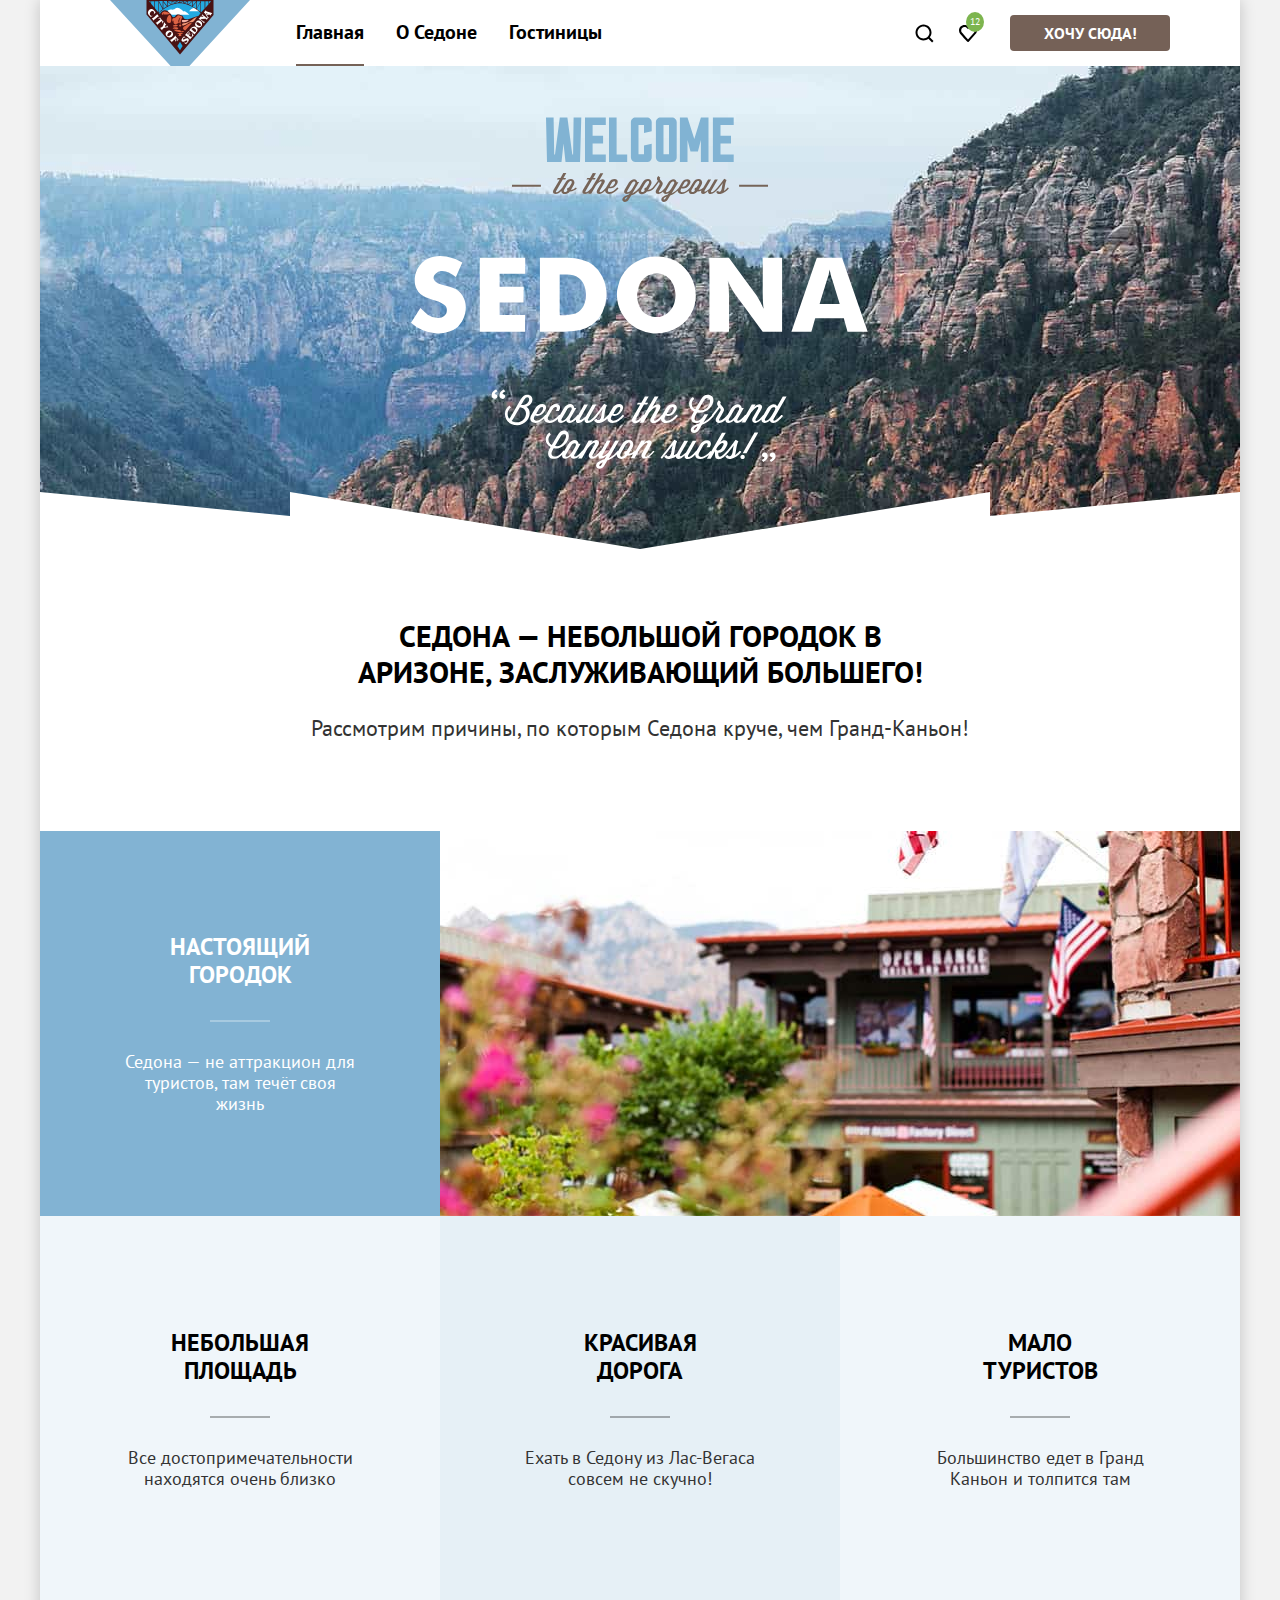
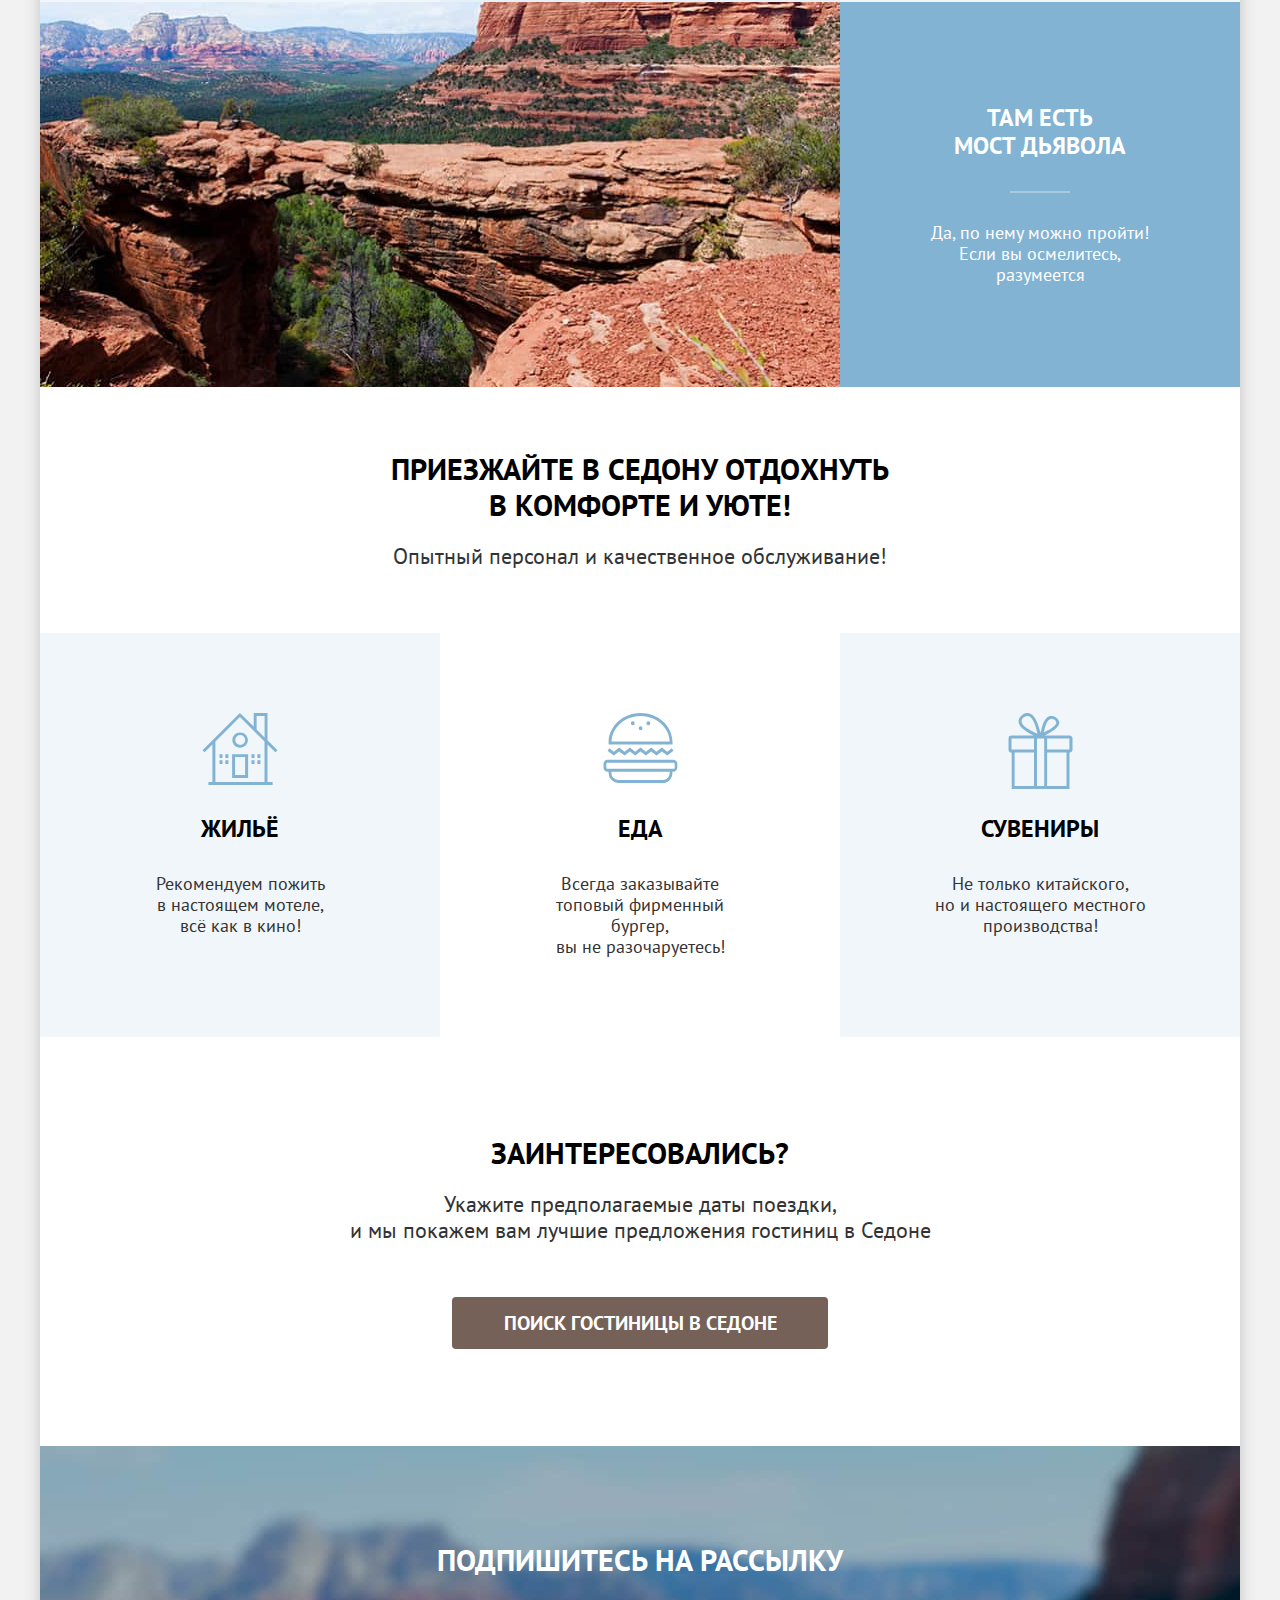
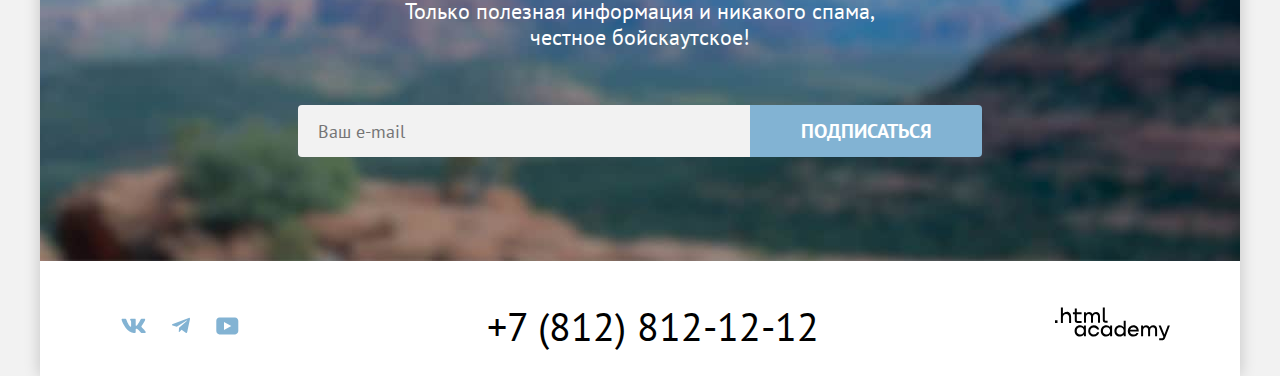
==== commit c8638384: "Проверка макета по критериям" ====
--- a/index.html
+++ b/index.html
@@ -3,6 +3,7 @@
   <head>
     <meta charset="utf-8" />
     <title>HTML Academy: Седона</title>
+    <link rel="icon" type="image/png" sizes="32x32" href="images/favicon.png" />
     <link
       rel="advantages-item-wideize.css"
       href="styles/advantages-item-wideize.css"
@@ -54,10 +55,7 @@
               </li>
 
               <li class="navigation-user-item navigation-link-button-block">
-                <a
-                  class="navigation-link-button button primary-button"
-                  href="#"
-                  type="button"
+                <a class="navigation-link-button button primary-button" href="#"
                   >Хочу сюда!
                 </a>
               </li>
@@ -91,7 +89,9 @@
         <ul class="advantages-list list-reset">
           <li class="advantages-item advantages-item-wide">
             <div class="advantages-wide-column advantages-description-column">
-              <h3 class="advantages-item-title">Настоящий городок</h3>
+              <h3 class="advantages-item-title advantages-item-title-wide">
+                Настоящий городок
+              </h3>
               <p
                 class="advantages-item-paragraph advantages-item-paragraph-wide"
               >
@@ -105,7 +105,7 @@
               alt="Городок Седона"
             />
           </li>
-          <!-- <div class="advantages-item-container"> -->
+
           <li class="advantages-item clear">
             <div class="advantages-normal-column advantages-description-column">
               <h3 class="advantages-item-title">Небольшая площадь</h3>
@@ -141,7 +141,7 @@
             class="advantages-item advantages-item-wide advantages-item-wide-reverse"
           >
             <div class="advantages-wide-column advantages-description-column">
-              <h3 class="advantages-item-title">
+              <h3 class="advantages-item-title advantages-item-title-wide">
                 Там есть<br />
                 мост дьявола
               </h3>
@@ -205,7 +205,7 @@
           Укажите предполагаемые даты поездки,<br />и мы покажем вам лучшие
           предложения гостиниц в Седоне
         </p>
-        <a class="button primary-button search-button" href="#" type="button"
+        <a class="button primary-button search-button" href="#"
           >Поиск гостиницы в седоне</a
         >
       </section>
@@ -258,6 +258,7 @@
                     width="25"
                     height="15"
                     fill="none"
+                    role="img"
                   >
                     <path
                       class="social-icon"
@@ -277,6 +278,7 @@
                     width="18"
                     height="16"
                     fill="none"
+                    role="img"
                   >
                     <path
                       class="social-icon"
@@ -297,6 +299,7 @@
                     width="23"
                     height="18"
                     fill="none"
+                    role="img"
                   >
                     <path
                       class="social-icon"
@@ -316,13 +319,14 @@
           </section>
           <section>
             <div class="footer-html-logo">
-              <h2 class="visually-hidden">Логотип подвала Сайта</h2>
+              <h2 class="visually-hidden">Логотип HTML Academy</h2>
               <a href="https://htmlacademy.ru/" class="html-logo">
                 <svg
                   xmlns="http://www.w3.org/2000/svg"
                   width="115"
                   height="34"
                   fill="none"
+                  role="img"
                 >
                   <path
                     fill="#000"
@@ -338,7 +342,7 @@
 
     <div class="modal-container modal-container-close">
       <div class="modal modal-reservation">
-        <button class="modal-close-button">
+        <button class="modal-close-button" type="button">
           <span class="visually-hidden">Закрыть</span>
         </button>
         <section class="modal-content">
@@ -357,7 +361,7 @@
                 class="modal-form-input modal-data-input"
                 type="text"
                 id="reservation-start"
-                name="reservation-start"
+                name="name-start"
                 value="27 апреля 2020"
                 placeholder="Укажите дату"
               />
@@ -374,7 +378,7 @@
                 class="modal-form-input modal-data-input"
                 type="text"
                 id="reservation-end"
-                name="reservation-end"
+                name="data-end"
                 value="1 сентября 2023"
                 placeholder="Укажите дату"
               />
@@ -387,7 +391,10 @@
               <div class="filed-group reservation-form-date people-number">
                 <span>Взрослые:</span>
                 <div class="modal-input-number-wrapper">
-                  <button class="modal-form-number-button reduce-button">
+                  <button
+                    class="modal-form-number-button reduce-button"
+                    type="button"
+                  >
                     <svg
                       class="people-svg"
                       width="20"
@@ -395,6 +402,7 @@
                       viewBox="0 0 20 20"
                       fill="currentColor"
                       xmlns="http://www.w3.org/2000/svg"
+                      aria-label="reduce"
                     >
                       <path d="M3 9V11H17V9H3Z" fill="#7561573d" />
                     </svg>
@@ -407,9 +415,12 @@
                       value="2"
                       min="1"
                       max="99"
-                      name="adults"
+                      name="adults-number"
                   /></label>
-                  <button class="modal-form-number-button add-button">
+                  <button
+                    class="modal-form-number-button add-button"
+                    type="button"
+                  >
                     <svg
                       class="people-svg"
                       width="20"
@@ -417,6 +428,7 @@
                       viewBox="0 0 20 20"
                       fill="currentColor"
                       xmlns="http://www.w3.org/2000/svg"
+                      aria-label="add"
                     >
                       <path
                         d="M17 9H11V3H9V9H3V11H9V17H11V11H17V9Z"
@@ -434,6 +446,7 @@
                     <button
                       class="tooltip-toggle"
                       aria-labelledby="tooltip-label-date"
+                      type="button"
                     >
                       <svg
                         class="tooltip-icon"
@@ -463,7 +476,10 @@
                   </span>
                 </div>
                 <div class="modal-input-number-wrapper">
-                  <button class="modal-form-number-button reduce-button">
+                  <button
+                    class="modal-form-number-button reduce-button"
+                    type="button"
+                  >
                     <svg
                       class="people-svg"
                       width="20"
@@ -471,21 +487,25 @@
                       viewBox="0 0 20 20"
                       fill="currentColor"
                       xmlns="http://www.w3.org/2000/svg"
+                      aria-label="reduce"
                     >
                       <path d="M3 9V11H17V9H3Z" fill="#7561573d" />
                     </svg>
                   </button>
-                  <label class="modal-form-label" for="adults">
+                  <label class="modal-form-label" for="child">
                     <input
                       class="modal-form-input field-people"
                       type="number"
-                      id="adults"
-                      name="adults"
+                      id="child"
+                      name="child-number"
                       value="2"
                       max="99"
                       min="0"
                   /></label>
-                  <button class="modal-form-number-button add-button">
+                  <button
+                    class="modal-form-number-button add-button"
+                    type="button"
+                  >
                     <svg
                       class="people-svg"
                       width="20"
@@ -493,6 +513,8 @@
                       viewBox="0 0 20 20"
                       fill="currentColor"
                       xmlns="http://www.w3.org/2000/svg"
+                      role="img"
+                      aria-label="add"
                     >
                       <path
                         d="M17 9H11V3H9V9H3V11H9V17H11V11H17V9Z"
--- a/styles/styles.css
+++ b/styles/styles.css
@@ -32,6 +32,7 @@
 }
 
 body {
+  min-width: 1000px;
   margin: 0;
   display: flex;
   flex-direction: column;
@@ -114,19 +115,11 @@
   line-height: 24px;
 }
 
-/* .navigation:not(:nth-child(1)) {
-  margin-left: 170px;
-} */
-
-/* не могу подчеркнуть куррент падже */
 .current-page {
   border-bottom: 2px solid #756257;
 }
 
 .logo {
-  /* display: flex;
-  width: 140px;
-  padding: 0; */
   position: absolute;
   top: 0;
   left: 0;
@@ -193,7 +186,7 @@
   position: absolute;
   background-color: #7db54f;
   border-radius: 50%;
-  width: 20px;
+  midth: 20px;
   height: 20px;
   line-height: 10px;
   font-size: 10px;
@@ -202,23 +195,7 @@
   padding: 5px 4px;
   left: 20px;
   top: 11px;
-  right: 4px;
-}
-
-/* .likes-icon::before {
-  position: absolute;
-  content: "12";
-  color: #ffffff;
-
-  background-color: #7db54f;
-  border-radius: 50%;
-  width: 20px;
-  height: 20px;
-  font-size: 10px;
-  font-weight: 400;
-  text-align: center;
-  margin-left: 20px;
-} */
+}
 
 .button {
   font-family: "PT Sans";
@@ -234,6 +211,11 @@
   border: none;
   cursor: pointer;
   display: inline-block;
+  min-height: 36px;
+}
+
+.button:disabled:not(.button-cancel) {
+  background-color: #e5e5e5;
 }
 
 .hero {
@@ -248,11 +230,6 @@
   height: 483px;
 }
 
-/* .hero-flag-decoration {
-  display: flex;
-  margin: 0 auto;
-} */
-
 .advantages {
   text-align: center;
 }
@@ -305,8 +282,6 @@
 }
 
 .advantages-item {
-  /* display: flex;
-  flex-direction: column; */
   padding: 113px 85px;
   width: 400px;
 }
@@ -316,6 +291,7 @@
   line-height: 28px;
   text-transform: uppercase;
   margin: 0;
+  position: relative;
 }
 
 .advantages-item-wide {
@@ -353,7 +329,7 @@
   min-width: 230px;
 }
 
-.advantages-description-column::before {
+.advantages-item-title::before {
   position: absolute;
   width: 60px;
   height: 2px;
@@ -361,16 +337,41 @@
   content: "";
   background: #000000;
   opacity: 0.3;
+  bottom: -33px;
+  left: 85px;
+}
+
+/* .advantages-description-column::before {
+  position: absolute;
+  width: 60px;
+  height: 2px;
+  color: #0000004d;
+  content: "";
+  background: #000000;
+  opacity: 0.3;
 
   top: 86px;
   left: 85px;
-}
-
-.advantages-wide-column::before {
+} */
+
+.advantages-item-title-wide::before {
   color: #ffffff4d;
   background: #ffffff;
   left: 170px;
-}
+  position: absolute;
+  width: 60px;
+  height: 2px;
+  content: "";
+  opacity: 0.3;
+  bottom: -33px;
+  left: 85px;
+}
+
+/* .advantages-wide-column::before {
+  color: #ffffff4d;
+  background: #ffffff;
+  left: 170px;
+} */
 
 .search {
   margin: 0;
@@ -397,6 +398,7 @@
   width: 376px;
   font-size: 20px;
   line-height: 36px;
+  min-height: 52px;
 }
 
 .service {
@@ -466,6 +468,7 @@
   font-size: 24px;
   line-height: 28px;
   text-transform: uppercase;
+  max-width: 230px;
 }
 
 .newsteller {
@@ -498,7 +501,7 @@
 }
 
 .newsteller-form {
-  margin-top: 54px;
+  margin-top: 55px;
 }
 
 .newsteller-form-wrapper {
@@ -523,7 +526,7 @@
   line-height: 36px;
   border-radius: 0px 4px 4px 0px;
   width: 232px;
-  height: 52px;
+  min-height: 52px;
   font-size: 20px;
 }
 
@@ -538,6 +541,7 @@
 
 .breadcrumbs {
   display: flex;
+  flex-wrap: wrap;
   gap: 10px;
   margin-top: 8px;
   margin-bottom: 0;
@@ -553,12 +557,29 @@
   opacity: 60%;
 }
 
-/* .breadcrumbs-link:focus {
-  opacity: 60%;
-} */
-
 .breadcrumbs-link:active {
   opacity: 30%;
+}
+
+.breadcrumbs-item:not(:first-child) {
+  position: relative;
+  padding-left: 20px;
+}
+
+.breadcrumbs-item:before {
+  background-image: url(../images/catalog-page/breadcrumbs.svg);
+  background-repeat: no-repeat;
+
+  width: 7px;
+  height: 12px;
+  content: "";
+  position: absolute;
+  left: 0;
+  top: 5px;
+}
+
+.breadcrumbs:first-child::before {
+  display: none;
 }
 
 .hotel-filter {
@@ -768,6 +789,7 @@
 }
 
 .range-bar {
+  width: 226px;
   position: absolute;
   height: 4px;
   background-color: #ffffff;
@@ -804,7 +826,7 @@
 
 .toggle-max {
   top: -8px;
-  right: 0;
+  right: -2px;
 }
 
 .hotel-filter-buttons {
@@ -871,10 +893,10 @@
   line-height: 21px;
   cursor: pointer;
   appearance: none;
-
   background-image: url("../images/catalog-page/arrow.svg");
   background-repeat: no-repeat;
   background-position: right 18px center;
+  background-color: #ffffff;
 }
 
 .select-control:hover {
@@ -886,8 +908,8 @@
 }
 
 .select-control:disabled {
-  border: 2px solid #0000004d;
-  color: 2px solid #0000004d;
+  border: 2px solid #000000;
+  opacity: 0.3;
 }
 
 .select-control-option {
@@ -898,6 +920,7 @@
   display: flex;
   justify-content: space-between;
   gap: 8px;
+  flex-wrap: wrap;
 }
 
 .view-list-button {
@@ -942,9 +965,9 @@
 
 .hotel-list {
   display: grid;
-  grid-template-columns: 1fr 1fr 1fr;
+  grid-template-columns: 340px 340px 340px;
   grid-gap: 20px;
-  margin-top: 39px;
+  margin-top: 40px;
 }
 
 .hotel-list-item {
@@ -973,6 +996,7 @@
   padding: 0;
   display: flex;
   justify-content: space-between;
+  gap: 15px;
 }
 
 .primary-description p {
@@ -1004,9 +1028,11 @@
   border-radius: 4px;
   justify-content: center;
   padding: 8px;
+  padding-top: 10px;
   font-weight: 400;
   line-height: 20px;
   font-size: 16px;
+  min-height: 37px;
 }
 
 .hotel-list-item-image {
@@ -1035,12 +1061,6 @@
   background: #e5e5e5;
 }
 
-/*
-.navigation-link-button-block {
-  width: 268px;
-  padding-left: 20px;
-} */
-
 .navigation-link-button {
   display: flex;
   width: 160px;
@@ -1101,11 +1121,15 @@
 
 .button-cancel:focus {
   border-radius: 4px;
-  border: 3px solid #83b3d3;
+  outline: 3px solid #83b3d3;
 }
 
 .button-cancel:active {
   color: #ffffff4d;
+}
+
+.button-cancel:disabled {
+  opacity: 0.1;
 }
 
 .hotel-list-item-button {
@@ -1160,6 +1184,7 @@
   display: block;
   padding: 12px 18px;
   min-width: 60px;
+  min-height: 60px;
   line-height: 36px;
 }
 
@@ -1334,7 +1359,7 @@
   margin-top: 64px;
   display: flex;
   flex-direction: column;
-  gap: 48px;
+  gap: 23px;
 }
 
 .modal-form-label {
@@ -1350,7 +1375,7 @@
 }
 
 .modal-hint {
-  position: absolute;
+  position: relative;
   top: 100%;
   font-size: 16px;
   line-height: 21px;
@@ -1400,28 +1425,22 @@
   line-height: 24px;
   background-image: url("../images/modal/calendar.svg");
   background-repeat: no-repeat;
-  background-position: center right 20px;
-}
-.modal-data-input:default {
+  background-position: center right 22px;
+}
+.modal-form-input:default {
   opacity: 0.6;
 }
 
-.modal-data-input:hover {
-  background-color: #e6e6e6;
-  opacity: 0.6;
-}
-
-.modal-data-input:focus {
-  opacity: 0.6;
+.modal-form-input:hover {
+  background-color: #e6e6e66d;
+  color: #0000006d;
+}
+
+.modal-form-input:focus {
+  color: #0000006d;
   border: 3px solid #83b3d3;
-  background-color: #e6e6e6;
-}
-
-/* .form-reservation {
-  display: grid;
-  grid-template-columns: 120px 115px 249px;
-  gap: 48px;
-} */
+  background-color: #e6e6e66d;
+}
 
 .reservation-form-date {
   font: inherit;
@@ -1429,30 +1448,32 @@
   font-weight: 700;
   line-height: 24px;
   display: flex;
+  flex-wrap: wrap;
   justify-content: space-between;
   align-items: center;
 }
 
-.people-number {
-  display: flex;
-  gap: 46px;
-}
-
-.modal-child-wrapper {
-  display: flex;
-  justify-content: space-between;
-  width: 85px;
-}
-
 .field-people {
+  font: inherit;
   padding: 14px 0;
   width: 30px;
   line-height: 20px;
 }
 
+.people-number {
+  display: flex;
+  gap: 46px;
+}
+
+.modal-child-wrapper {
+  display: flex;
+  justify-content: space-between;
+  width: 85px;
+}
+
 .tooltip {
   position: absolute;
-  margin-left: 60px;
+  margin-left: 58px;
 }
 
 .tooltip-toggle {
@@ -1468,7 +1489,6 @@
   border-radius: 50%;
   width: 26px;
   height: 26px;
-  /* background-image: url("../images/modal/info.svg"); */
   background-repeat: no-repeat;
   background-position: center;
   background-color: #83b3d3;
@@ -1488,7 +1508,7 @@
   font-weight: 400;
   line-height: 20px;
   text-transform: none;
-  padding: 15px 22px 18px 18px;
+  padding: 23px 22px 23px 18px;
   border-radius: 8px;
   display: block;
   width: 256px;
@@ -1516,7 +1536,6 @@
 }
 
 .modal-form-number-button {
-  /* padding: 14px 10px; */
   width: 40px;
   border: none;
   cursor: pointer;
@@ -1538,48 +1557,18 @@
 }
 
 .reduce-button {
-  /* background-image: url("../images/modal/minus.svg"); */
   background-position: center;
   background-repeat: no-repeat;
   border-radius: 4px 0 0 4px;
   position: relative;
 }
 
-/* .reduce-button::before {
-  position: absolute;
-  width: 14px;
-  height: 2px;
-  background-color: #7561574d;
-  content: "";
-  left: 14px;
-} */
-
 .add-button {
-  /* background-image: url("../images/modal/plus.svg"); */
   background-position: center;
   background-repeat: no-repeat;
   border-radius: 0 4px 4px 0;
   position: relative;
 }
-
-/* .add-button::before {
-  position: absolute;
-  width: 14px;
-  height: 2px;
-  background-color: #7561574d;
-  content: "";
-  left: 14px;
-} */
-
-/* .add-button::after {
-  position: absolute;
-  width: 14px;
-  height: 2px;
-  background-color: #7561574d;
-  content: "";
-  left: 14px;
-  transform: rotate(90deg);
-} */
 
 .modal-submit-button {
   border-radius: 10px;
@@ -1595,6 +1584,7 @@
   text-transform: uppercase;
   border: none;
   cursor: pointer;
+  margin-top: 25px;
 }
 
 .modal-submit-button:hover {
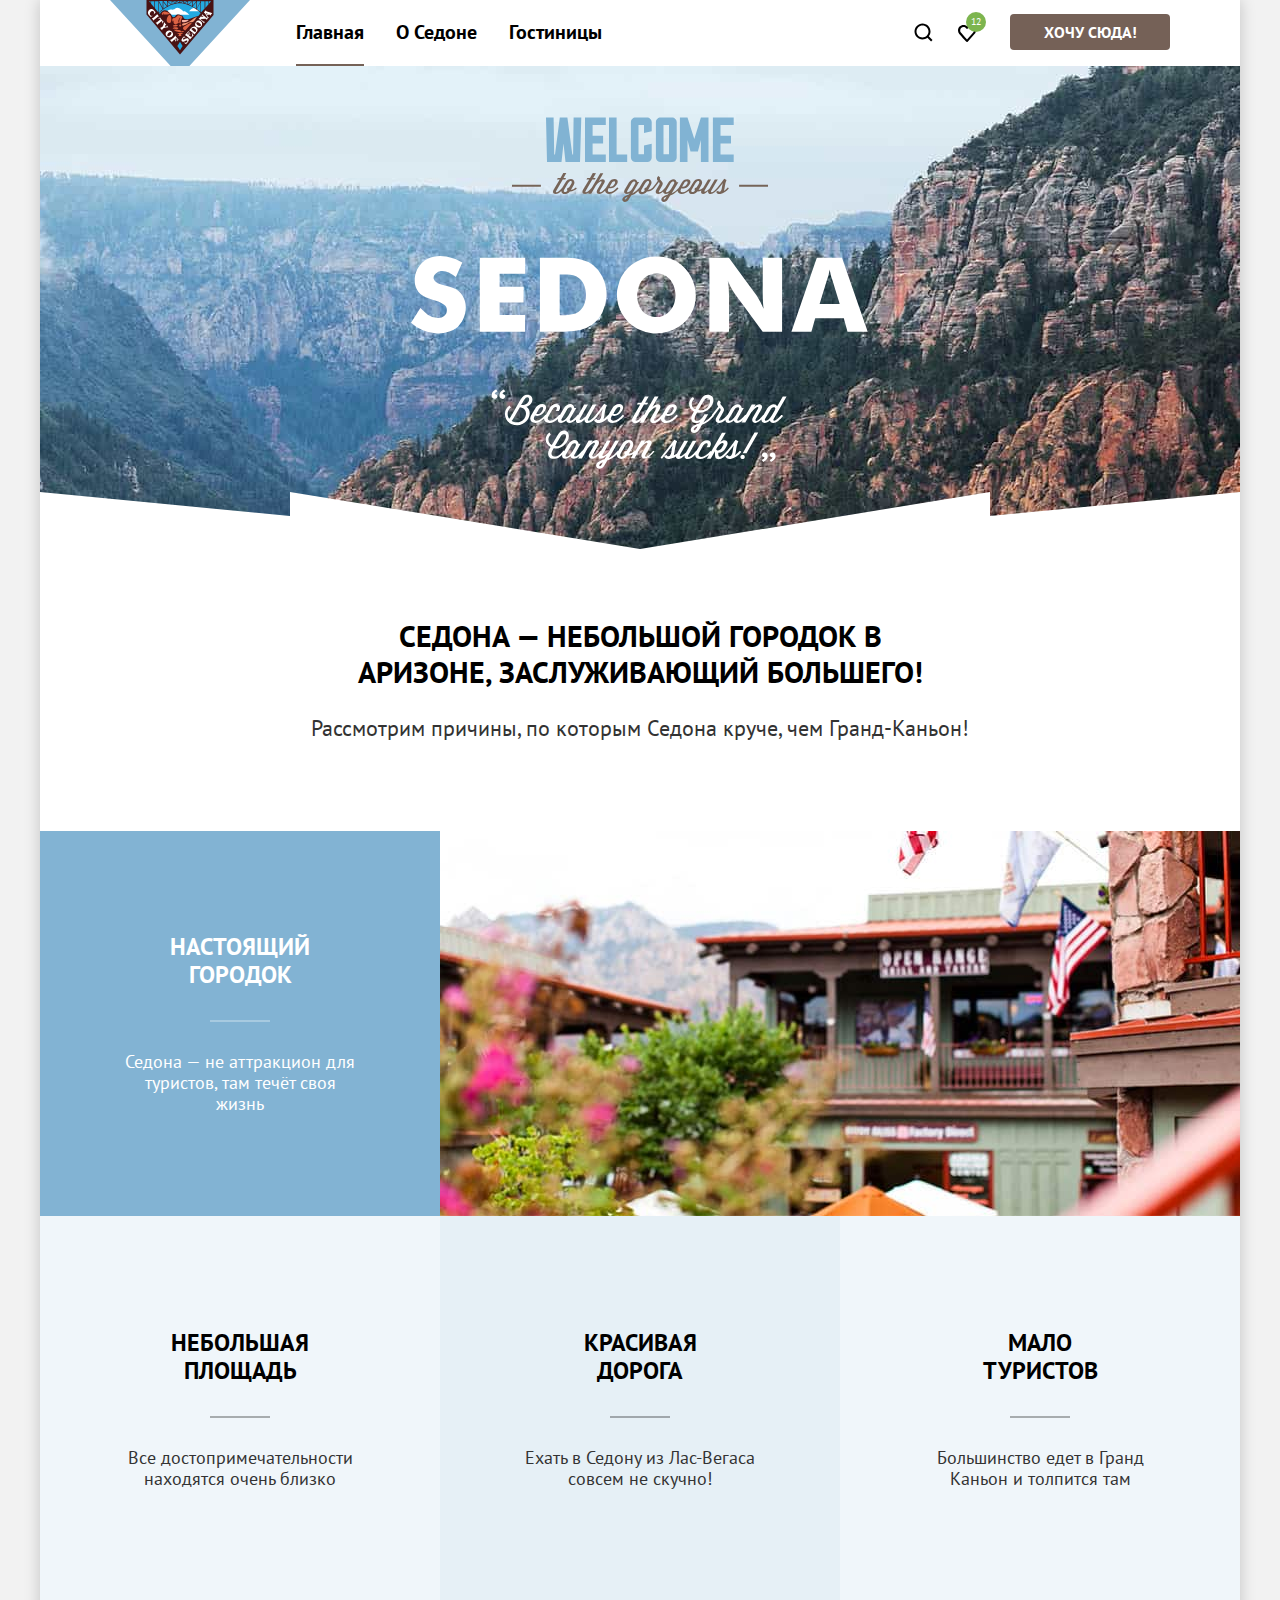
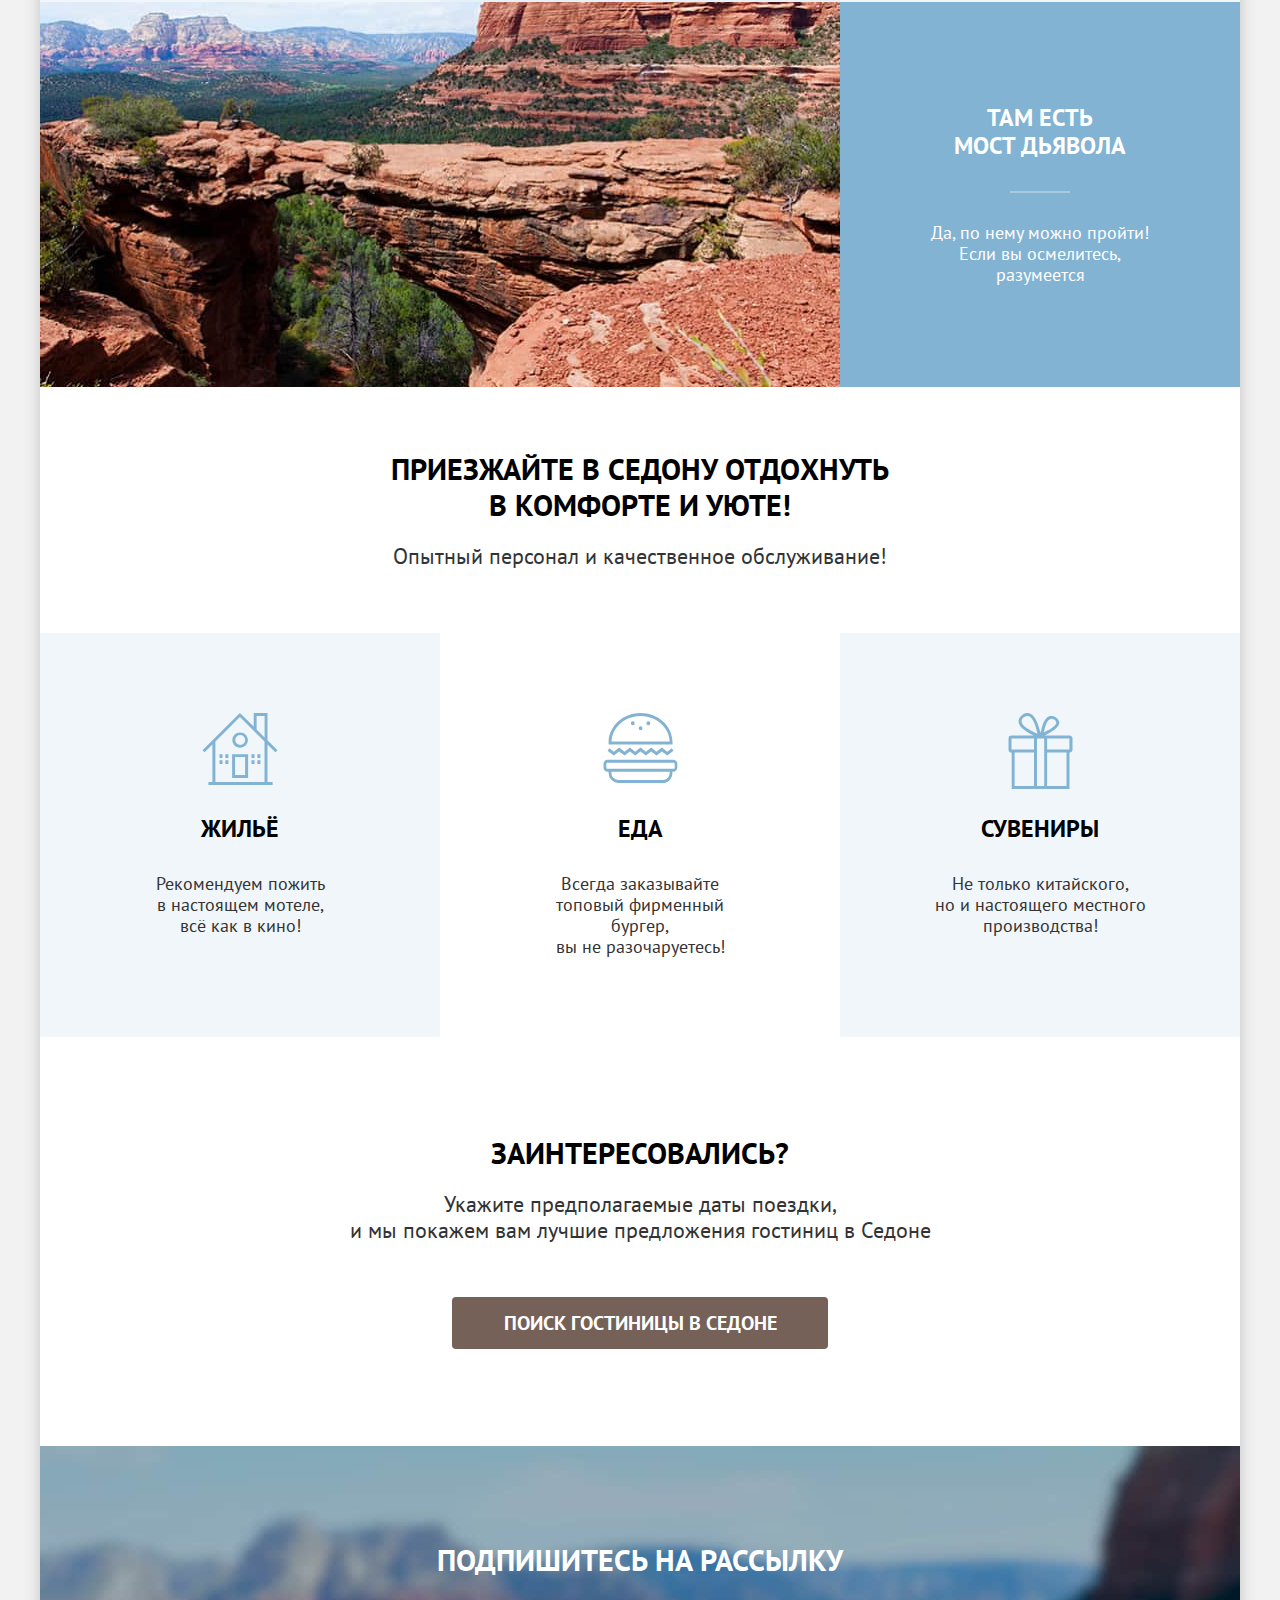
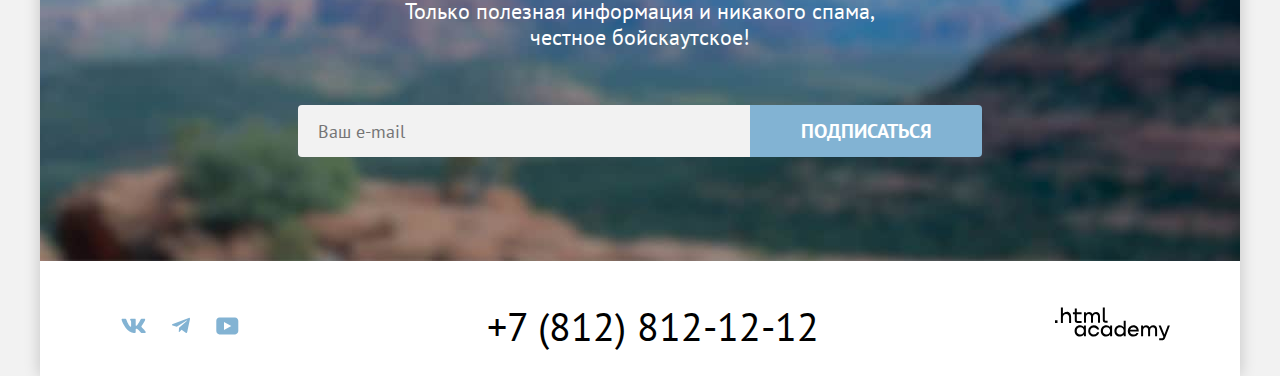
==== commit 50d1786a: "исправляет некоторые ошибки по критериям" ====
--- a/index.html
+++ b/index.html
@@ -3,11 +3,8 @@
   <head>
     <meta charset="utf-8" />
     <title>HTML Academy: Седона</title>
-    <link rel="icon" type="image/png" sizes="32x32" href="images/favicon.png" />
-    <link
-      rel="advantages-item-wideize.css"
-      href="styles/advantages-item-wideize.css"
-    />
+    <link rel="icon" type="image/png" sizes="32x32" href="images/favicon.ico" />
+    <link rel="stylesheet" href="styles/normalize.css" />
     <link rel="stylesheet" href="styles/styles.css" />
   </head>
 
@@ -20,7 +17,7 @@
               src="images/header/logo.svg"
               width="140"
               height="70"
-              alt="Логотоп Седоны"
+              alt="Логотоп Седоны."
             />
           </a>
           <nav class="navigation">
@@ -42,39 +39,66 @@
             </ul>
 
             <ul class="navigation-user list-reset">
-              <li class="navigation-user-item">
+              <li class="navigation-user-item navigation-icon">
                 <a class="navigation-user-link search-icon" href="#">
                   <span class="visually-hidden">Поиск</span>
+                  <svg
+                    width="19"
+                    height="19"
+                    viewBox="0 0 19 19"
+                    fill="currentColor"
+                    xmlns="http://www.w3.org/2000/svg"
+                    aria-label="search."
+                  >
+                    <path
+                      d="M18.5 17.0083L14.8 13.3287C15.8 12.0359 16.5 10.3453 16.5 8.4558C16.5 4.08011 12.9 0.5 8.5 0.5C4.1 0.5 0.5 4.17956 0.5 8.55525C0.5 12.9309 4.1 16.511 8.5 16.511C10.3 16.511 12 15.9144 13.4 14.8204L17.1 18.5L18.5 17.0083ZM8.5 14.5221C5.2 14.5221 2.5 11.837 2.5 8.55525C2.5 5.27348 5.2 2.5884 8.5 2.5884C11.8 2.5884 14.5 5.27348 14.5 8.55525C14.5 11.837 11.8 14.5221 8.5 14.5221Z"
+                      fill="black"
+                    />
+                  </svg>
                 </a>
               </li>
-              <li class="navigation-user-item">
+              <li class="navigation-user-item navigation-icon">
                 <a class="navigation-user-link likes-icon" href="#">
                   <span class="visually-hidden">Сохраненное</span>
+                  <svg
+                    width="18"
+                    height="17"
+                    viewBox="0 0 18 17"
+                    fill="currentColor"
+                    xmlns="http://www.w3.org/2000/svg"
+                    aria-label="saved."
+                  >
+                    <path
+                      d="M8.9 17C8.6 17 8.3 16.9 8.1 16.6C2.7 10.5 1.4 9.1 1.1 8.7C0.4 7.8 0 6.6 0 5.4C0 2.4 2.4 0 5.5 0C6.8 0 8 0.5 9 1.3C10 0.5 11.3 0 12.5 0C15.5 0 18 2.4 18 5.4C18 6.7 17.5 7.9 16.7 8.8L9.7 16.7C9.5 16.9 9.3 17 8.9 17ZM2.9 7.5C3.2 7.9 6.4 11.5 9 14.4L15.2 7.4C15.7 6.9 15.9 6.2 15.9 5.4C15.9 3.6 14.4 2.1 12.6 2.1C11.6 2.1 10.6 2.6 9.9 3.4C9.6 3.7 9.3 3.8 9 3.8C8.7 3.8 8.4 3.6 8.2 3.4C7.5 2.6 6.5 2.1 5.5 2.1C3.7 2.1 2.2 3.6 2.2 5.4C2.1 6.3 2.5 7 2.9 7.5C2.8 7.5 2.8 7.5 2.9 7.5Z"
+                      fill="black"
+                    />
+                  </svg>
                   <span class="number-of-likes">12</span>
                 </a>
               </li>
-
-              <li class="navigation-user-item navigation-link-button-block">
-                <a class="navigation-link-button button primary-button" href="#"
-                  >Хочу сюда!
-                </a>
-              </li>
             </ul>
+            <span class="navigation-user-item navigation-link-button-block">
+              <a class="navigation-link-button button primary-button" href="#"
+                >Хочу сюда!
+              </a>
+            </span>
           </nav>
         </div>
       </div>
     </header>
     <main class="main-index main-container">
-      <section class="hero">
+      <section class="hero" data-test="hero">
         <h1 class="visually visually-hidden">Сайт поиска отелей в Седоне</h1>
 
         <img
           src="images/index-page/hero-block/welcome.svg"
           alt=" Welcome to the gorgeous Sedona, because the Grand Canyon sucks!"
+          width="1200"
+          height="485"
         />
       </section>
 
-      <section class="advantages">
+      <section class="advantages" data-test="advantages">
         <h2 class="visually-hidden advantages-title">Приемущества</h2>
         <div class="container">
           <div class="advantages-preview">
@@ -102,7 +126,7 @@
               src="images/index-page/advantages/photo-1.jpg"
               width="800"
               height="385"
-              alt="Городок Седона"
+              alt="Городок Седона."
             />
           </li>
 
@@ -155,12 +179,12 @@
               src="images/index-page/advantages/photo-2.jpg"
               width="800"
               height="385"
-              alt="Мост дьявола"
+              alt="Мост дьявола."
             />
           </li>
         </ul>
       </section>
-      <section class="service">
+      <section class="service" data-test="service">
         <div class="service-wrapper">
           <h2 class="service-title">
             Приезжайте в Седону отдохнуть в комфорте и уюте!
@@ -199,7 +223,7 @@
           </li>
         </ul>
       </section>
-      <section class="search">
+      <section class="search" data-test="search">
         <h2 class="search-title">Заинтересовались?</h2>
         <p class="search-paragraph stiled-paragraph">
           Укажите предполагаемые даты поездки,<br />и мы покажем вам лучшие
@@ -209,7 +233,7 @@
           >Поиск гостиницы в седоне</a
         >
       </section>
-      <section class="newsteller newsteller-main">
+      <section class="newsteller newsteller-main" data-test="subscribe">
         <h2 class="newsteller-title">Подпишитесь на рассылку</h2>
         <p class="newsteller-paragraph stiled-paragraph">
           Только полезная информация и никакого спама,<br />
@@ -241,7 +265,7 @@
       </section>
     </main>
 
-    <footer class="page-footer">
+    <footer class="page-footer" data-test="footer">
       <div class="container">
         <div class="footer-wrapper">
           <section class="footer-social">
@@ -352,7 +376,7 @@
             action="https://echo.htmlacademy.ru/"
             method="post"
           >
-            <p class="filed-group reservation-form-date">
+            <div class="filed-group reservation-form-date">
               <label class="modal-form-label" for="reservation-start"
                 >Дата заезда:</label
               >
@@ -361,14 +385,15 @@
                 class="modal-form-input modal-data-input"
                 type="text"
                 id="reservation-start"
-                name="name-start"
+                name="data-start"
                 value="27 апреля 2020"
                 placeholder="Укажите дату"
+                required
               />
               <span class="modal-error modal-hint">
                 Мы не можем отправить вас в прошлое.
               </span>
-            </p>
+            </div>
             <div class="filed-group reservation-form-date">
               <label class="modal-form-label" for="reservation-end"
                 >Дата выезда:</label
@@ -381,6 +406,7 @@
                 name="data-end"
                 value="1 сентября 2023"
                 placeholder="Укажите дату"
+                required
               />
               <span class="modal-hint">
                 На эти даты есть свободные номера. Пока есть.
@@ -402,7 +428,7 @@
                       viewBox="0 0 20 20"
                       fill="currentColor"
                       xmlns="http://www.w3.org/2000/svg"
-                      aria-label="reduce"
+                      aria-label="минус."
                     >
                       <path d="M3 9V11H17V9H3Z" fill="#7561573d" />
                     </svg>
@@ -428,7 +454,7 @@
                       viewBox="0 0 20 20"
                       fill="currentColor"
                       xmlns="http://www.w3.org/2000/svg"
-                      aria-label="add"
+                      aria-label="плюс."
                     >
                       <path
                         d="M17 9H11V3H9V9H3V11H9V17H11V11H17V9Z"
@@ -487,7 +513,7 @@
                       viewBox="0 0 20 20"
                       fill="currentColor"
                       xmlns="http://www.w3.org/2000/svg"
-                      aria-label="reduce"
+                      aria-label="минус."
                     >
                       <path d="M3 9V11H17V9H3Z" fill="#7561573d" />
                     </svg>
@@ -514,7 +540,7 @@
                       fill="currentColor"
                       xmlns="http://www.w3.org/2000/svg"
                       role="img"
-                      aria-label="add"
+                      aria-label="плюс."
                     >
                       <path
                         d="M17 9H11V3H9V9H3V11H9V17H11V11H17V9Z"
--- a/styles/styles.css
+++ b/styles/styles.css
@@ -67,7 +67,7 @@
 .page-container {
   margin: 0 auto;
   width: 1200px;
-  box-shadow: 0px 0px 15px 0px #00000033;
+  box-shadow: 0 0 15px 0 #00000033;
 }
 
 .container {
@@ -127,7 +127,7 @@
 
 .navigation-list {
   display: flex;
-  width: 420px;
+  flex-wrap: wrap;
   margin-left: 170px;
   margin-top: 0;
   padding: 0;
@@ -135,15 +135,24 @@
   margin-bottom: 0;
 }
 
-/* добавить нишний бордер */
-.border-bottom {
-  border-bottom: #756257;
-  border-width: 100%;
+.navigation-list-item:hover .navigation-link {
+  background-color: #f2f2f2;
+}
+
+.navigation-list-item:focus .navigation-link {
+  background-color: #f2f2f2;
+  border: 3px solid rgb(130, 179, 211);
+}
+
+.navigation-list-item:active .navigation-link {
+  background-color: #e6e6e6;
+  color: rgba(117, 97, 87, 0.302);
 }
 
 .navigation-user {
   display: flex;
-  max-width: 288px;
+  flex-wrap: wrap;
+  max-width: 135px;
   margin-left: auto;
   margin-top: 0;
   margin-bottom: 0;
@@ -172,13 +181,43 @@
   box-sizing: content-box;
 }
 
-.search-icon {
-  background-image: url(../images/header/icons/search.svg);
-}
-
 .likes-icon {
-  background-image: url(../images/header/icons/likes.svg);
   position: relative;
+}
+
+.navigation-link:hover {
+  background-color: #f2f2f2;
+}
+
+.navigation-link:focus {
+  background-color: #f2f2f2;
+  outline: 3px solid rgb(130, 179, 211);
+}
+
+.navigation-link:active {
+  background-color: #e6e6e6;
+  color: rgba(117, 97, 87, 0.302);
+}
+
+.navigation-user-link:hover {
+  background-color: #f2f2f2;
+}
+
+.navigation-user-link:focus {
+  background-color: #f2f2f2;
+  outline: 3px solid rgb(130, 179, 211);
+}
+
+.navigation-user-link:active {
+  background-color: #e6e6e6;
+}
+
+.likes-icon:active path {
+  fill: rgba(117, 97, 87, 0.302);
+}
+
+.search-icon:active path {
+  fill: rgba(117, 97, 87, 0.302);
 }
 
 .number-of-likes {
@@ -186,7 +225,7 @@
   position: absolute;
   background-color: #7db54f;
   border-radius: 50%;
-  midth: 20px;
+  min-width: 20px;
   height: 20px;
   line-height: 10px;
   font-size: 10px;
@@ -198,7 +237,7 @@
 }
 
 .button {
-  font-family: "PT Sans";
+  font: inherit;
   border-radius: 4px;
   font-size: 16px;
   font-weight: 700;
@@ -219,7 +258,7 @@
 }
 
 .hero {
-  background-image: url(../images/index-page/hero-block/decor-flag.svg),
+  background-image: url("../images/index-page/hero-block/decor-flag.svg"),
     url("../images/index-page/hero-block/index-background.jpg");
   background-color: #497795;
   background-repeat: no-repeat;
@@ -254,12 +293,13 @@
   width: 620px;
   margin: 0;
 }
+
 .clear {
-  background-color: #83b3d31e;
+  background-color: rgba(130, 179, 211, 0.118);
 }
 
 .light-clear {
-  background-color: #83b3d333;
+  background-color: rgba(130, 179, 211, 0.2);
 }
 
 .advantages-item-container {
@@ -295,7 +335,7 @@
 }
 
 .advantages-item-wide {
-  background-color: #82b3d3;
+  background-color: rgb(130, 179, 211);
   color: #ffffff;
   width: 100%;
   padding: 0;
@@ -316,6 +356,7 @@
   text-align: center;
   margin-top: 102px;
   position: relative;
+  margin-bottom: 100px;
 }
 
 .advantages-normal-column {
@@ -333,7 +374,7 @@
   position: absolute;
   width: 60px;
   height: 2px;
-  color: #0000004d;
+  color: rgba(0, 0, 0, 0.302);
   content: "";
   background: #000000;
   opacity: 0.3;
@@ -341,23 +382,9 @@
   left: 85px;
 }
 
-/* .advantages-description-column::before {
-  position: absolute;
-  width: 60px;
-  height: 2px;
-  color: #0000004d;
-  content: "";
-  background: #000000;
-  opacity: 0.3;
-
-  top: 86px;
-  left: 85px;
-} */
-
 .advantages-item-title-wide::before {
-  color: #ffffff4d;
+  color: rgba(255, 255, 255, 0.302);
   background: #ffffff;
-  left: 170px;
   position: absolute;
   width: 60px;
   height: 2px;
@@ -367,12 +394,6 @@
   left: 85px;
 }
 
-/* .advantages-wide-column::before {
-  color: #ffffff4d;
-  background: #ffffff;
-  left: 170px;
-} */
-
 .search {
   margin: 0;
   text-align: center;
@@ -418,7 +439,6 @@
   margin: 0;
   text-transform: uppercase;
   line-height: 36px;
-  line-height: 36px;
   font-size: 30px;
 }
 
@@ -447,17 +467,17 @@
 }
 
 .service-item-housing {
-  background-image: url(../images/index-page/service/hausing.svg);
+  background-image: url("../images/index-page/service/hausing.svg");
   background-repeat: no-repeat;
 }
 
 .service-item-food {
-  background-image: url(../images/index-page/service/food.svg);
+  background-image: url("../images/index-page/service/food.svg");
   background-repeat: no-repeat;
 }
 
 .service-item-souvenirs {
-  background-image: url(../images/index-page/service/souvenirs.svg);
+  background-image: url("../images/index-page/service/souvenirs.svg");
   background-repeat: no-repeat;
 }
 
@@ -518,13 +538,13 @@
   height: 52px;
   background-color: #f2f2f2;
   border: none;
-  border-radius: 4px 0px 0px 4px;
+  border-radius: 4px 0 0 4px;
   font-family: inherit;
 }
 
 .newsteller-button {
   line-height: 36px;
-  border-radius: 0px 4px 4px 0px;
+  border-radius: 0 4px 4px 0;
   width: 232px;
   min-height: 52px;
   font-size: 20px;
@@ -567,7 +587,7 @@
 }
 
 .breadcrumbs-item:before {
-  background-image: url(../images/catalog-page/breadcrumbs.svg);
+  background-image: url("../images/catalog-page/breadcrumbs.svg");
   background-repeat: no-repeat;
 
   width: 7px;
@@ -585,7 +605,7 @@
 .hotel-filter {
   background-color: #497795;
   color: #ffffff;
-  background-image: url(../images/catalog-page/filter.jpg);
+  background-image: url("../images/catalog-page/filter.jpg");
   background-repeat: no-repeat;
   background-size: cover;
   padding: 32px 0 70px;
@@ -602,7 +622,6 @@
 }
 
 .hotel-filter-list {
-  margin-right: auto;
   display: flex;
   flex-direction: column;
   align-items: flex-start;
@@ -620,21 +639,6 @@
   width: 146px;
   padding: 0;
   margin-left: auto;
-}
-
-input {
-  display: none;
-  cursor: pointer;
-}
-
-input::-webkit-outer-spin-button,
-input::-webkit-inner-spin-button {
-  -webkit-appearance: none;
-  margin: 0;
-}
-
-input[type="number"] {
-  -moz-appearance: textfield;
 }
 
 .conveniences {
@@ -666,6 +670,7 @@
   background-image: url("../images/catalog-page/tick.svg");
   background-repeat: no-repeat;
   background-position: center;
+  cursor: pointer;
 }
 
 .conveniences-input[type="radio"] + .conveniences-mark {
@@ -687,8 +692,8 @@
   opacity: 0.6;
 }
 
-.conveniences:focus {
-  border: 3px solid #83b3d3;
+.conveniences-input:focus ~ .conveniences-mark {
+  outline: 3px solid rgb(130, 179, 211);
 }
 
 .conveniences:active {
@@ -733,13 +738,19 @@
   line-height: 24px;
 }
 
+.price-number::-webkit-outer-spin-button,
+.price-number::-webkit-inner-spin-button {
+  appearance: none;
+  margin: 0;
+}
+
 .price-number:hover {
   background-color: #e6e6e6;
 }
 
 .price-number:focus {
   background-color: #e6e6e6;
-  border: #83b3d3;
+  border: rgb(130, 179, 211);
 }
 
 .price-number-min,
@@ -749,7 +760,7 @@
 
 .price-number-min span,
 .price-number-max span {
-  color: #0000004d;
+  color: rgba(0, 0, 0, 0.302);
   font-size: 18px;
   line-height: 23px;
   position: absolute;
@@ -765,12 +776,12 @@
 }
 
 .lowest-price {
-  border-radius: 4px 0px 0px 4px;
+  border-radius: 4px 0 0 4px;
   border-style: hidden;
 }
 
 .highest-price {
-  border-radius: 0px 4px 4px 0px;
+  border-radius: 0 4px 4px 0;
   border-style: hidden;
 }
 
@@ -811,12 +822,12 @@
 }
 
 .range-toggle:focus {
-  border: 4px #83b3d3;
+  border: 4px solid rgb(130, 179, 211);
 }
 
 .range-toggle:active {
   background-color: #fff;
-  border: 2px #83b3d3;
+  border: 2px solid rgb(130, 179, 211);
 }
 
 .toggle-min {
@@ -918,9 +929,9 @@
 
 .view-list {
   display: flex;
-  justify-content: space-between;
   gap: 8px;
   flex-wrap: wrap;
+  max-width: 160px;
 }
 
 .view-list-button {
@@ -930,21 +941,20 @@
   background-position: 50% 50%;
   width: 48px;
   height: 48px;
-
   border-radius: 4px;
   border: 2px solid #e5e5e5;
 }
 
 .view-list-button-table {
-  background-image: url(../images/catalog-page/showlist/table.svg);
+  background-image: url("../images/catalog-page/showlist/table.svg");
 }
 
 .view-list-button-slideshow {
-  background-image: url(../images/catalog-page/showlist/slideshow.svg);
+  background-image: url("../images/catalog-page/showlist/slideshow.svg");
 }
 
 .view-list-button-list {
-  background-image: url(../images/catalog-page/showlist/list.svg);
+  background-image: url("../images/catalog-page/showlist/list.svg");
 }
 
 .view-list-button-current {
@@ -996,12 +1006,12 @@
   padding: 0;
   display: flex;
   justify-content: space-between;
-  gap: 15px;
 }
 
 .primary-description p {
   font-size: 18px;
   line-height: 21px;
+  max-width: 140px;
 }
 
 .hotel-buttons-block {
@@ -1054,7 +1064,7 @@
 
 .primary-button:active {
   background-color: #756157;
-  color: #ffffff4d;
+  color: rgba(255, 255, 255, 0.302);
 }
 
 .primary-button:disabled {
@@ -1066,10 +1076,11 @@
   width: 160px;
   justify-content: center;
   margin-left: 20px;
+  margin-top: 14px;
 }
 
 .secondary-button {
-  background-color: #82b3d3;
+  background-color: rgb(130, 179, 211);
 }
 
 .secondary-button:hover:not(.pagination-item-link, .pagination-item-more) {
@@ -1081,8 +1092,8 @@
 }
 
 .secondary-button:active:not(.pagination-item-link, .pagination-item-more) {
-  background-color: #82b3d3;
-  color: #ffffff4d;
+  background-color: rgb(130, 179, 211);
+  color: rgba(255, 255, 255, 0.302);
 }
 
 .secondary-button:disabled:not(.pagination-item-link, .pagination-item-more) {
@@ -1103,7 +1114,7 @@
 
 .tertiary-button:active {
   background-color: #7db54f;
-  color: #ffffff4d;
+  color: rgba(255, 255, 255, 0.302);
 }
 
 .tertiary-button:disabled {
@@ -1121,11 +1132,11 @@
 
 .button-cancel:focus {
   border-radius: 4px;
-  outline: 3px solid #83b3d3;
+  outline: 3px solid rgb(130, 179, 211);
 }
 
 .button-cancel:active {
-  color: #ffffff4d;
+  color: rgba(255, 255, 255, 0.302);
 }
 
 .button-cancel:disabled {
@@ -1155,7 +1166,7 @@
 }
 
 .footer-contacts-address-phone:active {
-  color: #7561574d;
+  color: rgba(117, 97, 87, 0.302);
 }
 
 .star {
@@ -1186,6 +1197,8 @@
   min-width: 60px;
   min-height: 60px;
   line-height: 36px;
+  font-size: 20px;
+  font-weight: 700;
 }
 
 .pagination-item-link:hover:not(
@@ -1206,8 +1219,8 @@
     .pagination-item-link-current,
     .pagination-item-more
   ) {
-  background-color: #82b3d3;
-  color: #ffffff4d;
+  background-color: rgb(130, 179, 211);
+  color: rgba(255, 255, 255, 0.302);
 }
 
 .pagination-item-link-current {
@@ -1219,6 +1232,8 @@
   color: #000000;
   background-color: #ffffff;
   font-size: 22px;
+  line-height: 26px;
+  font-weight: 400;
 }
 
 .footer-wrapper {
@@ -1289,7 +1304,7 @@
   fill: #756157;
 }
 .html-logo:active path {
-  fill: #7561574d;
+  fill: rgba(117, 97, 87, 0.302);
 }
 
 .modal-container {
@@ -1308,7 +1323,7 @@
   padding: 64px 70px;
   background-color: #ffffff;
   border-radius: 30px;
-  box-shadow: 0px 25px 50px 0px rgba(0, 0, 0, 0.15);
+  box-shadow: 0 25px 50px 0 rgba(0, 0, 0, 0.15);
 }
 
 .modal-reservation {
@@ -1337,7 +1352,7 @@
 
 .modal-close-button:focus {
   background-color: #e6e6e6;
-  border: 3px solid #83b3d3;
+  border: 3px solid rgb(130, 179, 211);
 }
 
 .modal-close-button:active {
@@ -1427,6 +1442,7 @@
   background-repeat: no-repeat;
   background-position: center right 22px;
 }
+
 .modal-form-input:default {
   opacity: 0.6;
 }
@@ -1438,7 +1454,7 @@
 
 .modal-form-input:focus {
   color: #0000006d;
-  border: 3px solid #83b3d3;
+  border: 3px solid rgb(130, 179, 211);
   background-color: #e6e6e66d;
 }
 
@@ -1460,6 +1476,12 @@
   line-height: 20px;
 }
 
+.field-people::-webkit-outer-spin-button,
+.field-people::-webkit-inner-spin-button {
+  appearance: none;
+  margin: 0;
+}
+
 .people-number {
   display: flex;
   gap: 46px;
@@ -1491,7 +1513,7 @@
   height: 26px;
   background-repeat: no-repeat;
   background-position: center;
-  background-color: #83b3d3;
+  background-color: rgb(130, 179, 211);
   cursor: pointer;
   position: relative;
 }
@@ -1508,9 +1530,8 @@
   font-weight: 400;
   line-height: 20px;
   text-transform: none;
-  padding: 23px 22px 23px 18px;
+  padding: 23px 22px 23px;
   border-radius: 8px;
-  display: block;
   width: 256px;
   position: absolute;
   bottom: -16px;
@@ -1518,15 +1539,16 @@
   left: 50%;
   transform: translate(-50%, 100%);
   z-index: 1;
-  box-shadow: 0px 25px 50px 0px rgba(0, 0, 0, 0.15);
+  box-shadow: 0 25px 50px 0 rgba(0, 0, 0, 0.15);
   display: none;
 }
 
 .tooltip-text:after {
   content: "";
   background-image: url("../images/modal/tooltip-arrow.svg");
-  width: 16px;
-  height: 6px;
+  background-repeat: no-repeat;
+  width: 19px;
+  height: 8px;
   position: absolute;
   bottom: 100%;
   left: 0;
@@ -1541,17 +1563,32 @@
   cursor: pointer;
 }
 
-.people-svg:hover path {
+.reduce-button:hover path {
   fill: #000000;
 }
 
-.people-svg:focus path {
+.add-button:hover path {
+  fill: #000000;
+}
+
+.reduce-button:focus path {
   fill: #000000;
   border-radius: 4px;
-  border: 3px solid #82b3d3;
-}
-
-.people-svg:active path {
+  border: 3px solid rgb(130, 179, 211);
+}
+
+.add-button:focus path {
+  fill: #000000;
+  border-radius: 4px;
+  border: 3px solid rgb(130, 179, 211);
+}
+
+.reduce-button:active path {
+  fill: "#756157";
+  opacity: 0.3;
+}
+
+.add-button:active path {
   fill: "#756157";
   opacity: 0.3;
 }
@@ -1573,7 +1610,7 @@
 .modal-submit-button {
   border-radius: 10px;
   color: #ffffff;
-  background: #83b3d3;
+  background: rgb(130, 179, 211);
   display: block;
   padding: 18px 5px;
   width: 577px;
@@ -1595,7 +1632,7 @@
   background: #68a2ca;
 }
 .modal-submit-button:active {
-  color: #ffffff3d;
+  color: rgba(255, 255, 255, 0.239);
   background: #68a2ca;
 }
 
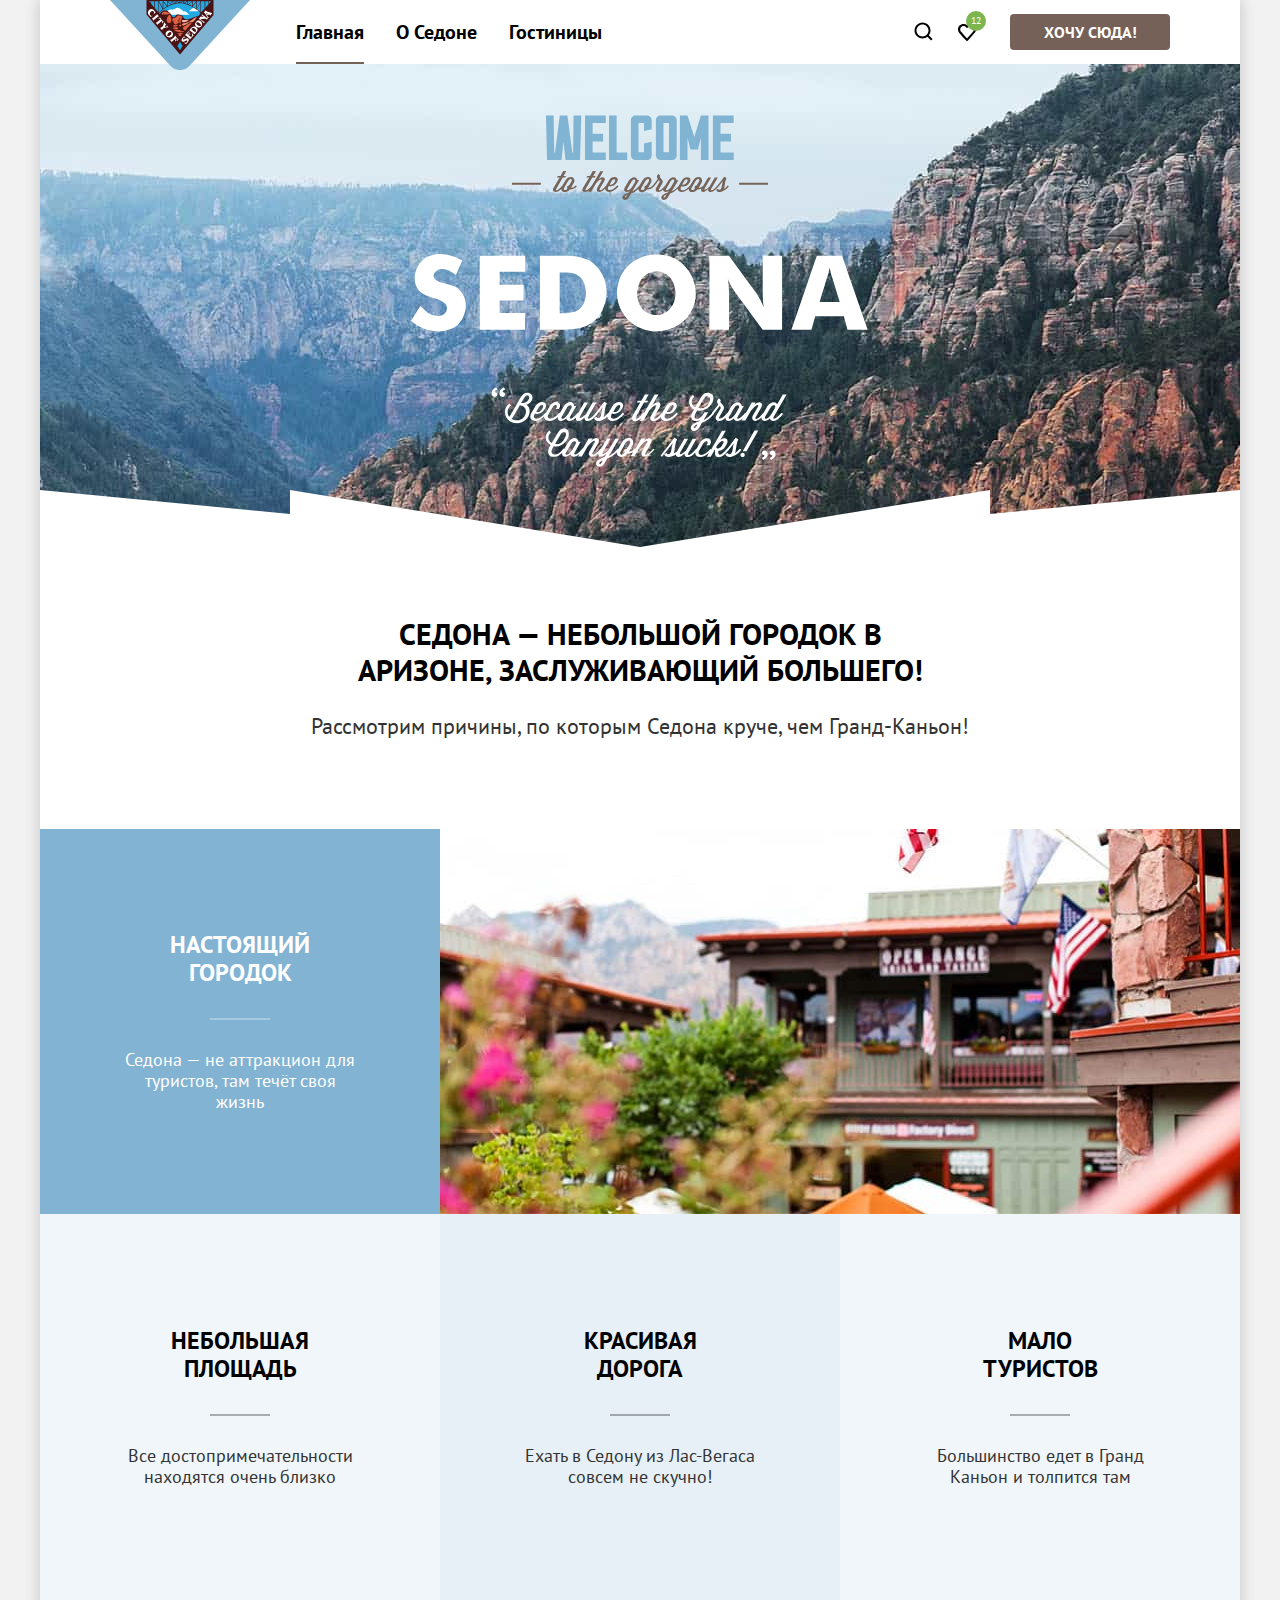
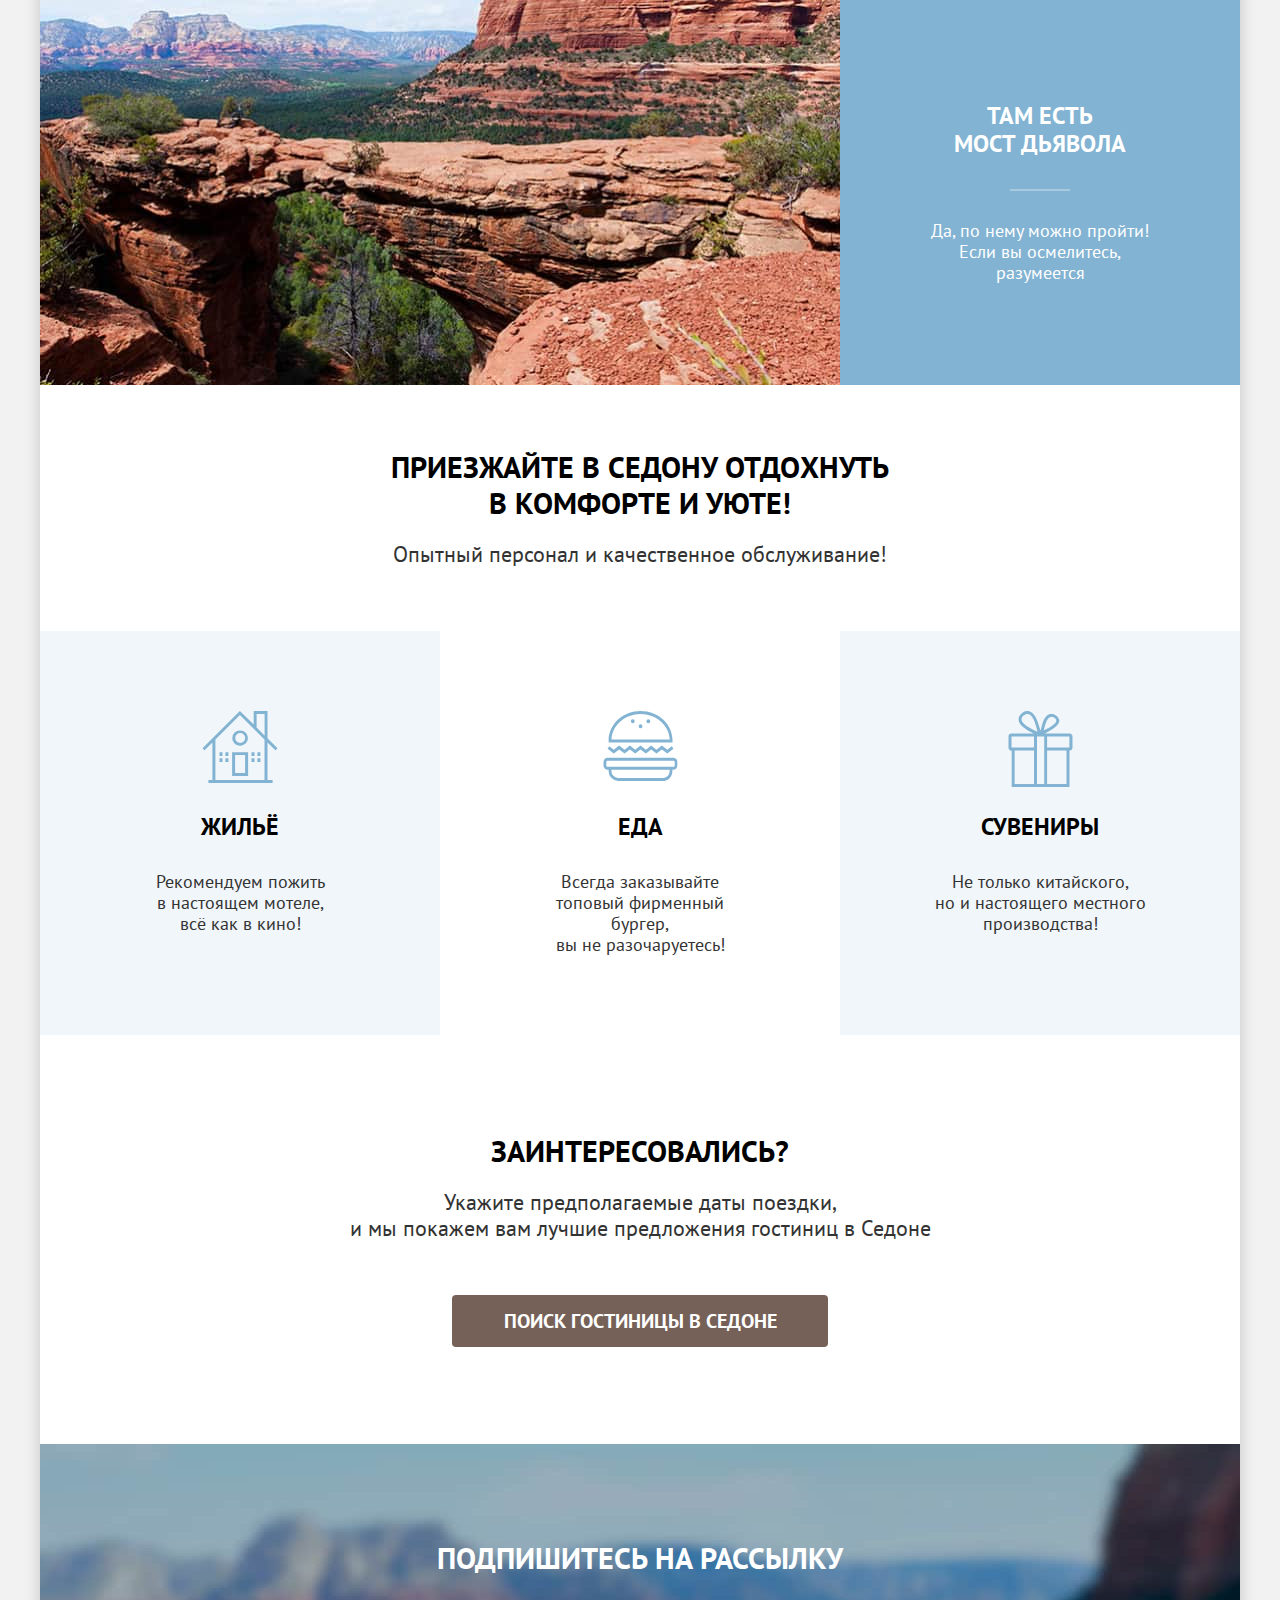
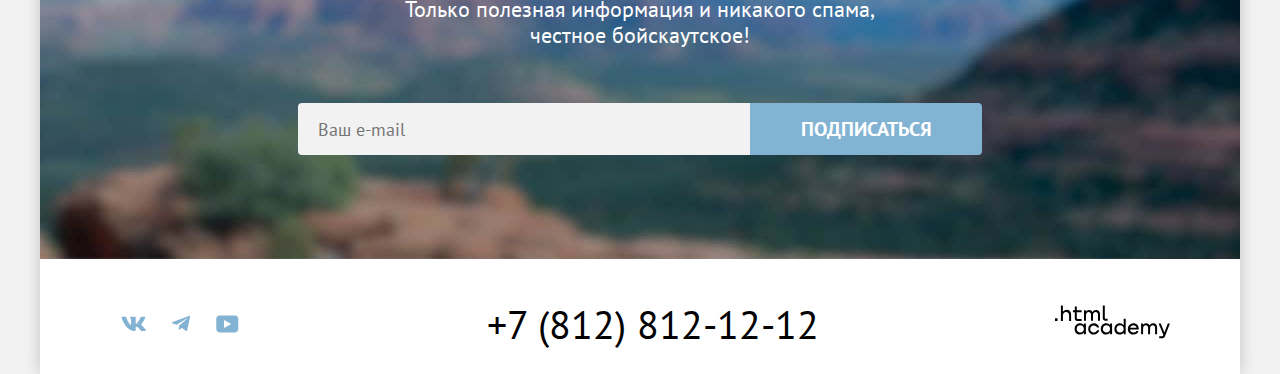
==== commit 4e52e9cb: "Merge pull request #7 from olgapronkina/master" ====
--- a/index.html
+++ b/index.html
@@ -77,11 +77,9 @@
                 </a>
               </li>
             </ul>
-            <span class="navigation-user-item navigation-link-button-block">
-              <a class="navigation-link-button button primary-button" href="#"
-                >Хочу сюда!
-              </a>
-            </span>
+            <a class="navigation-link-button button primary-button" href="#"
+              >Хочу сюда!
+            </a>
           </nav>
         </div>
       </div>
--- a/styles/styles.css
+++ b/styles/styles.css
@@ -101,11 +101,11 @@
 /* header */
 .header-wrapper {
   position: relative;
-  overflow: hidden;
 }
 
 .navigation {
   display: flex;
+  align-items: center;
   margin: 0 auto;
   padding: 0;
   background-color: #ffffff;
@@ -115,10 +115,6 @@
   line-height: 24px;
 }
 
-.current-page {
-  border-bottom: 2px solid #756257;
-}
-
 .logo {
   position: absolute;
   top: 0;
@@ -135,17 +131,15 @@
   margin-bottom: 0;
 }
 
-.navigation-list-item:hover .navigation-link {
-  background-color: #f2f2f2;
-}
-
-.navigation-list-item:focus .navigation-link {
-  background-color: #f2f2f2;
-  border: 3px solid rgb(130, 179, 211);
-}
-
-.navigation-list-item:active .navigation-link {
-  background-color: #e6e6e6;
+.navigation-link:hover {
+  opacity: 0.6;
+}
+
+.navigation-link:focus {
+  outline: 3px solid rgb(130, 179, 211);
+}
+
+.navigation-link:active {
   color: rgba(117, 97, 87, 0.302);
 }
 
@@ -163,11 +157,23 @@
   display: block;
   text-decoration: none;
   font-size: 20px;
-  padding: 20px 0;
-  margin: 0 16px;
+  padding: 20px 16px;
+  margin: 0;
   font-weight: 700;
   line-height: 24px;
   color: #000000;
+  position: relative;
+}
+
+.current-page:before {
+  content: "";
+  width: calc(100% - 32px);
+  height: 2px;
+  display: block;
+  background-color: #756257;
+  position: absolute;
+  bottom: 0;
+  left: 16px;
 }
 
 .navigation-user-link {
@@ -185,31 +191,16 @@
   position: relative;
 }
 
-.navigation-link:hover {
-  background-color: #f2f2f2;
-}
-
-.navigation-link:focus {
-  background-color: #f2f2f2;
+.navigation-user-link:hover {
+  opacity: 0.6;
+}
+
+.navigation-user-link:focus {
   outline: 3px solid rgb(130, 179, 211);
 }
 
-.navigation-link:active {
-  background-color: #e6e6e6;
-  color: rgba(117, 97, 87, 0.302);
-}
-
-.navigation-user-link:hover {
-  background-color: #f2f2f2;
-}
-
-.navigation-user-link:focus {
-  background-color: #f2f2f2;
-  outline: 3px solid rgb(130, 179, 211);
-}
-
 .navigation-user-link:active {
-  background-color: #e6e6e6;
+  background-color: #ffffff;
 }
 
 .likes-icon:active path {
@@ -818,16 +809,17 @@
 }
 
 .range-toggle:hover {
-  background-color: #fff;
+  box-shadow: 0 4px 10px 0 rgba(0, 0, 0, 0.25);
 }
 
 .range-toggle:focus {
-  border: 4px solid rgb(130, 179, 211);
+  box-shadow: 0 4px 10px 0 rgba(0, 0, 0, 0.25);
+  outline: 4px solid rgb(130, 179, 211);
 }
 
 .range-toggle:active {
-  background-color: #fff;
-  border: 2px solid rgb(130, 179, 211);
+  box-shadow: 0 4px 10px 0 rgba(0, 0, 0, 0.25);
+  outline: 2px solid rgb(130, 179, 211);
 }
 
 .toggle-min {
@@ -1073,10 +1065,10 @@
 
 .navigation-link-button {
   display: flex;
+  flex-shrink: 0;
   width: 160px;
   justify-content: center;
   margin-left: 20px;
-  margin-top: 14px;
 }
 
 .secondary-button {
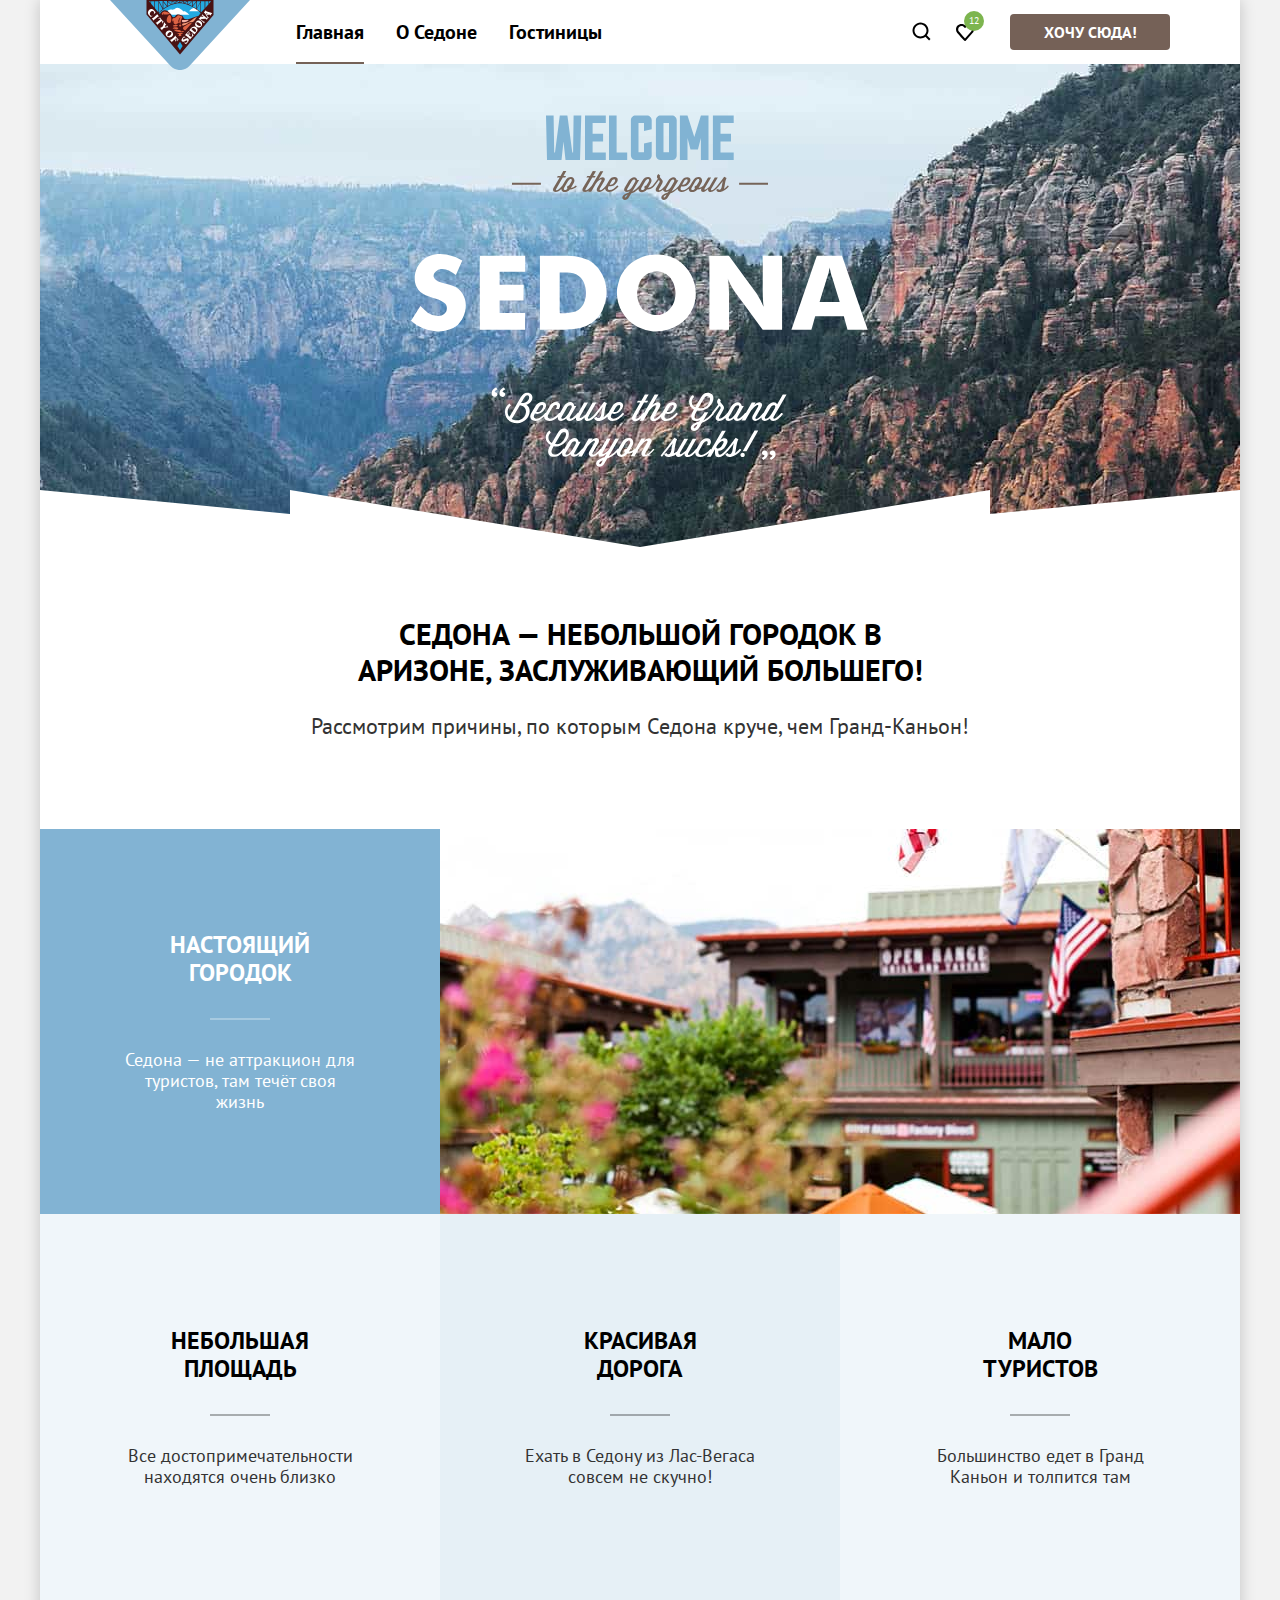
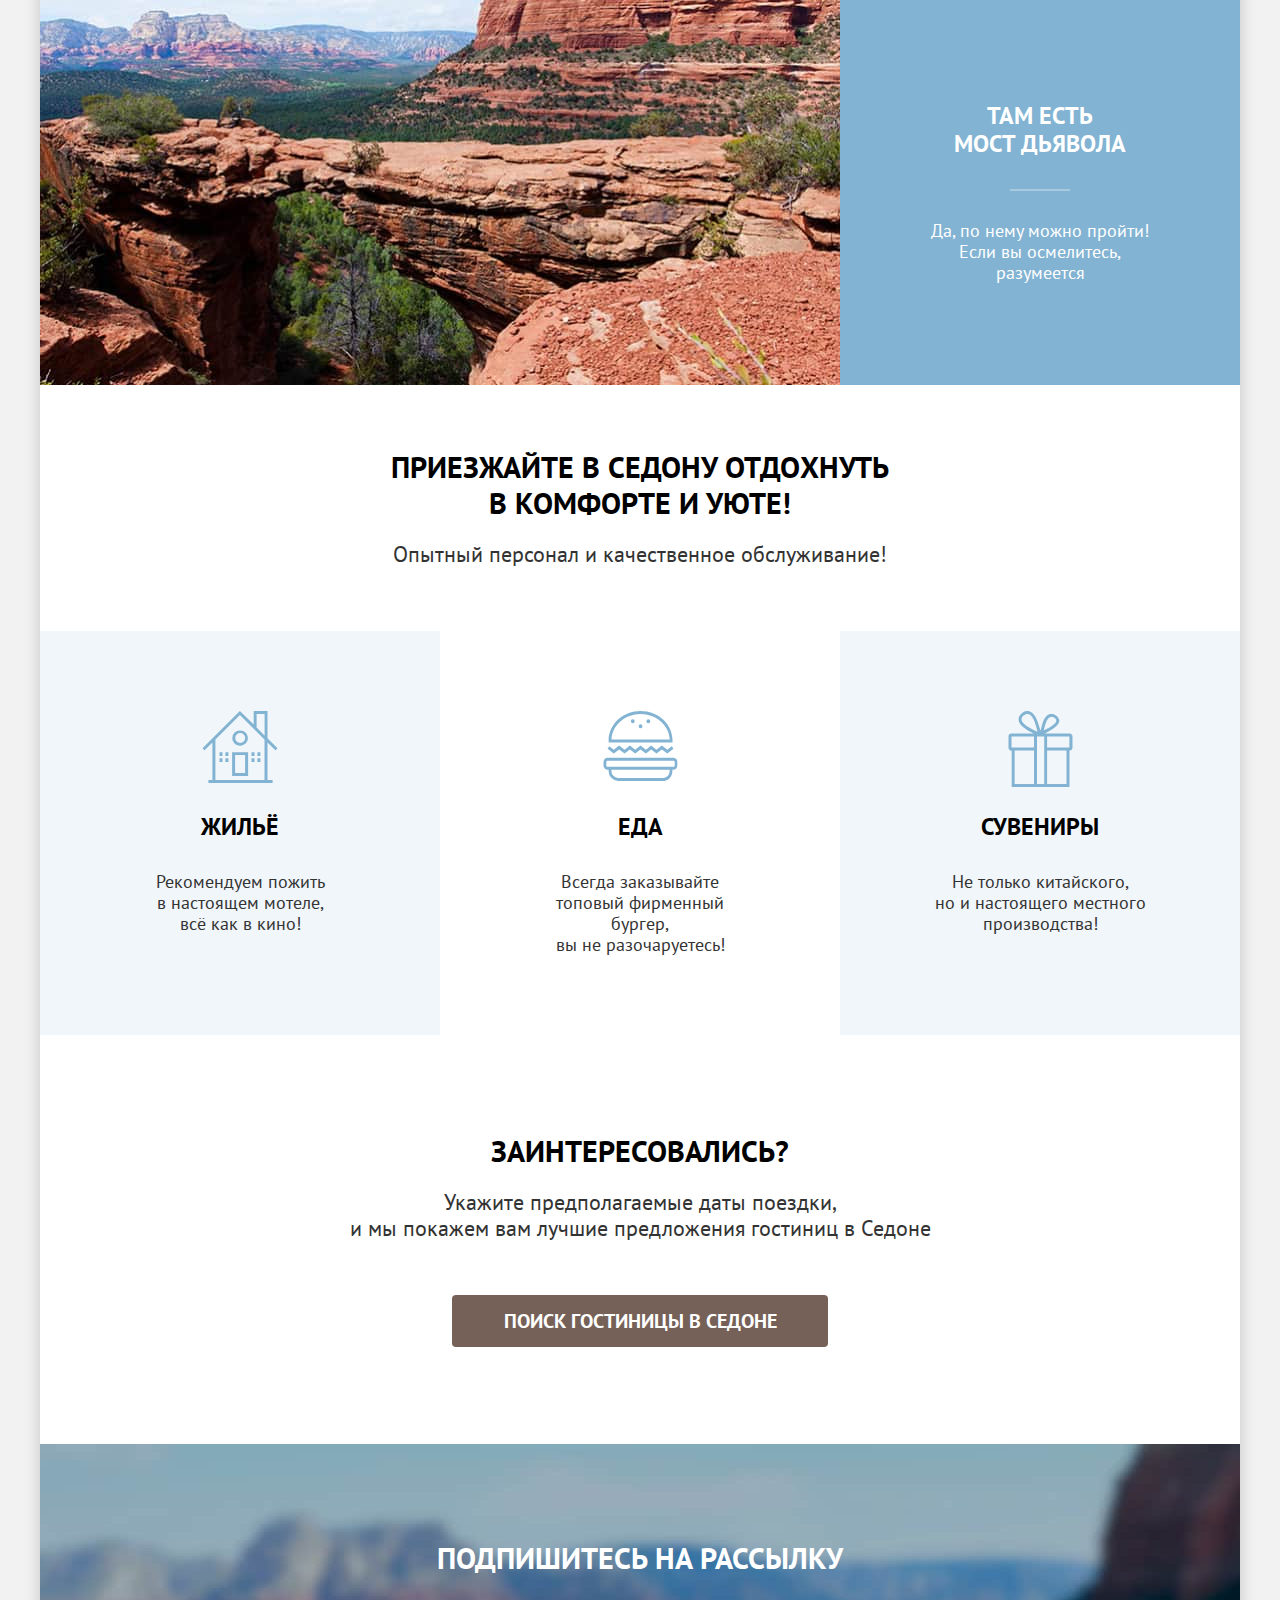
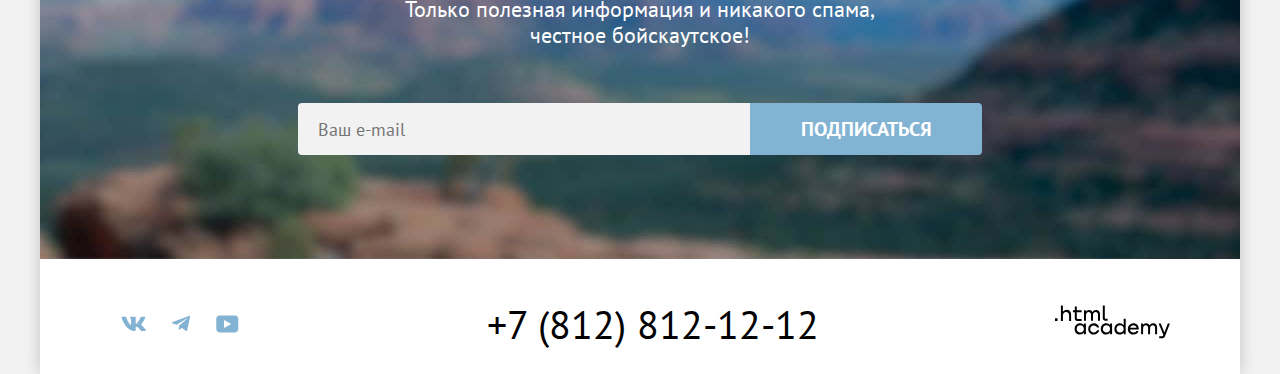
==== commit bb5dbe19: "Merge pull request #9 from olgapronkina/master" ====
--- a/index.html
+++ b/index.html
@@ -3,7 +3,12 @@
   <head>
     <meta charset="utf-8" />
     <title>HTML Academy: Седона</title>
-    <link rel="icon" type="image/png" sizes="32x32" href="images/favicon.ico" />
+    <link
+      rel="icon"
+      type="image/x-icon"
+      sizes="32x32"
+      href="images/favicon.ico"
+    />
     <link rel="stylesheet" href="styles/normalize.css" />
     <link rel="stylesheet" href="styles/styles.css" />
   </head>
--- a/styles/styles.css
+++ b/styles/styles.css
@@ -146,6 +146,7 @@
 .navigation-user {
   display: flex;
   flex-wrap: wrap;
+  min-width: 90px;
   max-width: 135px;
   margin-left: auto;
   margin-top: 0;
